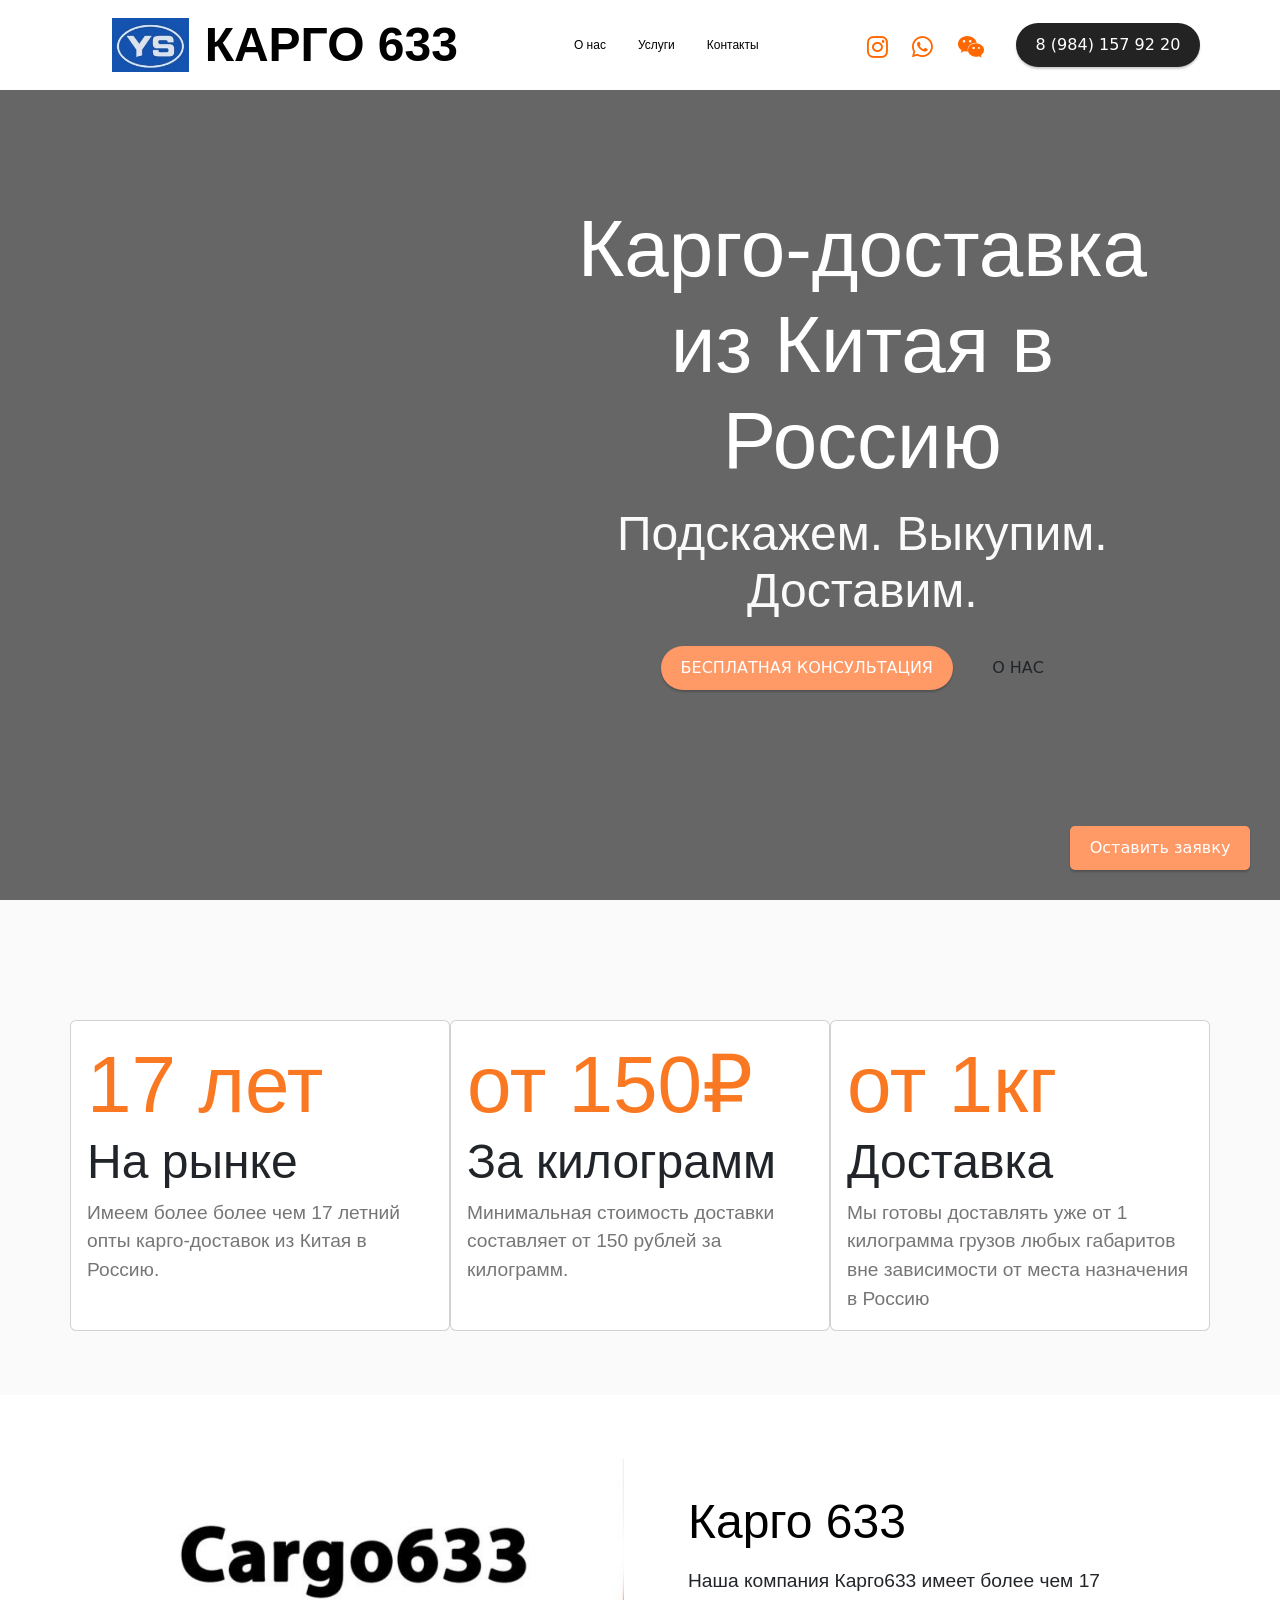
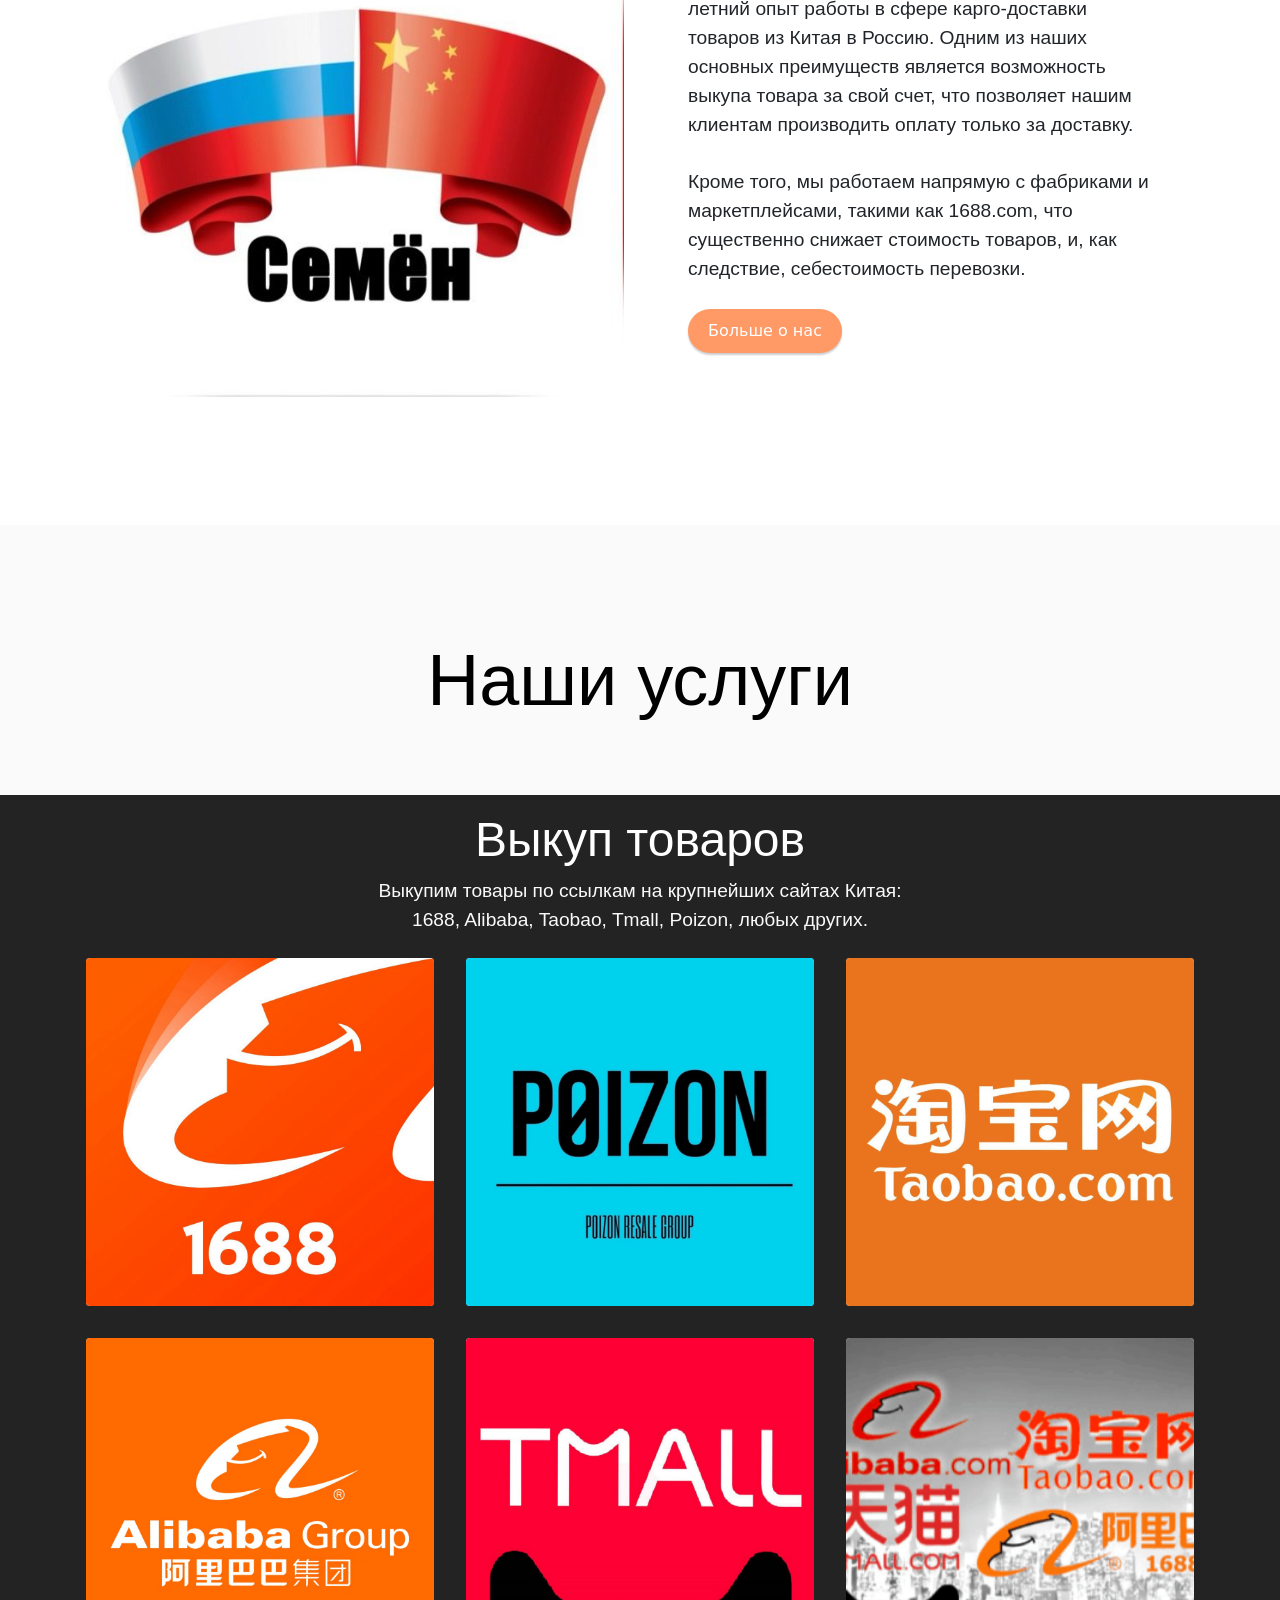
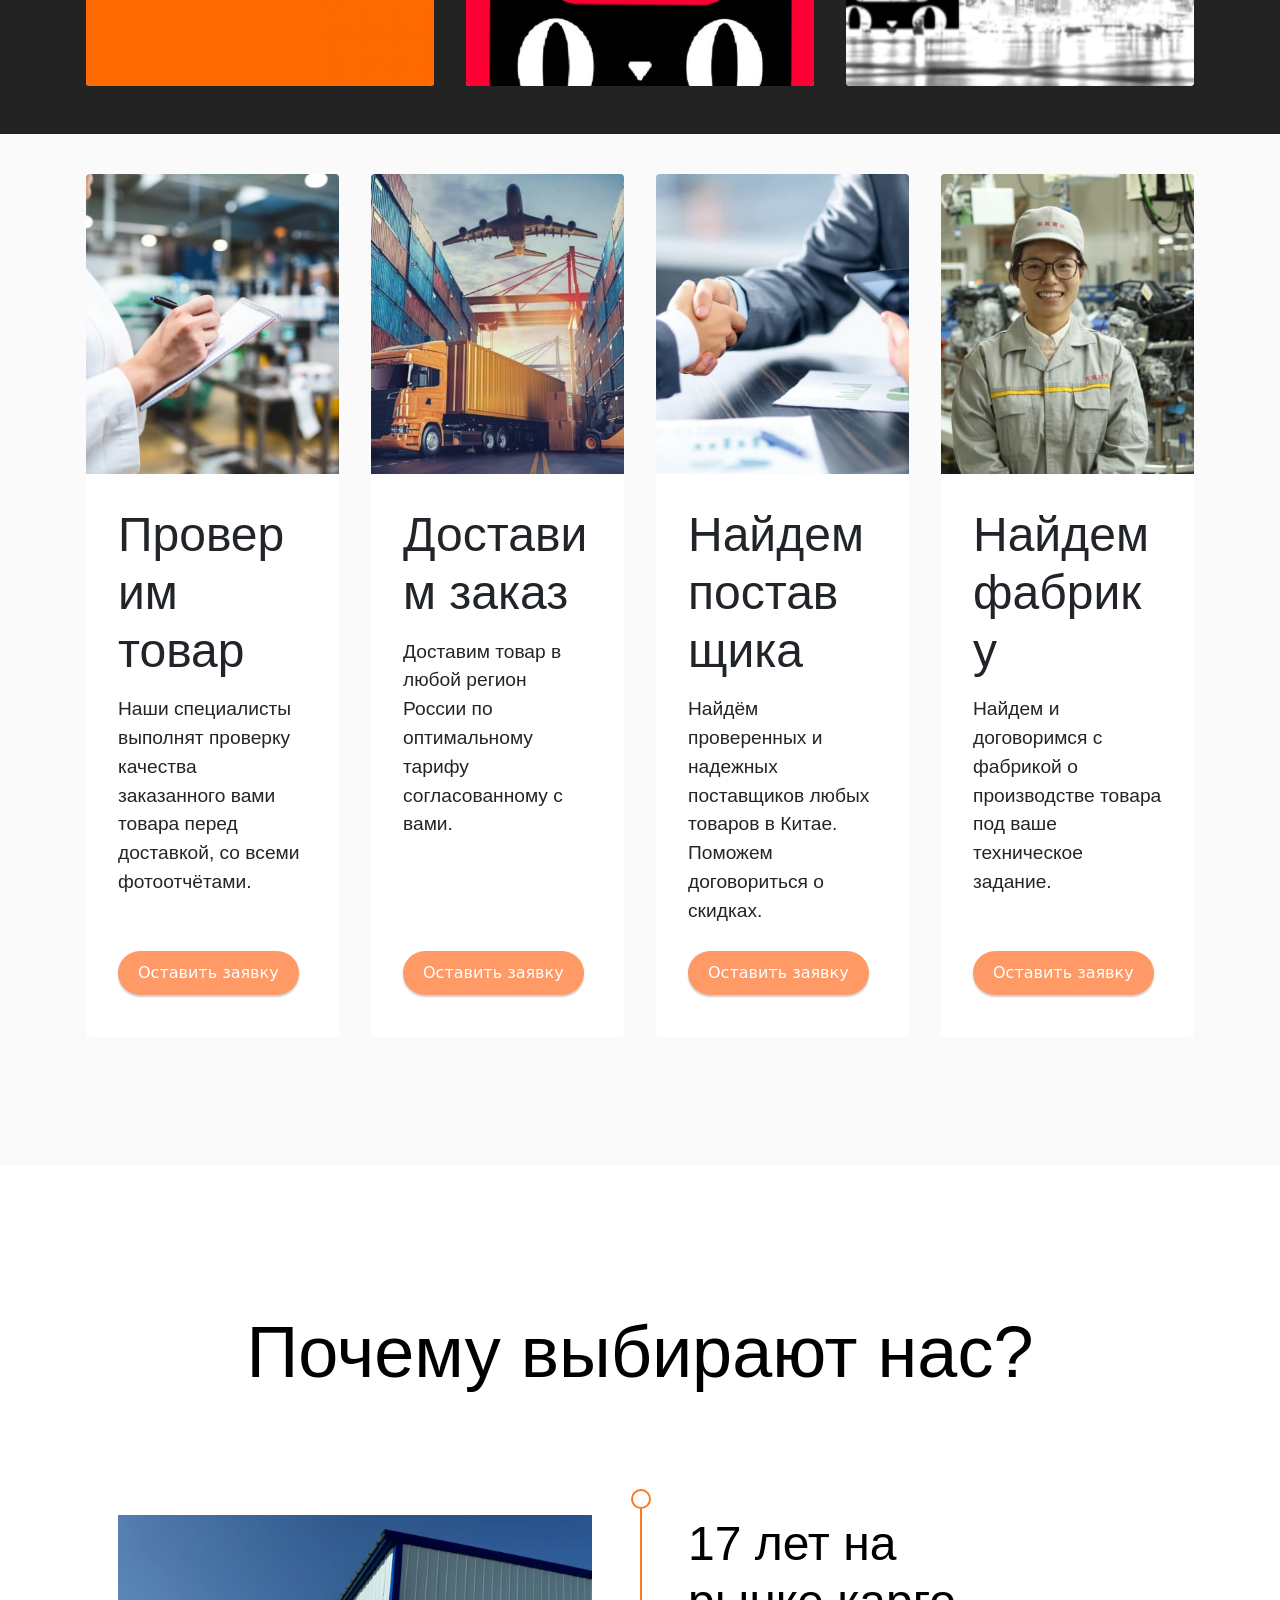
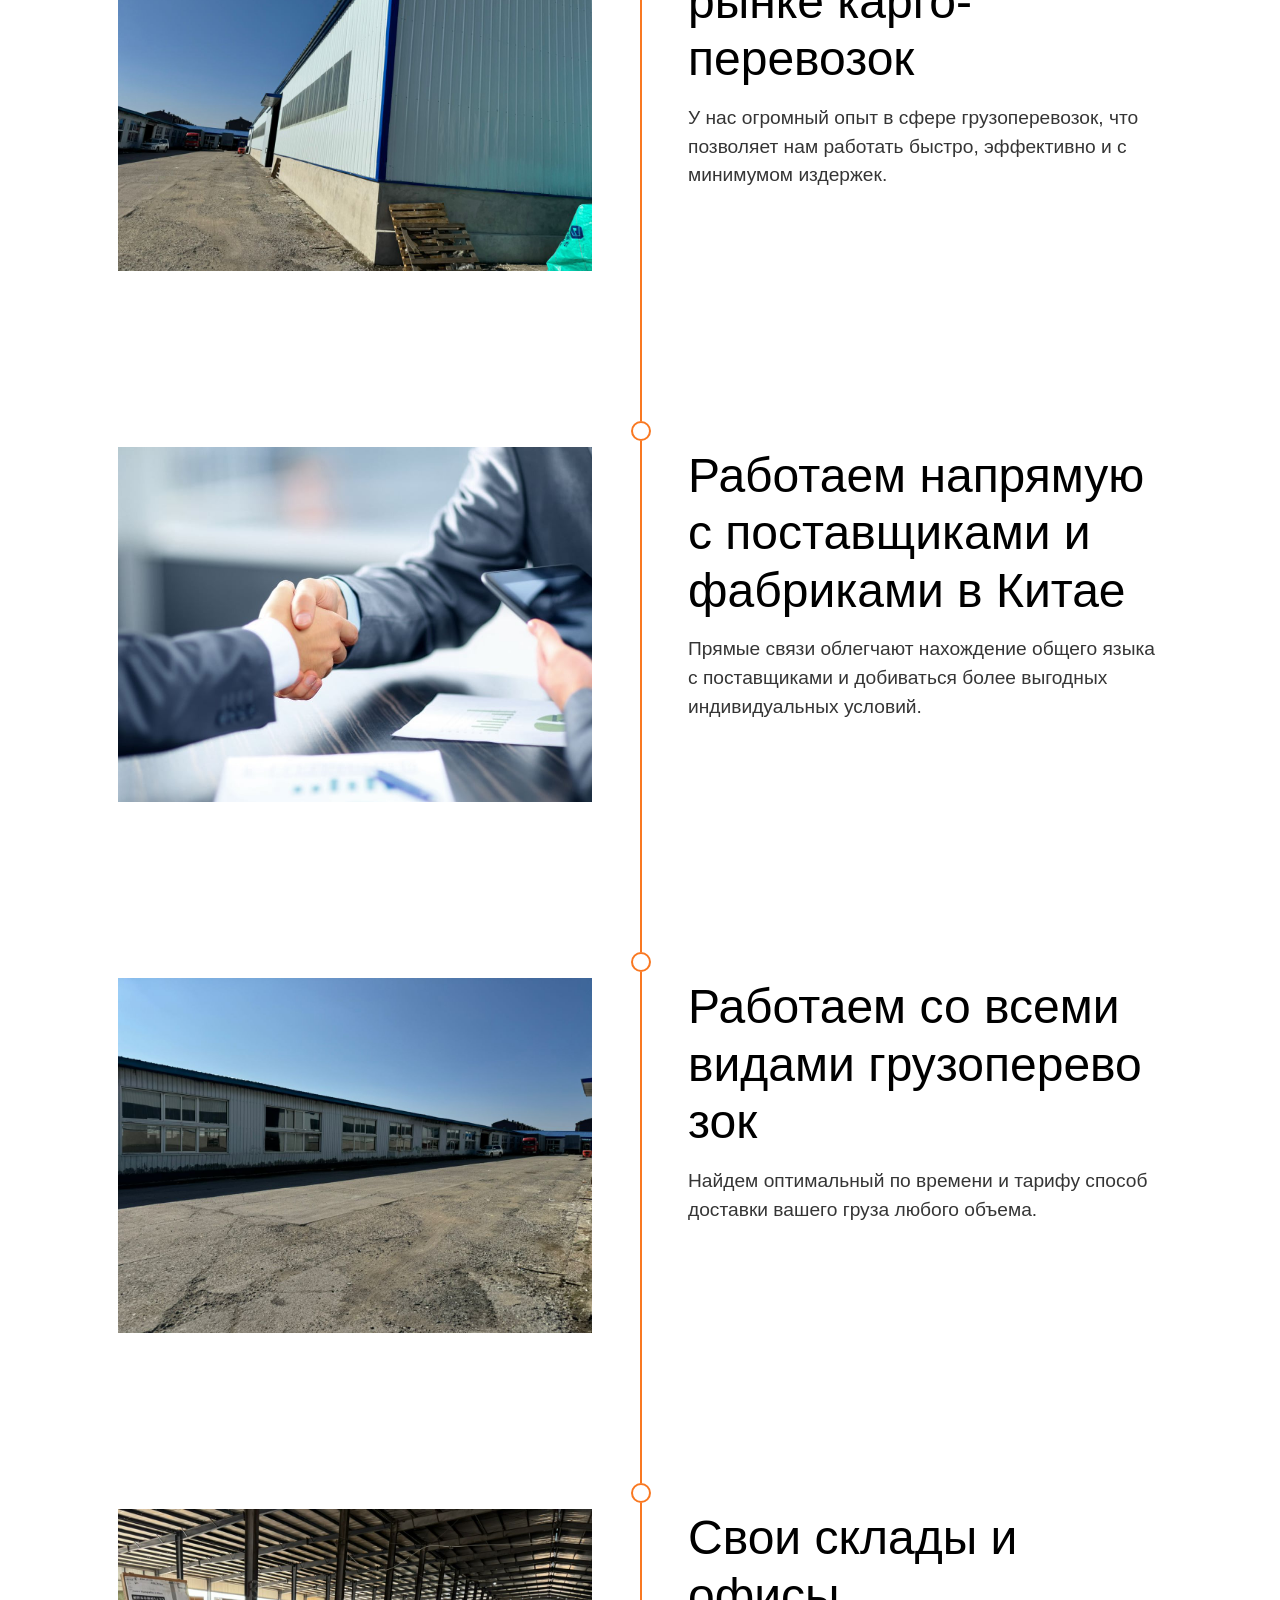
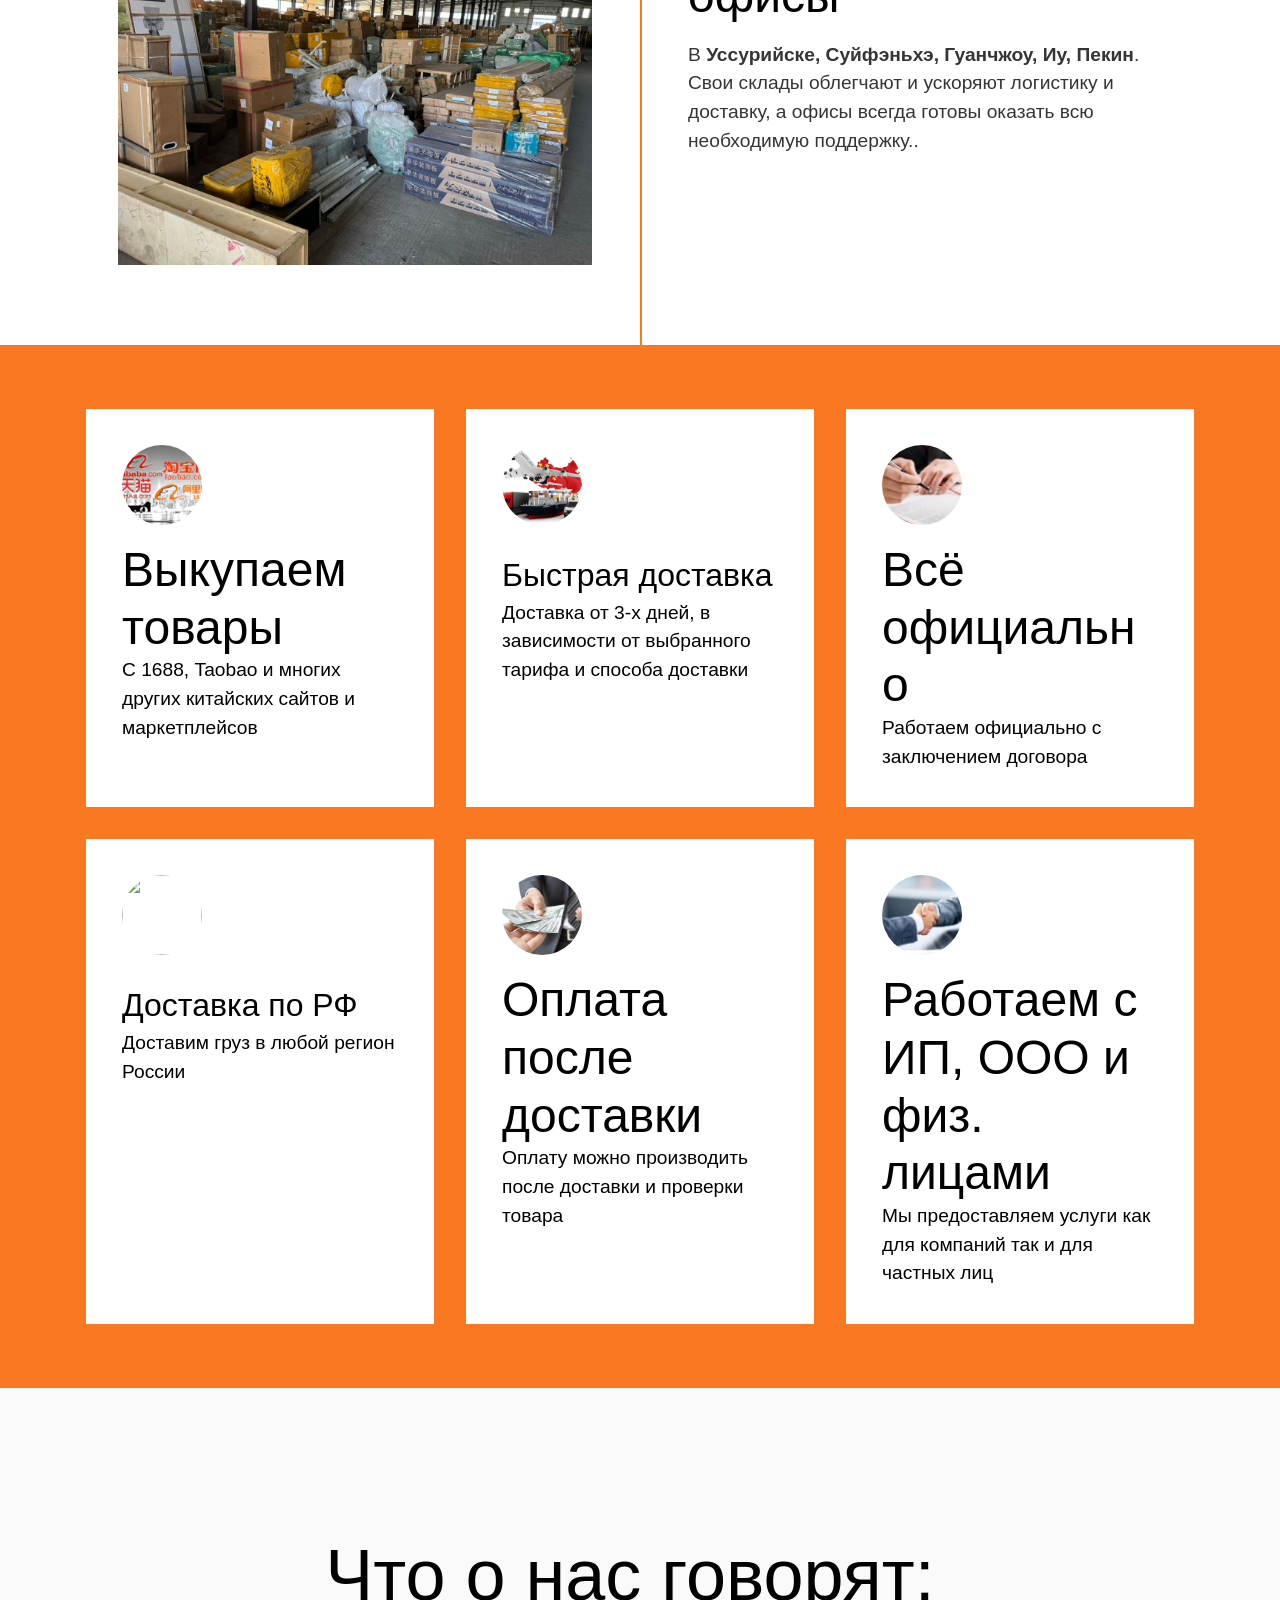
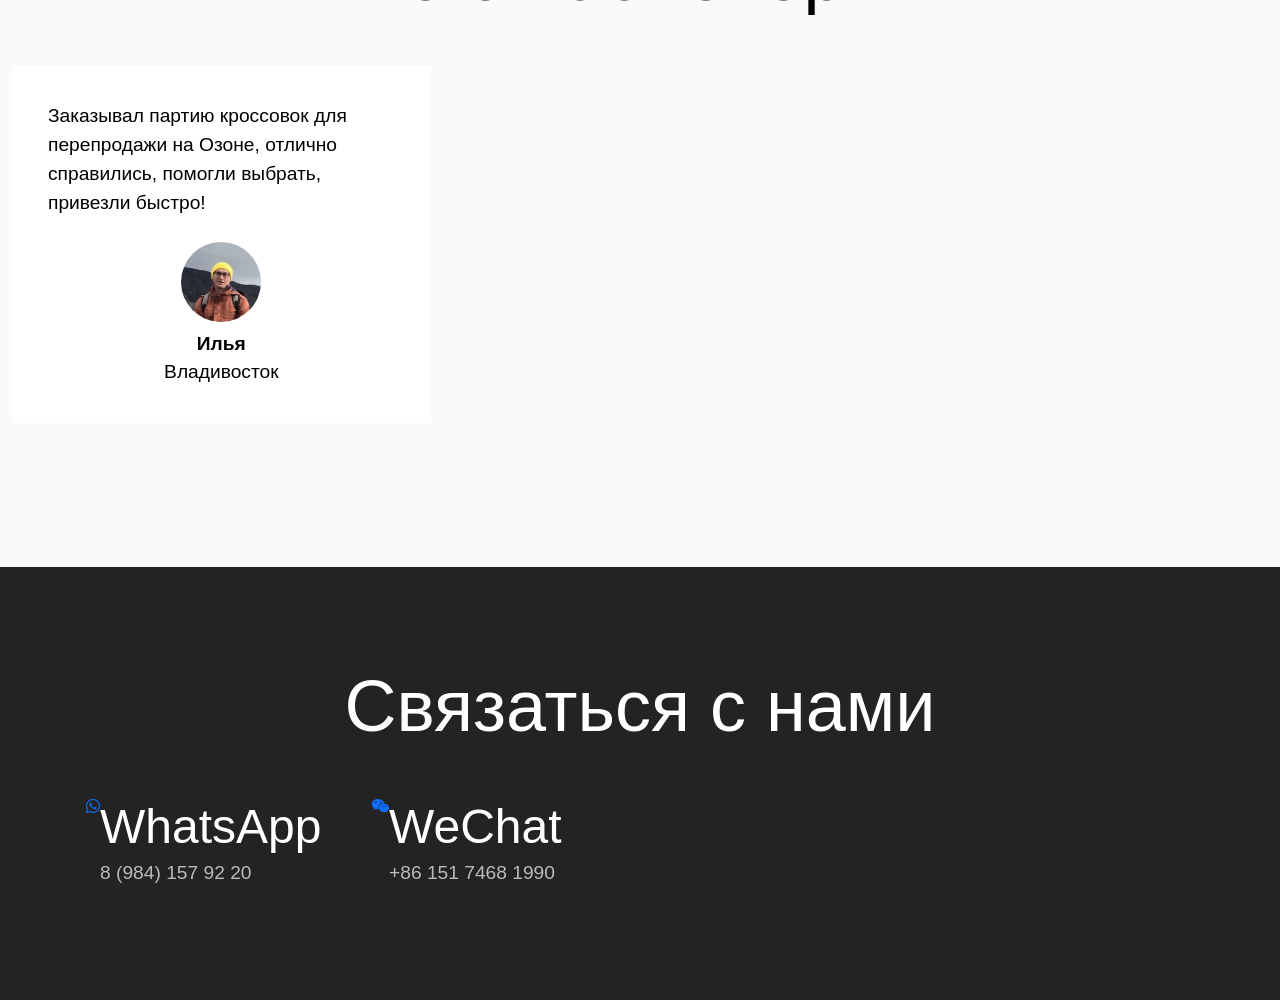
==== index.html @ 591be248 "Update index.html" ====
<!DOCTYPE html>
<html><head><meta http-equiv="Content-Type" content="text/html; charset=UTF-8">
  
  <meta http-equiv="X-UA-Compatible" content="IE=edge">
  <meta name="generator" content="Mobirise v5.9.18, mobirise.com">
  <meta name="twitter:card" content="summary_large_image">
  <meta name="twitter:image:src" content="assets/images/index-meta.png">
  <meta property="og:image" content="assets/images/index-meta.png">
  <meta name="twitter:title" content="Доставка товаров и грузов из Китая! Для юр. и физ. лиц">
  <meta name="viewport" content="width=device-width, initial-scale=1, minimum-scale=1">
  <link rel="shortcut icon" href="./Files/logo.jpg" type="image/x-icon">
  <meta name="description" content="Наша компания Карго633 имеет более чем 17 летний опыт работы в сфере карго-доставки товаров из Китая в Россию. Одним из наших основных преимуществ является возможность выкупа товара за свой счет, что позволяет нашим клиентам производить оплату только за доставку.">

  <link rel="stylesheet" href="https://d1azc1qln24ryf.cloudfront.net/114779/Socicon/style-cf.css?u8vidh">
  
  <link rel="stylesheet" href="https://cdnjs.cloudflare.com/ajax/libs/font-awesome/6.0.0/css/all.min.css">

  <link rel="icon" href="https://cargo633.ru/favicon.ico" type="image/x-icon">
  
  <title>Доставка товаров и грузов из Китая! Для юр. и физ. лиц</title>
  <link rel="stylesheet" href="./Files/bootstrap.min.css">
  <link rel="stylesheet" href="./Files/bootstrap-grid.min.css">
  <link rel="stylesheet" href="./Files/bootstrap-reboot.min.css">
  <link rel="stylesheet" href="./Files/jarallax.css">
  <link rel="stylesheet" href="./Files/style.css">
  <link rel="stylesheet" href="./Files/styles.css">
  <link rel="stylesheet" href="./Files/style(1).css">
  <link rel="stylesheet" href="./Files/css" as="style" onload="this.onload=null;this.rel=&#39;stylesheet&#39;">
  <noscript><link rel="stylesheet" href="https://fonts.googleapis.com/css?family=Jost:100,200,300,400,500,600,700,800,900,100i,200i,300i,400i,500i,600i,700i,800i,900i&display=swap"></noscript>
  <link rel="preload" as="style" href="./Files/mbr-additional.css"><link rel="stylesheet" href="./Files/mbr-additional.css" type="text/css">

  <!-- Подключение Bootstrap CSS -->
  <link href="https://cdn.jsdelivr.net/npm/bootstrap@5.3.0/dist/css/bootstrap.min.css" rel="stylesheet">

  <!-- Подключение Bootstrap JS -->
  <script src="https://cdn.jsdelivr.net/npm/bootstrap@5.3.0/dist/js/bootstrap.bundle.min.js"></script>
  
  
<style type="text/css" id="operaUserStyle"></style><style type="text/css">:root [href^="//mage98rquewz.com/"], :root img[style*="//counter.yadro.ru/"], :root img[src^="/stat/"][width="88"][height="31"], :root img[src*="top.mail.ru/counter?"], :root img[src*="cycounter"][width="88"][height="31"], :root img[src*="://r.i.ua/"], :root img[src*="://c.bigmir.net/"], :root a[href^="http://hitcounter.ru/top/stat.php"], :root a[href^="http://click.hotlog.ru/"], :root a[href*="/rating/"] > img[width="88"][height="31"], :root a#mobtop[title^="Рейтинг мобильных сайтов"], :root [title="uWeb Counter"], :root [title="uCoz Counter"], :root .min-width-normal > #popup_container ~ #fade, :root .min-width-normal > #popup_container, :root body > div[class^="_"][class*=" _"][class$="_stBig"], :root body > div[style="position: fixed; z-index: 999999; width: 400px; height: 308px; right: 5px; bottom: 5px;"], :root .flex-promo-series > .left-col > :not(#players):not(.serial-series-info), :root a[href*="://news.mirtesen.ru/newdata/"], :root .app.blog-post-page #blog-post-item-video-ad, :root #root > .app .sportrecs, :root #root > .app #very-right-column, :root body.has-brand .b-content__main > div[style^="height: 250px; overflow: hidden;"], :root body.has-brand .b-content__main > div[id]:not([class]):empty, :root body.has-brand .b-content__main .b-player a[href*="aHR0c"], :root div[style="width: 252px; height: 450px; position: fixed; right: 0px; top: 0px; overflow: hidden; z-index: 10000;"], :root thetruestory-widget-top, :root object[data^="blob"], :root img[width="728"][height="90"], :root img[width="160"][height="600"], :root iframe[src*="trafic-media.ru"], :root iframe[src*="hd.gg33.top/"], :root iframe[src*="fwdcdn.com/frame/partners/"], :root iframe[src*="ads.exosrv.com"], :root iframe[src*="://vidroll.ru/"], :root iframe[src*="://promo-bc.com/"], :root iframe[src*="://mark-media.com.ua"], :root iframe[src*="://ab.adpro.com.ua/"], :root iframe[src*="/mixadv_"], :root iframe[src*="/carta.ua/ajax/widget."], :root iframe[src*="/3647.tech"], :root iframe[id^="republer"], :root iframe[data-src*="fwdcdn.com/frame/partners/"], :root div[id^="yandex_rtb"], :root div[id^="trafmag_"], :root div[id^="tizerws_"], :root div[id^="rtn4p"], :root div[id^="republer_"], :root div[id^="news_nest_net_ru"], :root div[id^="news_nest_msk_ru"], :root div[id^="news_2xclick_ru_"], :root div[id^="join_informer_"], :root div[id^="itizergroup_"], :root div[id^="infox_"], :root div[id^="gnezdo_ru_"], :root div[id^="cpa_rotator_block"], :root div[id^="beroll_rotator"], :root div[id^="b_tz_"], :root div[id^="admixer_"], :root div[id^="admixer-"], :root div[id^="DIV_DA_"], :root img[onclick*="clustrmaps.com/counter/"], :root div[id*="Teaser_Block"], :root div[data-server-rendered="true"] > div[id^="la-"], :root div[data-adv-type="dfp"], :root iframe[src^="https://a.adtng.com/"], :root div[class^="da-ya-widget"], :root div[class^="da-widget-"], :root div[class^="cnt32_"][id^="cnt_rb_"], :root div[class^="block_fortress"], :root div[class^="bidvol-widget-"], :root div[class^="adfinity_block_"], :root div[class*="td-a-rec-id-"], :root #root > .app .partner-block-wrapper, :root div[class*="spklw"][data-type="ad"], :root a[onclick*="trtkp.ru"], :root a[onclick*="https://dzen.ru/news/?favid="], :root iframe[src*="litres.ru/static/widgets"], :root a[href^="https://www.juicer.io?referrer="], :root a[href^="https://wcm-ru.frontend.weborama.fr/fcgi-bin/dispatch.fcgi?"], :root a[href^="https://relap.io/"][href*="promo_ad_link"], :root a[href^="https://msetup.pro"], :root a[href^="https://bongacams"][href*="com/track?"], :root a[href^="http://trafmaster.com"], :root a[href^="http://traderstart.mirtesen.ru"], :root a[href^="http://tds-2.ru"], :root a[href^="http://glprt.ru/affiliate/"], :root a[href^="http://datxxx.com"], :root a[href^="http://browserload.info/"], :root a[href^="http://amigodistr.ru/"], :root img[data-src="https://catalog.orbita.co.il/orbita.gif"], :root a[href^="/images/obmen/"][href$=".php"][target="_blank"], :root a[href^="/go/ufiler?"], :root a[href^="/go/ubar?"], :root a[href="http://advert.mirtesen.ru/"], :root a[href*="xxxrevpushclcdu.com"], :root a[href*="ultrabit.ws"], :root a[href*="tvks.ru"], :root a[href*="trklp.ru"], :root a[href*="traflabs.xyz"], :root div[id^="CGCandy"], :root a[href*="tptrk.ru"], :root a[href*="top.24smi.info"], :root a[href*="shakespoint.com"], :root a[href*="shakesclick.com"], :root a[href*="shakescash.com"], :root a[href*="sapmedia.ru"], :root a[href*="sandratand.ru"], :root div[data-server-rendered="true"] > div[id^="block-"], :root a[href*="rexchange.begun.ru/rclick?"], :root a[href*="retagapp.com"], :root a[href*="refpazus.top"], :root a[href*="problogrus.ru"], :root a[href*="please-direct.com"], :root a[href*="sviruniversal.com/"], :root a[href*="octoclick.net"], :root a[href*="nhebd.xyz"], :root a[href*="news"][href*="favid"], :root a[href*="media-rotate.com"], :root a[href*="makegreat.website"], :root a[href*="m1cpl.ru"], :root a[href*="linkmyc.com"], :root a[href*="navaxudoru.com"], :root a[href*="lifebloggersz.ru"], :root a[href*="kshop2.biz"], :root #root > .app .adfox-top, :root a[href*="joycasino.com/?partner="], :root a[href*="idealmedia.io"], :root a[href*="//softboxik1.ru/"], :root a[href*="flylinks.pw"], :root [data-la-block-show-id], :root a[href*="films.ws"], :root .section-subheader > .section-hotel-prices-header, :root a[href*="feellights.ru"], :root a[href*="cmsmodnews.com"], :root a[href*="shakesin.com"], :root a[href*="bgrndi.com"], :root a[href*="ads2-adnow.com"], :root a[href*="://ya-cdn.ru/r/"], :root a[href*="://www.meendoru.net/?partner="], :root a[href*="://womens-journal.ru/"], :root a[href*="://vse-sdal.com/promo/"], :root [id^="ad-wrap-"], :root a[href^="https://go.tmrjmp.com"], :root a[href*="://ufiler-pro.ru/"], :root topadblock, :root a[href*="://tracker.partnersmelbet.ru/"], :root a[href*="://topclicks.club/"], :root a[href*="://tlmnt"][href*="/tracker/?partner="], :root a[title="TopTracker.Ru - Рейтинг трекеров."], :root a[href^="https://startgaming.net/tienda/" i], :root a[href*="://clickstats.fun/"], :root a[href*="://techdmn.com/"], :root a[href^="https://tracker.loropartners.com/"], :root [onclick*="traffic-media.co"], :root a[href*="://tatarkoresh.ru"], :root .flex-promo-series > .right-col a[href][target="_blank"], :root [href^="https://noqreport.com/"] > img, :root [class^="fpm_"][class*="_crss"], :root a[href*="://superiortds.ru/"], :root a[href*="://sugisatomi.com/"], :root div[data-dfp-id], :root a[href*="://shusnarmuk.com/"], :root a[href*="://segodnia.club/"], :root [href*="driverpack.io/"], :root a[href*="cpagetti1.com"], :root a[href*="://search-cdn.ru/r/"], :root a[href*="://ruprivate.club/"], :root a[href^="https://kshop"][href*=".com/"], :root a[href*="://ruonline.bar/"], :root a[href^="http://eaplay.ru/"], :root amp-connatix-player, :root a[href*="://riaccaw.com/"], :root [href^="https://join.playboyplus.com/track/"], :root a[href*="://hypmag.ru/search/pereh.php"], :root a[href*="://reidancis.com/"], :root a[href*=".cfm?domain="][href*="&fp="], :root a[href*="://ya-browser.ru/r/"], :root a[href*="://refpamjeql.top/"], :root [data-mobile-ad-id], :root a[href*="://ref.studwork.ru/"], :root a[href*="://r.advg.agency/"], :root a[href^="https://homyanus.com"], :root a[href*="please-direct.me"], :root a[href*="://profiledbase.com/"], :root div[id^="advertur_"], :root a[href*="://lapina.xyz/"], :root a[href*="://lapina.best/"], :root a[href*="/rlink/simptizer/"], :root a[href*="://gopremiumsoft.com/"], :root a[href*="://go.progfile.space/r/"], :root a[href*="://go.bundlebyte.net/r/"], :root a[href*="://go.btraffic.net/"], :root a[href*="://getbrauzer.ru/"], :root a[href*="://newbrowserme.ru/"], :root a[href*="://gertadv.ru/"], :root a[href*="torrentum.ru"], :root a[href*="://Filesmytop.ru/"], :root [href^="https://www.mypillow.com/"] > img, :root a[href*="://fast2click.ru/"], :root a[href*="tvkw.ru"], :root a[href*="://etcodes.com/"], :root a[href*="://et-cod.com/"], :root a[href^="https://go.xxxjmp.com"], :root a[href*="://elgrur.com/"], :root a[href*="://doxod24.online/"], :root a[href*="://downloadcontent2.ru/"], :root a[href*="://dmtech05.com/"], :root a[href*="://clickrpk.com/"], :root a[href*="://bubblevard.com/"], :root a[href*="://bs.serving-sys.ru/"], :root div[id^="adfox_"], :root a[href*="://bestnewsoft.ru/"], :root a[href*="://analyticsq.com"], :root iframe[src*="://rstbtmd.com/"], :root a[href*="://101partners-stat2.com/"], :root a[href*="://vpnbrowser.ru/"], :root .nya-slot[style], :root a[href*="/uni-lnk.com/"], :root a[href*="://getyoursoft.ru/"], :root a[href*="/sb/clk/"], :root a[href*="://extlinka.ru/"], :root a[href*="/rapidtor.ru"], :root a[href*="://premiumredir.ru/"], :root a[href^="https://play1ad.shop/"], :root a[href*="/onvix.tv/promo/"][target=_blank], :root a[href*="/onvix.me/promo/"][target=_blank], :root a[href^="https://streamate.com/landing/click/"], :root a[href*="/newbrowser.club/"], :root a[href^="https://www.adultempire.com/"][href*="?partner_id="], :root a[href*="/myuniversalnk.net/"], :root a[href*="/myuniversalnk.com/"], :root a[href*="/mosday.ru/ad/"], :root a[href*="/loaderu.ru/"], :root a[href^="https://prime.rambler.ru/promo/"], :root a[href^="//s.zlinkd.com/"], :root a[href*="/installpack.net"], :root a[href*="/go.1k3.net/"], :root object[data*="ads.com/clk.swf"], :root a[href*="/eversaree.bid"], :root a[href*="://r.advmusic.com/"], :root a[href*="/clubleads.ru"], :root a[href*="/afftraf.co/"], :root a[href^="https://www8.smartadserver.com/"], :root a[href*="/advjump.com"], :root a[href*="://yadistr.ru/"], :root a[href*="//yojlf.com"], :root a[href*="://installpack.ru"], :root a[href*="//viruniversal.com/"], :root a[href*="//universalut.info/"], :root a[href*="//universalini.info/"], :root a[href*="//ubar.pro"], :root a[href*="//ubar-pro"], :root a[href*="://matchnow.info"], :root a[href*="/u-loads.ru/"], :root [href^="http://www.mypillow.com/"] > img, :root a[href^="//go.eabids.com/"], :root a[href*="//tranqvilius.com/"], :root div[data-adzone], :root a[href*="://tele.gg/"], :root a[href*="//tiruniversal.com/"], :root div[data-id^="div-gpt-ad-"], :root a[href*="//tekaners.com/"], :root [href^="https://optimizedelite.com/"] > img, :root a[href^="https://www.dating-finder.com/signup/?ai_d="], :root a[href*="//tdsrotate.ru/"], :root a[href*="//restofarian.com"], :root a[href^="https://www.friendlyduck.com/AF_"], :root a[href^="https://quotationfirearmrevision.com/"], :root a[href*="//refpabjgth.top/"], :root a[href*="//newbrowser.me/"], :root [href^="https://www.restoro.com/"], :root a[href*="//loderls.ru"], :root a[href^="https://tour.mrskin.com/"], :root #BlWrapper > .b-temp_rbc, :root a[href*="//historategory.com/"], :root a[href*="//go.webredir.net/r/"], :root a[href^="https://fc.lc/ref/"], :root a[href^="http://troopsassistedstupidity.com/"], :root a[href*="//go.leadassets.net/r/"], :root a[href*="//getmybrowser.ru/"], :root a[href*="://ya-distrib.ru/r/"], :root [href^="https://www.hostg.xyz/"] > img, :root a[href*="//clickdome.online/"], :root a[href*="//gerocenius.com/"], :root a[href*="//givemysoft.ru/"], :root a[href*="//febrare.ru/"], :root [id^="ad_slider"], :root a[href*="advertwebgid.ru"], :root a[href*="//ext-load.net"], :root a[href*="//dzen.ru"][href*="favid"], :root a[href^="https://www.adskeeper.com"], :root a[href*="bestforexplmdb.com"], :root a[href*="/universalsrc.com/"], :root a[href*="//bestonewos.com/"], :root a[href*="//avertise.ru/"], :root a[href*="//advtise.ru/"], :root div[id^="traffim-widget"], :root a[href^="https://m.do.co/c/"] > img, :root a[href*="//24smi."][href*="/top/"], :root a[href^="https://s.zlinkd.com/"], :root a[href*=".ufiler.pro/"], :root a[href*="://ufiler-download.ru/"], :root [data-testid^="taboola-"], :root a[href^="https://trk.nfl-online-streams.club/"], :root a[href*=".pokupkins.ru"], :root a[href*="://topsofto.ru/"], :root a[href*=".orgsales.ru"], :root [src^="//am15.net/?"], :root [id^="unit_"] > a[href*="://vrf.ru"], :root #root > .app > .sticky-button, :root a[href^="//ejitsirdosha.net/"], :root [href^="https://download.cdn.yandex.net/yandex-tag/weboffer/"], :root [href*="postlnk.com"], :root [href*="pigiuqproxy.com"], :root a[href^="https://pb-imc.com/"], :root a[href*=".braun634.com/"], :root a[href^="https://t.hrtye.com/"], :root [href*="://morelnk.ru/"], :root [href*="://clickpzk.com/"], :root [href*="://click.1k3web.net/"], :root [href*="://click.1k3web.com/"], :root [href*="/vaigowoa.com"], :root a[href^="https://www.liquidfire.mobi/"], :root a[href*="intovarro.ru"], :root [href*="/uni-tds.com/"], :root [href*="//takenewsofts.ru/"], :root a[href*="go.ad2up.com"], :root a[href^="https://hot-growngames.life/"], :root [data-src^="https://news.te.ua/widget/"], :root [data-membrana-container], :root [data-link*="://ubar-pro"], :root .header-banner > #moneyback[target="_blank"], :root [data-link*="/sb/clk/"], :root a[href*="offhealth.ru"], :root a[href*="://landingtracker.com/"], :root [data-link*="//ufiler-pro2.ru"], :root a[href^="http://handgripvegetationhols.com/"], :root [data-la-show-id], :root [data-la-show-block-id], :root div[id^="zcbclk"], :root [data-la-custom-block], :root a[href*="herrabjec.pro"], :root [data-la-block], :root [data-href^="https://download.cdn.yandex.net/yandex-tag/weboffer/"], :root [class^="fpm_"][class*="_out"], :root a[href^="http://luckiestclick.com/goto."], :root [class^="fpm_"][class*="_cross"], :root a[href^="http://naggingirresponsible.com/"], :root [href*=".drp.su/"], :root div[id^="ad-div-"], :root [class^="flat_"][class*="_modal"], :root div[id^="adpartner-jsunit-"], :root a[href*="/yFiles1.ru"], :root a[href*="wow-partners.com/click.php"], :root [class^="flat_"][class*="_cross"], :root iframe[title="mixAd"], :root a[href^="https://syndication.optimizesrv.com/"], :root DIV[id^="DIV_NNN_"], :root [data-testid="adBanner-wrapper"], :root .fp-player > div[style*="position: absolute"][style*="inset: 0px"][style*="overflow: hidden"][style*="z-index:"][style*="background: transparent"][style*="display: block"], :root .content_rb[id^="content_rb_"], :root a[href*="//loderla.online"], :root .base-page_center > .banerTopOver, :root #adv_unisound ~ #main > #slidercontentContainer, :root a[href^="http://cam4com.go2cloud.org/aff_c?"], :root #adv_unisound ~ #ad_module_cont > [id^="ad_module"], :root a[href*="/get-torrent.ru"], :root #adv_kod_frame ~ #gotimer, :root a[href^="https://ad.zanox.com/ppc/"] > img, :root #MT_overroll ~ div[class][style="left:0px;top:0px;height:480px;width:650px;"], :root a[href*="//appt12mn.com/"], :root a[href*="://offergate-apps-phkr.com/"], :root span[id^="ezoic-pub-ad-placeholder-"], :root ins.adsbygoogle[data-ad-slot], :root a[href^="http://tc.tradetracker.net/"] > img, :root ins.adsbygoogle[data-ad-client], :root a[href^="https://go.xlviirdr.com"], :root img[src^="https://s-img.adskeeper.com/"], :root guj-ad, :root gpt-ad, :root a[href*="//refpaewsbc.top/"], :root img[src*="//i.i.ua/r/"], :root [href="https://www.masstortfinancing.com/"] > img, :root div[id^="zergnet-widget"], :root div[id^="smi_teaser_"], :root div[id^="vuukle-ad-"], :root a[href*="://dafeb.ru/"], :root div[id^="taboola-stream-"], :root [href^="https://go.xlrdr.com"], :root div[id^="sticky_ad_"], :root div[id^="st"][style^="z-index: 999999999;"], :root div[id^="gpt_ad_"], :root div[id^="ezoic-pub-ad-"], :root a[href*="fortedrow.pro"], :root div[id^="dfp-ad-"], :root a[href^="https://lone-pack.com/"], :root div[id^="crt-"][style], :root #root > .app .brand-widget__right-cl, :root div[id^="adspot-"], :root a[href*="trk-1.com"], :root div[id^="adrotate_widgets-"], :root ps-connatix-module, :root div[id^="ad_position_"], :root img[title="bigmir)net TOP 100"], :root div[id*="ScriptRoot"], :root div[id*="MarketGid"], :root a[href^="https://s.optzsrv.com/"], :root div[data-id-advertdfpconf], :root hl-adsense, :root div[data-contentexchange-widget], :root a[href^="https://promerycergerful.com/"], :root div[data-alias="300x250 Ad 2"], :root div[data-adunit], :root div[data-adunit-path], :root div[data-adname], :root a[href*="//partners.house/"], :root [id^="unit_"] > a[href*="://mirtesen.ru"], :root div[data-ad-targeting], :root [data-wpas-zoneid], :root div[data-ad-placeholder], :root div[aria-label="Ads"], :root a[href^="https://service.bv-aff-trx.com/"], :root display-ads, :root display-ad-component, :root a[href^="http://putanapartners.com/go."], :root atf-ad-slot, :root [id^="relap-custom-iframe-rec"], :root aside[id^="adrotate_widgets-"], :root a[href*="ftpglst.com"], :root [data-name="adaptiveConstructorAd"], :root [href^="https://wct.link/click?"], :root a[href^="//stighoazon.com/"], :root ark-top-ad, :root a[href*="kma1.biz"], :root noindex > .search_result[class*="search_result_"], :root a[href^="https://go.xlvirdr.com"], :root amp-fx-flying-carpet, :root #PopWin[onmousemove], :root a[href*="//1xbetlk.site/"], :root amp-embed[type="taboola"], :root a[class*="button"][href^="//"][href*="yandex"][onclick*="dnl"][onclick*="knopka"], :root a[href*="//myblogshop.top/r/"], :root a[href*="://gridsiali.com/"], :root a[href*=".twkv.ru"], :root a[href*="//dagamah.com/"], :root [href^="https://antiagingbed.com/discount/"] > img, :root amp-ad-custom, :root [data-url*="://installpack.net"], :root amp-ad, :root [href^="https://glersakr.com/"], :root a[href*="://tdsrotations.ru/"], :root div[id^="google_dfp_"], :root ad-slot, :root ad-shield-ads, :root a[href*="//universalie.info/"], :root [href*="://drp.su/"], :root a[style="width:100%;height:100%;z-index:10000000000000000;position:absolute;top:0;left:0;"], :root div[id^="div-ads-"], :root a[href*="://downloadbrowsernew.com/"], :root a[onmousedown^="this.href='https://paid.outbrain.com/network/redir?"][target="_blank"] + .ob_source, :root iframe[src*="tureckiy-serial.ru/"][src$=".php"], :root a[href^="https://syndication.dynsrvtbg.com/"], :root a[href^="https://xbet-4.com/"], :root div[id^="ad-position-"], :root a[href^="https://disobediencecalculatormaiden.com/"], :root a[href^="https://www.toprevenuegate.com/"], :root a[href*="news-sphere.com"], :root [name^="google_ads_iframe"], :root a[href*="goext.info"], :root a[href^="https://ab.advertiserurl.com/aff/"], :root a[href*="://sdertjnbv.xyz/"], :root a[href^="https://www.purevpn.com/"][href*="&utm_source=aff-"], :root a[href^="https://t.ajump1.com/"], :root a[href^="https://www.privateinternetaccess.com/"] > img, :root iframe[src*="laim.tv/rotator/"], :root a[href*="/advertisesimple.info"], :root a[href*="/ber-ter.com"], :root a[href^="https://www.onlineusershielder.com/"], :root a[href^="https://syndication.exoclick.com/"], :root a[href^="https://financeads.net/tc.php?"], :root a[href^="https://www.mrskin.com/tour"], :root a[href^="https://www.infowarsstore.com/"] > img, :root a[href^="https://www.highperformancecpmgate.com/"], :root a[href*="ex.24smi.info"], :root a[href^="https://www.highcpmrevenuenetwork.com/"], :root a[href*="://filetaker.ru/"], :root a[href^="https://lnkxt.bannerator.com/"], :root a[href^="https://www.geekbuying.com/dynamic-ads/"], :root a[href^="http://www.friendlyduck.com/AF_"], :root a[href^="https://www.financeads.net/tc.php?"], :root [href^="https://www.herbanomic.com/"] > img, :root div[id^="bidvol-widget-"], :root a[href*="://kinobud.site/"], :root a[href^="https://maymooth-stopic.com/"], :root a[href^="https://www.dql2clk.com/"], :root a[href*="browser-ru.site"], :root a[href^="https://123-stream.org/"], :root a[href^="https://www.nutaku.net/signup/landing/"], :root .mywidget__col > .mywidget__link_advert, :root a[href^="https://explore-site.com/"], :root a[href^="https://www.brazzersnetwork.com/landing/"], :root a[href*="://clickstats.online/"], :root [href^="https://www.targetingpartner.com/"], :root a[href^="https://www.adxsrve.com/"], :root [href^="https://track.fiverr.com/visit/"] > img, :root [data-template-type="nativead"], :root a[href^="https://www.endorico.com/Smartlink/"], :root a[href^="https://voluum.prom-xcams.com/"], :root a[href^="https://twinrdsrv.com/"], :root [href*="://simpalsid.com/ad/click?id"], :root [href^="https://turtlebids.irauctions.com/"] img, :root a[href^="https://tracking.avapartner.com/"], :root a[href^="http://reals-story.ru/"], :root a[href^="https://track.wg-aff.com"], :root a[href^="https://track.ultravpn.com/"], :root a[href^="https://track.afcpatrk.com/"], :root a[href*="goodtrack.ru"], :root a[href^="https://torguard.net/aff.php"] > img, :root a[href*="//universalies.info/"], :root a[href*="://clickbytes.ru/"], :root [data-identity="adhesive-ad"], :root a[href^="https://tc.tradetracker.net/"] > img, :root a[href^="https://tatrck.com/"], :root a[href^="https://click.candyoffers.com/"], :root [href^="https://zstacklife.com/"] img, :root a[href^="https://t.aslnk.link/"], :root a[href^="https://t.adating.link/"], :root AD-SLOT, :root [data-block-type="ad"], :root a[href^="https://t.acam.link/"], :root a[href*="/rapidtor.site"], :root a[href*="//daichoho.com/"], :root a[href^="https://go.trackitalltheway.com/"], :root div[data-alias="300x250 Ad 1"], :root a[href^="https://syndicate.contentsserved.com/"], :root a[href^="https://a.bestcontentoperation.top/"], :root a[href^="https://svb-analytics.trackerrr.com/"], :root app-advertisement, :root a[href^="https://ad.doubleclick.net/"], :root div[class*="relap"][class*="-rec-item"], :root a[href^="https://static.fleshlight.com/images/banners/"], :root a[href^="https://slkmis.com/"], :root a[href^="https://go.xlivrdr.com"], :root bottomadblock, :root a[href*="trtkp.ru"], :root a[href*="//fofuvipibo.com/"], :root a[href^="https://s.zlink3.com/"], :root div[id^="criteo-"][style], :root a[href*="://edugrampromo.com/"], :root a[href*="://cozibaneco.com/"], :root a[href^="https://www.mrskin.com/account/"], :root [class^="div-gpt-ad"], :root a[href^="https://s.ma3ion.com/"], :root .base-page_center > .banerBottom, :root #kt_player > div[style$="display: block;"][style*="inset: 0px;"], :root a[href^="https://pubads.g.doubleclick.net/"], :root a[href^="https://ak.oalsauwy.net/"], :root a[href^="https://softwa.cfd/"], :root div[id^="ads_games_"], :root a[href^="https://prf.hn/click/"][href*="/camref:"] > img, :root a[href^="https://www.dating-finder.com/?ai_d="], :root a[href^="https://serve.awmdelivery.com/"], :root a[href^="https://prf.hn/click/"][href*="/adref:"] > img, :root a[href*="://folltiz.site/"], :root body > div[style="position: fixed; z-index: 999999; width: 400px; height: 308px; left: 5px; bottom: 5px;"], :root app-ad, :root div[id^="Crt-"][style], :root [href^="https://ap.octopuspop.com/click/"] > img, :root a[href*="//utimg.ru/"], :root a[href^="https://postback1win.com/"], :root div[id^="M"][id*="Composite"], :root a[href^="https://mmwebhandler.aff-online.com/"], :root a[href^="https://combodef.com/"], :root a[href^="https://www.bet365.com/"][href*="affiliate="], :root iframe[id^="marketgid_"], :root a[onclick*="n284adserv.com"], :root a[href^="https://pb-track.com/"], :root a[href^="https://go.hpyrdr.com/"], :root a[href^="https://pb-front.com/"], :root a[href^="https://paid.outbrain.com/network/redir?"], :root a[href^="https://adultfriendfinder.com/go/"], :root div[class^="Adstyled__AdWrapper-"], :root a[href^="https://osfultrbriolenai.info/"], :root a[href^="https://upsups.click/"], :root a[href*="homework.ru/?partnerId="], :root a[href^="https://s.deltraff.com/"], :root a[href^="https://ndt5.net/"], :root a[href^="http://eighteenderived.com/"], :root a[href^="https://natour.naughtyamerica.com/track/"], :root a[href*="//adoffer.pro/"], :root a[href^="https://mediaserver.entainpartners.com/renderBanner.do?"], :root span[data-ez-ph-id], :root a[href*="gpclick.ru"], :root a[href^="https://a.bestcontentweb.top/"], :root [data-type="ad-vertical"], :root a[href^="https://lobimax.com/"], :root a[href^="https://go.xxxijmp.com"], :root a[href^="https://lead1.pl/"], :root a[href*="katuhus.com"], :root a[data-href*="recreativ.ru"], :root a[href^="https://landing.brazzersnetwork.com/"], :root a[href^="https://join.virtuallust3d.com/"], :root a[href^="https://kiksajex.com/"], :root a[href^="https://juicyads.in/"], :root a[href^="https://snowdayonline.xyz/"], :root a[href*="://parandaya.com"], :root a[href*="cosmolot.me/"][href*="banner"], :root [data-ad-name], :root a[href^="https://mediaserver.gvcaffiliates.com/renderBanner.do?"], :root [href*="://click.1k3pub.com/"], :root a[href^="https://join.dreamsexworld.com/"], :root .player-wrap > #kt_player ~ .spot-box, :root a[href*="amgfile.ru"], :root a[href*="amigo-biz.ru/ads/click"], :root a[href^="https://jaxofuna.com/"], :root a[href^="https://italarizege.xyz/"], :root a[href^="https://iqbroker.com/"][href*="?aff="], :root a[href*="//adretarget.net/"], :root a[href^="https://helmethomicidal.com/"], :root a[href^="https://golinks.work/"], :root a[href^="https://go.xxxvjmp.com/"], :root a[href*="re-directme.com"], :root [class^="tile-picker__CitrusBannerContainer-sc-"], :root div[style*="am15.net/img/player_skins"], :root a[href^="https://go.xxxiijmp.com"], :root a[href*="://softclicks.ru/"], :root a[href^="https://go.xtbaffiliates.com/"], :root [data-role="tile-ads-module"], :root [data-css-class="dfp-inarticle"], :root a[href^="https://go.xlviiirdr.com"], :root a[href*="://viewFilesup.ru/"], :root [alt="Rambler's Top100"], :root a[href^="https://ismlks.com/"], :root a[href^="https://go.xlirdr.com"], :root a[href^="https://l.hyenadata.com/"], :root [id^="newPortal_informer_"], :root a[href*="awesomeredirector"], :root a[href^="https://zirdough.net/"], :root a[href^="https://go.markets.com/visit/?bta="], :root a[href^="https://billing.purevpn.com/aff.php"] > img, :root a[href^="https://go.nordvpn.net/aff"] > img, :root a[href*="//offergate.pro/"], :root a[href^="https://lijavaxa.com/"], :root a[href^="https://go.goaserv.com/"], :root a[href^="https://go.etoro.com/"] > img, :root a[href^="https://go.dmzjmp.com"], :root a[href^="https://www.bang.com/?aff="], :root a[href*="://takenewsoft.ru/"], :root a[href*="//spishi.vip/"], :root [href*="://edgrmtracking.com/"], :root [data-link*="://topclicks.club/"], :root #mgb-container > #mgb, :root a[href^="https://go.admjmp.com"], :root a[href^="https://ak.stikroltiltoowi.net/"], :root a[href^="https://get.surfshark.net/aff_c?"][href*="&aff_id="] > img, :root a[href*="/onvix.co/promo/"][target=_blank], :root a[href*="//12traffic.ru/"], :root a[data-redirect^="https://paid.outbrain.com/network/redir?"], :root [href^="https://clicks.affstrack.com/"] > img, :root a[href^="https://a.candyai.love/"], :root a[href^="https://ak.hauchiwu.com/"], :root a[href*="tdstrk.ru"], :root a[href^="https://engine.phn.doublepimp.com/"], :root a[href^="https://engine.blueistheneworanges.com/"], :root a[href^="https://a.adtng.com/"], :root a[href^="https://drumskilxoa.click/"], :root a[href^="https://dl-protect.net/"], :root a[href^="https://rixofa.com/"], :root #ads[style^="position: absolute; z-index: 30; width: 100%; height"], :root a[href*=".foxqck.com/"], :root a[href^="https://ctosrd.com/"], :root [onclick*="content.ad/"], :root a[href^="https://clixtrac.com/"], :root a[href^="https://clicks.pipaffiliates.com/"], :root a[href^="https://6-partner.com/"], :root a[href^="https://www.sheetmusicplus.com/"][href*="?aff_id="], :root a[href^="https://getmatchedlocally.com/"], :root [src*="://dynspt.com/"], :root a[href^="https://clickins.slixa.com/"], :root a[onclick*="/link-fes.ru"], :root a[href^="https://www.googleadservices.com/pagead/aclk?"] > img, :root a[href^="https://datewhisper.life/"], :root a[href^="https://get-link.xyz/"], :root a[href^="https://click.linksynergy.com/fs-bin/"] > img, :root body > div[id^="dV"][style^="width"][style*="height"][style*="position"][style*="fixed"][style*="overflow"][style*="z-index"][style*="background"], :root [data-link*="//sub"][data-link*="bubblesmedia."], :root a[href^="https://click.hoolig.app/"], :root a[href^="https://track.totalav.com/"], :root a[href^="https://ctrdwm.com/"], :root img[src^="https://images.purevpnaffiliates.com"], :root a[href^="https://gml-grp.com/"], :root a[href^="https://porntubemate.com/"], :root body > iframe[style^="position"][style*="fixed"][id^="iFb"][src^="/?"], :root .ob_container .item-container-obpd, :root a[href^="https://clickadilla.com/"], :root div[class^="yandex_rtb"], :root a[href*="://searchlnk.ru/r/"], :root a[href^="https://click.dtiserv2.com/"], :root a[href*="://yasearchcdn.ru/r/"], :root a[href*="/vkout.ru"], :root a[href^="http://www.iyalc.com/"], :root a[href^="https://claring-loccelkin.com/"], :root a[href^="https://bongacams2.com/track?"], :root a[href^="https://t.ajrkm1.com/"], :root [href="https://masstortfinancing.com"] img, :root a[href*="//loderna.ru"], :root a[href^="https://bongacams10.com/track?"], :root a[href^="https://bngpt.com/"], :root a[href^="https://black77854.com/"], :root [data-dynamic-ads], :root a[href^="https://banners.livepartners.com/"], :root a[href^="https://myclick-2.com/"], :root a[href^="https://sexynearme.com/"], :root a[href*="mixadvert.com"], :root a[href*="/ogclick.com/api/redirect"], :root a[href^="https://baipahanoop.net/"], :root a[href^="http://roadcontagion.com/"], :root [onclick*=".twkv.ru"], :root a[href^="http://revolvemockerycopper.com/"], :root a[href^="https://awptjmp.com/"], :root a[href*="/universalsrc.net/"], :root [href="https://ourgoldguy.com/contact/"] img, :root a[href^="https://join.sexworld3d.com/track/"], :root a[href^="https://aweptjmp.com/"], :root .app.blog-post-page .secondary-header-ad-block, :root a[href^="https://ausoafab.net/"], :root iframe[src*="://partner-widget.vse-sdal.com/"], :root [href^="https://mylead.global/stl/"] > img, :root a[href^="https://ak.psaltauw.net/"], :root a[href^="https://adclick.g.doubleclick.net/"], :root a[href*="litewebbusiness.com"], :root [href*="://shopblogger.top/"], :root a[href*="://manysoftlink.ru/"], :root a[href^="https://bc.game/"], :root body > div[style="background-color: #FFF;height: 100px;position: fixed;bottom: 0px;width: 100%;max-width: 1200px;left: 50%;transform: translateX(-50%);z-index:2147483647"], :root a[href^="https://ads.planetwin365affiliate.com/"], :root a[href*="://go.click2bit.net/"], :root iframe[scrolling="no"][sandbox*="allow-popups allow-modals"][style^="width: 100%; height: 100%; border: none;"], :root a[href^="https://ads.leovegas.com/"], :root a[href^="https://auesk.cfd/"], :root a[href^="https://a2.adform.net/"], :root a[href*="/fastvk.com"], :root a[href^="https://playnano.online/offerwalls/?ref="], :root [onclick*="//msetup.pro/"], :root .banner-img > .pbl, :root a[onclick*="offergate-amigo"], :root a[href*="://tracker.rioaffi.com/"], :root div[id^="smi2adblock_"], :root [data-m-ad-id], :root a[href^="https://a-ads.com/"], :root a[href*="muz-loader.site"], :root a[href*="clickscloud.net"], :root div[id^="rc-widget-"], :root a[href^="http://eslp34af.click/"], :root a[href^="https://turnstileunavailablesite.com/"], :root a[href*="://click2soft.ru/"], :root a[href*="//do-rod.com/"], :root a[href^="https://kshop"][href*=".pro/"], :root a[href^="https://chaturbate.com/in/?"], :root a[href^="https://prf.hn/click/"][href*="/creativeref:"] > img, :root a[href*="&maxads="], :root div[id^="optidigital-adslot"], :root a[href^="http://www.adultempire.com/unlimited/promo?"][href*="&partner_id="], :root a[href^="https://1betandgonow.com/"], :root a[href*="netcrys.com"], :root [class^="flat_"][class*="_crss"], :root a[href^="https://eergortu.net/"], :root a[href*="/sarimsolus.com/"], :root a[href^="https://allhost.shop/aff.php?"], :root a[href^="http://vnte9urn.click/"], :root iframe[src*="://partner-widget.vsesdal.com/"], :root a[href^="https://getvideoz.click/"], :root [data-desktop-ad-id], :root a[href*="/kshop3.biz"], :root a[href^="http://trk.globwo.online/"], :root a[href^="https://random-affiliate.atimaze.com/"], :root [href^="https://affiliate.fastcomet.com/"] > img, :root a[href*="//universalice.info/"], :root a-ad, :root a[class*="button"][href^="/go/"][href*="visitid"][onclick*="dnl"], :root a[href^="https://offhandpump.com/"], :root a[href^="http://adultfriendfinder.com/go/"], :root a[href^="http://stickingrepute.com/"], :root #slashboxes > .deals-rail, :root a[href*="adpool.bet/"], :root a[href^="http://premonitioninventdisagree.com/"], :root a[href^="https://track.adform.net/"], :root a[href^="https://in.rabbtrk.com/"], :root a[href*="://yourlnk.ru/r/"], :root [id^="n4p_"], :root a[href^="http://www.h4trck.com/"], :root a[href^="https://81ac.xyz/"], :root a[href^="http://guestblackmail.com/"], :root [data-adblockkey], :root a[href*="filebase.me"], :root a[href^="https://ads.betfair.com/redirect.aspx?"], :root [href^="https://www.mypatriotsupply.com/"] > img, :root a[href^="https://trk.softonixs.xyz/"], :root a[href^="http://dragnag.com/"], :root a[href*="gocdn.ru"], :root a[href*="/jump/next.php?r="], :root a[href^="http://dragfault.com/"], :root [data-advadstrackid], :root a[href^="http://muzzlematrix.com/"], :root a[href*="https://relap.io/r?"], :root a[href^="http://avthelkp.net/"], :root a[href^="https://a.medfoodhome.com/"], :root .ob_dual_right > .ob_ads_header ~ .odb_div, :root a[href^="https://engine.flixtrial.com/"], :root a[href*="//reruniversal.com/"], :root a[href*="tvroff.net"], :root [data-taboola-options], :root a[href*="thor-media.ru/click/"], :root a[href^="http://annulmentequitycereals.com/"], :root a[href^="//startgaming.net/tienda/" i], :root a[href^="https://www.get-express-vpn.com/offer/"], :root a[href*="://loderkkis.ru"], :root a[href^="https://s.cant3am.com/"], :root a[href*="turbotraf.com"], :root a[href^="//s.st1net.com/splash.php"], :root iframe[src*="utraff.com"], :root a[href^="https://join.virtualtaboo.com/track/"], :root a[href*="cpl1.ru"], :root [id^="ad_sky"], :root a[href^="http://coefficienttolerategravel.com/"], :root a[href*="://clickfrm.com/"], :root a[href^="https://a.medfoodsafety.com/"], :root [onclick*="//sub"][onclick*="bubblesmedia."], :root a[href^=" https://www.friendlyduck.com/AF_"], :root [href^="https://ilovemyfreedoms.com/landing-"], :root .\[\&_\.gdprAdTransparencyCogWheelButton\]\:\!pjra-z-\[5\], :root a[href*="://clickstats.pw/"], :root [href^="http://clicks.totemcash.com/"], :root a[href*="://gonewFiles.ru/"], :root a[href*="twtn.ru/"], :root [data-d-ad-id], :root a[href*=".engine.adglare.net/"], :root a[href*="://telamon"][href*="/tracker/?partner="], :root a[href^="https://t.ajrkm3.com/"], :root a[href*="//portakamus.com/"], :root [href^="https://aads.com/campaigns/"], :root [href^="https://www.profitablegatecpm.com/"], :root a[href*="land-gooods.ru"], :root div[id^="lazyad-"], :root a[href*="://betahit.click/"], :root a[href^="http://com-1.pro/"], :root a[href*="slovosil.com"], :root [class^="adDisplay-module"], :root a[href*="ads-provider.com"], :root a[href^="https://loboclick.com/"], :root a[data-url^="https://vulpix.bet/?ref="], :root a[data-oburl^="https://paid.outbrain.com/network/redir?"], :root [onclick^="location.href='https://1337x.vpnonly.site/"], :root [id^="section-ad-banner"], :root .base-page_center > .banerTop, :root a[href^="https://fastestvpn.com/lifetime-special-deal?a_aid="], :root a[href^="https://www.goldenfrog.com/vyprvpn?offer_id="][href*="&aff_id="], :root a[href*="//jjgirls.com/sex/Chaturbate"], :root a[href*="://z.cdn.traffic"][href*="/load"], :root [href^="https://zone.gotrackier.com/"], :root a[href*="//top.mail.ru/jump?"], :root a[href^="http://sarcasmadvisor.com/"], :root a[href*=".adsbid.ru"], :root a[href*="kodielinktrust.ru"], :root a[href*="//universalin.info/"], :root a[href*="trafgid.xyz"], :root a[href*="://getyousoft.ru/"], :root [onclick*="/sb/clk/"], :root [href^="https://www.brighteonstore.com/products/"] img, :root a[href*="beauty-list.ru"], :root iframe[src*="://goodgame.ru/html/embed-player/dist/index.html?partner="], :root citrus-ad-wrapper, :root img[src*="//counter.yadro.ru/"], :root [href^="https://awbbjmp.com/"], :root a[onmousedown^="this.href='https://paid.outbrain.com/network/redir?"][target="_blank"], :root a[href^="https://go.grinsbest.com/"], :root [href^="//x4pollyxxpush.com/"], :root .base-page_left-side > #left_ban, :root a[href^="https://vo2.qrlsx.com/"], :root [href^="https://www.avantlink.com/click.php"] img, :root a[href*="lifenews24x7.ru"], :root .base-page_container > .banerRight, :root app-large-ad, :root [onclick*="trklp.ru"], :root [href^="https://rapidgator.net/article/premium/ref/"], :root [class^="flat_"][class*="_out"], :root a[href^="http://apytrc.com/click/"], :root [href^="https://join.girlsoutwest.com/"], :root a[href^="https://activate-game.com/"], :root .scroll-fixable.rail-right > .deals-rail, :root a[href^="https://track.aftrk3.com/"], :root [href^="https://join3.bannedsextapes.com"], :root a[href^="https://bodelen.com/"], :root a[href*="//ufiler-pro2.ru"], :root a[href*=".g2afse.com/"], :root div[id^="adngin-"], :root [data-ad-width], :root [data-rc-widget], :root [href^="https://track.aftrk1.com/"], :root a[href*="://adv-views.com"], :root a[href*="//sub"][href*="bubblesmedia."], :root [href^="https://istlnkcl.com/"], :root a[href^="https://go.cmtaffiliates.com/"], :root a[href^="https://tm-offers.gamingadult.com/"], :root a[href^="http://kshop.biz/"], :root [href^="https://charmingdatings.life/"], :root a[href^="https://a.bestcontentfood.top/"], :root [href^="https://cpa.10kfreesilver.com/"], :root [data-id^="div-gpt-ad"], :root div[ow-ad-unit-wrapper], :root a[data-href^="http://ads.trafficjunky.net/"], :root a[href^="http://partners.etoro.com/"], :root [href^="https://ad1.adfarm1.adition.com/"], :root a[href*="://ourbrowser.net"], :root a[href^="https://bngprm.com/"], :root .article-aside-promo a[href][target="_blank"], :root [href^="https://shiftnetwork.infusionsoft.com/go/"] > img, :root [src*="mixadvert.com"], :root [onclick*="msetup"][onclick*="partner"][onclick*="utm_"], :root a[href^="https://go.strpjmp.com/"], :root a[href^="https://go.bushheel.com/"], :root img[width="120"][height="600"], :root a[href^="https://ctjdwm.com/"], :root a[href^="http://bongacams.com/track?"], :root #kt_player > a[target="_blank"], :root a[href^="https://camfapr.com/landing/click/"], :root div[data-ad-wrapper], :root iframe[src*="zhitomir.info/price"], :root .gnt_em_vp_c[data-g-s="vp_dk"], :root [href="//sexcams.plus/"], :root [href^="http://mypillow.com/"] > img, :root a[href^="https://wittered-mainging.com/"], :root #teaser3[style="width: 100%;text-align: center;display: scroll;position:fixed;bottom: 0;margin: 0 auto;z-index: 103;"], :root a[href*="//loderlx.ru"], :root [id^="div-gpt-ad"], :root a[href*="cpl11.ru"], :root a[href^="https://go.rmhfrtnd.com/"], :root [href="https://jdrucker.com/gold"] > img, :root [href*="driftawayforfun.com"], :root a[href^="https://track.1234sd123.com/"], :root a[href*="kinqon.ru"], :root img[src*="://cp.beget.com/promo_data/"], :root zeus-ad, :root [data-testid="prism-ad-wrapper"], :root [href^="https://ad.admitad.com/"], :root [href^="https://mypillow.com/"] > img, :root [data-testid="ad_testID"], :root a[href*="//universalse.info/"], :root a[href*=".adsrv.eacdn.com/"], :root [href^="https://mypatriotsupply.com/"] > img, :root [href*="://browseit.ru/"], :root a[href^="https://go.hpyjmp.com"], :root [href^="https://mystore.com/"] > img, :root a[href^="http://fly-shops.ru"], :root a[href*="/universal-lnk.net/"], :root a[href^="https://believessway.com/"], :root a[href^="https://witnessjacket.com/"], :root a[href*="://mysoftrotate.ru/"], :root [id^="unit_"] > a[href*="smi2."], :root [class^="amp-ad-"], :root a[href*="://lobar.site/r/"], :root a[href^="https://go.bbrdbr.com"], :root [data-adshim], :root a[href*="webdiana.ru/click"], :root #teaser1[style^="width:autopx;"], :root [href^="https://www.cloudways.com/en/?id"], :root div[class^="mixadvert"], :root [data-asg-ins], :root a[href^="https://gamingadlt.com/?offer="], :root [class^="fpm_"][class*="_modal"], :root [onclick*="mixadvert.com"], :root .novelty-banner ~ .dle_b_help > a[target="_blank"], :root .grid > .container > #aside-promotion, :root [href^="https://pxl.leads.su/click/"], :root DFP-AD, :root a[href*="zdravo-med.ru"], :root [data-adbridg-ad-class], :root #teaser3[style^="width:autopx;"], :root a[href*="://new.torrent-pack.ru/"], :root [href*="//loadbrowser.ru/"], :root [data-ad-manager-id], :root AMP-AD, :root iframe[src*="//refpakglscpj."], :root a[href^="http://olivka.biz/"], :root [data-ad-cls], :root [data-ez-name], :root a[href^="https://go.mnaspm.com/"], :root a[href*="://chikidiki.ru"], :root a[href*="/uloads.ru/"], :root #root > .app .adfox, :root [class^="s2nPlayer"], :root a[href^="https://traffdaq.com/"], :root [data-testid="commercial-label-taboola"], :root [data-la-refresh-timeout], :root a[href*="/api/redirect?offerid="], :root a[href*="/universallnk.net/"], :root a[href*="shakes.pro"], :root [data-freestar-ad][id], :root [data-ad-module] { display: none !important; }
:root a[href*="://getfiletds.ru/"], :root a[href^="https://go.skinstrip.net"][href*="?campaignId="], :root #teaser2[style^="width:autopx;"], :root a[href^="https://ngineet.cfd/"], :root [data-revive-zoneid], :root a[href*="//webbrowser.club/"], :root .pip-video-wrapper > .pip-video-label, :root iframe[src*="traffic-media.co"], :root a[href^="https://losingoldfry.com/"], :root div[id^="div-gpt-"], :root a[href*="//parandeya.com/"], :root a[href^="https://cam4com.go2cloud.org/"], :root a[href^="http://li.blogtrottr.com/click?"], :root #leader-companion > a[href], :root #target.pk-page-ready #pk-status-message { display: none !important; }</style></head>
<body>
  
  <section data-bs-version="5.1" class="menu menu6 cid-unIfshOD9G" once="menu" id="menu06-2x">
	

	<nav class="navbar navbar-dropdown opacityScrollOff navbar-fixed-top navbar-expand-lg">
		<div class="container">
			<div class="navbar-brand">
				<span class="navbar-logo">
					<a href="https://cargo633.ru/index.html">
						<img src="./Files/logo.jpg" alt="Mobirise Website Builder" style="height: 3.4rem;">
					</a>
				</span>
				<span class="navbar-caption-wrap"><a class="navbar-caption text-black display-5" href="https://cargo633.ru/index.html">КАРГО 633</a></span>
			</div>
			<button class="navbar-toggler" type="button" data-toggle="collapse" data-bs-toggle="collapse" data-target="#navbarSupportedContent" data-bs-target="#navbarSupportedContent" aria-controls="navbarNavAltMarkup" aria-expanded="false" aria-label="Toggle navigation">
				<div class="hamburger">
					<span></span>
					<span></span>
					<span></span>
					<span></span>
				</div>
			</button>
			<div class="collapse navbar-collapse opacityScrollOff" id="navbarSupportedContent">
				<ul class="navbar-nav nav-dropdown" data-app-modern-menu="true"><li class="nav-item">
						<a class="nav-link link text-black text-primary display-4" href="https://cargo633.ru/index.html#header14-1j">О нас</a>
					</li>
					<li class="nav-item">
						<a class="nav-link link text-black text-primary display-4" href="https://cargo633.ru/index.html#gallery1-27" aria-expanded="false">Услуги</a>
					</li>
					<li class="nav-item">
						<a class="nav-link link text-black text-primary display-4" href="https://cargo633.ru/index.html#social06-3i">Контакты</a>
					</li></ul>
                <div class="icons-menu">
                    <!-- Instagram -->
                    <a class="iconfont-wrapper" href="https://instagram.com/taobao_semen?igshid=j8adewcu2nug" target="_blank">
                        <span class="p-2 fab fa-instagram"></span>
                    </a>                        <!-- WhatsApp -->
                    <a class="iconfont-wrapper" href="https://wa.me/8615174681990" target="_blank">
                        <span class="p-2 fab fa-whatsapp"></span>
                    </a>
                    <!-- WeChat -->
                    <a class="iconfont-wrapper" href="https://www.wechat.com/" target="_blank">
                        <span class="p-2 fab fa-weixin"></span>
                                            </a>
                    </div>
				<div class="navbar-buttons mbr-section-btn"><a class="btn btn-black display-4" href="https://cargo633.ru/index.html#social06-3i"> 8 (984) 157 92 20</a></div>
			</div>
		</div>
	</nav>
</section>

<section data-bs-version="5.1" class="header4 cid-ugxeDNu4ED mbr-fullscreen mbr-parallax-background" id="header4-x">
    <style>
        .header4 {
            background-image: url('assets/images/map.jpg');
            background-size: cover;
            background-position: center;
            background-repeat: no-repeat;
            height: 100vh;
            display: flex;
            align-items: center;
            justify-content: center;
            color: white;
            text-align: center;
        }
        </style>

    
    <div class="mbr-overlay"></div>
    <div class="container">
        <div class="row">
            <div class="content-wrap">
                <h1 class="mbr-section-title mbr-fonts-style mbr-white mb-3 display-1"><strong>Карго-доставка из Китая </strong>в Россию</h1>
                
                <p class="mbr-fonts-style mbr-text mbr-white mb-3 display-5">Подскажем. Выкупим. Доставим.</p>

                <div class="mbr-section-btn"><a class="btn btn-danger display-4" href="https://cargo633.ru/index.html#social06-3i">БЕСПЛАТНАЯ КОНСУЛЬТАЦИЯ</a> <a class="btn btn-danger-outline display-4" href="https://cargo633.ru/index.html#header14-1j">О НАС</a></div>
            </div>
        </div>
    </div>
</section>

<section data-bs-version="5.1" class="features23 cid-ufLAmENN2T" id="features23-h">

    

    
    
    <div class="container">
        <div class="card-wrapper">
            <div class="card-box align-left">
                
                
                
            </div>
        </div>
        <!-- col-12 col-md-6 col-lg-4 -->
        <div class="row justify-content-center content-row mt-4">
            <div class="card p-4 p-md-3 col-md-6 col-lg-4">
                <div class="card-box">
                    <div class="title">
                        <span class="num mbr-fonts-style display-1"><strong>17 лет</strong></span>
                    </div>
                    <h4 class="card-title mbr-fonts-style display-5"><strong>На рынке</strong></h4>
                    <p class="mbr-text card-text mbr-fonts-style display-7">Имеем более более чем 17 летний опты карго-доставок из Китая в Россию.</p>
                </div>
            </div>
            <div class="card p-4 p-md-3 col-md-6 col-lg-4">
                <div class="card-box">
                    <div class="title">
                        <span class="num mbr-fonts-style display-1"><strong>от 150₽</strong></span>
                    </div>
                    <h4 class="card-title mbr-fonts-style display-5"><strong>За килограмм</strong></h4>
                    <p class="mbr-text card-text mbr-fonts-style display-7">
                        Минимальная стоимость доставки составляет от 150 рублей за килограмм.</p>
                </div>
            </div>
            <div class="card p-4 p-md-3 col-md-6 col-lg-4">
                <div class="card-box">
                    <div class="title">
                        <span class="num mbr-fonts-style display-1"><strong>от 1кг</strong></span>
                    </div>
                    <h4 class="card-title mbr-fonts-style display-5"><strong>Доставка</strong></h4>
                    <p class="mbr-text card-text mbr-fonts-style display-7">Мы готовы доставлять уже от 1 килограмма грузов любых габаритов вне зависимости от места назначения в Россию</p>
                </div>
            </div>
            
            
            
            
            
        </div>
    </div>
</section>

<section data-bs-version="5.1" class="header14 cid-sFzz5E692j" id="header14-1j">

    

    

    <div class="container">
        <div class="row justify-content-center align-items-center">
            <div class="col-12 col-md-6 image-wrapper">
                <img src="./Files/logoSem.jpg" alt="Mobirise Website Builder">
            </div>
            <div class="col-12 col-md">
                <div class="text-wrapper">
                    <h1 class="mbr-section-title mbr-fonts-style mb-3 display-5"><strong>Карго 633</strong></h1>
                    <p class="mbr-text mbr-fonts-style display-7">Наша компания Карго633 имеет более чем 17 летний опыт работы в сфере карго-доставки товаров из Китая в Россию. Одним из наших основных преимуществ является возможность выкупа товара за свой счет, что позволяет нашим клиентам производить оплату только за доставку.
<br>
<br>Кроме того, мы работаем напрямую с фабриками и маркетплейсами, такими как 1688.com, что существенно снижает стоимость товаров, и, как следствие, себестоимость перевозки.<br></p>
                    <div class="mbr-section-btn mt-3"><a class="btn btn-danger display-4" href="https://cargo633.ru/index.html#timeline3-j">Больше о нас</a></div>
                </div>
            </div>
        </div>
    </div>
</section>

<section data-bs-version="5.1" class="content4 cid-uid2TprY9t" id="content4-16">
    

    
    
    <div class="container">
        <div class="row justify-content-center">
            <div class="title col-md-12 col-lg-12">
                <h3 class="mbr-section-title mbr-fonts-style align-center mb-4 display-2"><strong>Наши услуги</strong></h3>
                
                
            </div>
        </div>
    </div>
</section>

<section data-bs-version="5.1" class="gallery1 cid-ukt7asI3Em" id="gallery1-27">
    
    
    <div class="container">
        <div class="mbr-section-head">
            <h4 class="mbr-section-title mbr-fonts-style align-center mb-0 display-5"><strong>Выкуп товаров</strong></h4>
            <h5 class="mbr-section-subtitle mbr-fonts-style align-center mb-0 mt-2 display-7">Выкупим товары по ссылкам на крупнейших сайтах Китая:
<div>1688, Alibaba, Taobao, Tmall, Poizon, любых других.</div></h5>
        </div>
        <div class="row mt-4">
            <div class="item features-image сol-12 col-md-6 col-lg-4 active">
                <div class="item-wrapper">
                    <div class="item-img">
                        <a href="https://alibaba.cn/" target="_blank"><img src="./Files/h4c77006d25314e0f91f-1000x1000.jpg" alt="" data-slide-to="0" data-bs-slide-to="0"></a>
                    </div>
                    
                    
                </div>
            </div><div class="item features-image сol-12 col-md-6 col-lg-4">
                <div class="item-wrapper">
                    <div class="item-img">
                        <a href="https://www.poizon.com/" target="_blank"><img src="./Files/lzopib-0nlzctukjhcotwpbpaikwzce-vuifilloyqvardwxval5ot-cbhxyl3af35ealztvykwer7f4cw2scq8w-1000x1000.jpg" alt="" data-slide-to="1" data-bs-slide-to="1"></a>
                    </div>
                    
                    
                </div>
            </div><div class="item features-image сol-12 col-md-6 col-lg-4">
                <div class="item-wrapper">
                    <div class="item-img">
                        <a href="https://world.taobao.com/" target="_blank"><img src="./Files/dyoghuzpzomon-klxzxnavhtrbqlsnltx-ph3a5agdui6pp0bqzmcjuhfiidqb5m5gnhyra6fy27omaz4zmo6m3-1000x1000.jpg" alt="" data-slide-to="2" data-bs-slide-to="2"></a>
                    </div>
                    
                    
                </div>
            </div><div class="item features-image сol-12 col-md-6 col-lg-4">
                <div class="item-wrapper">
                    <div class="item-img">
                        <a href="https://www.alibaba.com/" target="_blank"><img src="./Files/ffa1823fc08bc3fee51c887d0a36f268-1000x1000.png" alt="" data-slide-to="3" data-bs-slide-to="3"></a>
                    </div>
                    
                    
                </div>
            </div><div class="item features-image сol-12 col-md-6 col-lg-4">
                <div class="item-wrapper">
                    <div class="item-img">
                        <a href="https://www.tmall.com/" target="_blank"><img src="./Files/tmall-1000x1000.jpg" alt="" data-slide-to="4" data-bs-slide-to="4"></a>
                    </div>
                    
                    
                </div>
            </div><div class="item features-image сol-12 col-md-6 col-lg-4">
                <div class="item-wrapper">
                    <div class="item-img">
                        <a href="https://cargo633.ru/index.html#contacts4-u"><img src="./Files/2024-05-21-16-48-22-460x290.png" alt="" data-slide-to="5" data-bs-slide-to="5"></a>
                    </div>
                    
                    
                </div>
            </div>
            
            
            
        </div>
    </div>
</section>

<section data-bs-version="5.1" class="features4 cid-unLUChciVA" id="features4-3a">
    
    
    <div class="container">
        
        <div class="row mt-4">
            <div class="item features-image сol-12 col-md-6 col-lg-3">
                <div class="item-wrapper">
                    <div class="item-img">
                        <img src="./Files/leistungen-recycling-labor-596x397.jpg" alt="Mobirise Website Builder" title="" data-slide-to="0" data-bs-slide-to="0">
                    </div>
                    <div class="item-content">
                        <h5 class="item-title mbr-fonts-style display-5"><strong>Проверим товар</strong></h5>
                        
                        <p class="mbr-text mbr-fonts-style mt-3 display-7">Наши специалисты выполнят проверку качества заказанного вами товара перед доставкой, со всеми фотоотчётами.</p>
                    </div>
                    <div class="mbr-section-btn item-footer mt-2">
                        <a href="#orderModal" data-bs-toggle="modal" class="btn item-btn btn-danger display-7">Оставить заявку</a>
                    </div>
                </div>
            </div>
            <div class="item features-image сol-12 col-md-6 col-lg-3">
                <div class="item-wrapper">
                    <div class="item-img">
                        <img src="./Files/gruzoperevozki-1-596x447.jpg" alt="Mobirise Website Builder" title="" data-slide-to="1" data-bs-slide-to="1">
                    </div>
                    <div class="item-content">
                        <h5 class="item-title mbr-fonts-style display-5"><strong>Доставим заказ</strong></h5>
                        
                        <p class="mbr-text mbr-fonts-style mt-3 display-7">Доставим товар в любой регион России по оптимальному тарифу согласованному с вами.</p>
                    </div>
                    <div class="mbr-section-btn item-footer mt-2">
                        <a href="#orderModal" data-bs-toggle="modal" class="btn item-btn btn-danger display-7">Оставить заявку</a>
                    </div>
                </div>
            </div>
            <div class="item features-image сol-12 col-md-6 col-lg-3">
                <div class="item-wrapper">
                    <div class="item-img">
                        <img src="./Files/26e9471a-596x393.jpg" alt="Mobirise Website Builder" title="" data-slide-to="2" data-bs-slide-to="2">
                    </div>
                    <div class="item-content">
                        <h5 class="item-title mbr-fonts-style display-5"><strong>Найдем поставщика</strong></h5>
                        
                        <p class="mbr-text mbr-fonts-style mt-3 display-7">Найдём проверенных и надежных поставщиков любых товаров в Китае. Поможем договориться о скидках.<br></p>
                    </div>
                    <div class="mbr-section-btn item-footer mt-2">
                        <a href="#orderModal" data-bs-toggle="modal" class="btn item-btn btn-danger display-7">Оставить заявку</a>
                    </div>
                </div>
            </div><div class="item features-image сol-12 col-md-6 col-lg-3">
                <div class="item-wrapper">
                    <div class="item-img">
                        <img src="./Files/458208-o-596x397.jpg" alt="Mobirise Website Builder" title="" data-slide-to="3" data-bs-slide-to="3">
                    </div>
                    <div class="item-content">
                        <h5 class="item-title mbr-fonts-style display-5"><strong>Найдем фабрику</strong></h5>
                        
                        <p class="mbr-text mbr-fonts-style mt-3 display-7">Найдем и договоримся с фабрикой о производстве товара под ваше техническое задание.<br></p>
                    </div>
                    <div class="mbr-section-btn item-footer mt-2">
                        <a href="#orderModal" data-bs-toggle="modal" class="btn item-btn btn-danger display-7">Оставить заявку</a>
                    </div>
                </div>
            </div>

        </div>
    </div>
</section>

<section data-bs-version="5.1" class="timeline3 cid-ufLD67nMZp" id="timeline3-j">
    

    
    
    <div class="container">
        <div class="mbr-section-head">
            <h3 class="mbr-section-title mbr-fonts-style align-center mb-0 display-2"><strong>Почему выбирают нас?</strong></h3>
            
        </div>
        <div class="timelines-container mt-4">
            <div class="row timeline-element first-separline mb-5">
                <div class="timeline-date col-12">
                    <div class="timeline-date-wrapper">
                        
                    </div>
                </div>
                <span class="iconBackground"></span>
                <div class="col-12 col-md-6">
                    <div class="image-wrapper">
                        <img src="./Files/pic1.jpg" alt="Mobirise Website Builder" title="">
                    </div>
                </div>
                <div class="col-12 col-md-6">
                    <div class="timeline-text-wrapper">
                        <h4 class="mbr-timeline-title mbr-fonts-style mb-0 display-5">
                            <strong>17 лет на рынке&nbsp;</strong><strong>карго-перевозок</strong></h4>
                        <p class="mbr-text mbr-fonts-style mt-3 mb-0 display-7">У нас огромный опыт в сфере грузоперевозок, что позволяет нам работать быстро, эффективно и с минимумом издержек.</p>
                    </div>
                </div>
            </div>
            <div class="row timeline-element first-separline mb-5">
                <div class="timeline-date col-12">
                    <div class="timeline-date-wrapper">
                        
                    </div>
                </div>
                <span class="iconBackground"></span>
                <div class="col-12 col-md-6">
                    <div class="image-wrapper">
                        <img src="./Files/26e9471a-2-1128x744.jpeg" alt="Mobirise Website Builder" title="">
                    </div>
                </div>
                <div class="col-12 col-md-6">
                    <div class="timeline-text-wrapper">
                        <h4 class="mbr-timeline-title mbr-fonts-style mb-0 display-5"><strong>Работаем напрямую с поставщиками и фабриками в Китае</strong></h4>
                        <p class="mbr-text mbr-fonts-style mt-3 mb-0 display-7">Прямые связи облегчают нахождение общего языка с поставщиками и добиваться более выгодных индивидуальных условий.</p>
                    </div>
                </div>
            </div>
            <div class="row timeline-element first-separline mb-5">
                <div class="timeline-date col-12">
                    <div class="timeline-date-wrapper">
                        
                    </div>
                </div>
                <span class="iconBackground"></span>
                <div class="col-12 col-md-6">
                    <div class="image-wrapper">
                        <img src="./Files/pic2.jpg" alt="Mobirise Website Builder" title="">
                    </div>
                </div>
                <div class="col-12 col-md-6">
                    <div class="timeline-text-wrapper">
                        <h4 class="mbr-timeline-title mbr-fonts-style mb-0 display-5"><strong>Работаем со всеми видами&nbsp;грузоперевозок</strong></h4>
                        <p class="mbr-text mbr-fonts-style mt-3 mb-0 display-7">Найдем оптимальный по времени и тарифу способ доставки вашего груза любого объема.</p>
                    </div>
                </div>
            </div>
            <div class="row timeline-element first-separline mb-5">
                <div class="timeline-date col-12">
                    <div class="timeline-date-wrapper">
                        
                    </div>
                </div>
                <span class="iconBackground"></span>
                <div class="col-12 col-md-6">
                    <div class="image-wrapper">
                        <img src="./Files/pic4.jpg" alt="Mobirise Website Builder" title="">
                    </div>
                </div>
                <div class="col-12 col-md-6">
                    <div class="timeline-text-wrapper">
                        <h4 class="mbr-timeline-title mbr-fonts-style mb-0 display-5"><strong>Свои склады и офисы</strong></h4>
                        <p class="mbr-text mbr-fonts-style mt-3 mb-0 display-7">В <strong>Уссурийске, Суйфэньхэ, Гуанчжоу, Иу, Пекин</strong>. Свои склады облегчают и ускоряют логистику и доставку, а офисы всегда готовы оказать всю необходимую поддержку..</p>
                    </div>
                </div>
            </div>
            
            
            
            
            
            
            
            
        </div>
    </div>
</section>

<section data-bs-version="5.1" class="features032 cid-unIHhGSS3G" id="features032-37">
  

  
  
  <div class="container">
    <div class="row justify-content-center">
      
    </div>
    <div class="row">
      <div class="item features-without-image col-12 col-lg-4 item-mb active">
        <div class="item-wrapper">
          <div class="card-box align-left">
            <div class="img-wrapper mb-3">
              <img class="" src="./Files/2024-05-21-16-48-21-160x101.png" data-slide-to="0" data-bs-slide-to="0" alt="">
            </div>
            <h5 class="card-title mbr-fonts-style display-5"><strong>Выкупаем товары&nbsp;</strong></h5>
            <p class="card-text mbr-fonts-style display-7">С 1688, Taobao и многих других китайских сайтов и маркетплейсов</p>
          </div>
        </div>
      </div>
      <div class="item features-without-image col-12 col-lg-4 item-mb">
        <div class="item-wrapper">
          <div class="card-box align-left">
            <div class="img-wrapper mb-3">
              <img class="" src="./Files/2024-05-28-12-16-46-160x120.png" data-slide-to="1" data-bs-slide-to="1" alt="">
            </div>
            <h5 class="card-title mbr-fonts-style display-5"><strong style="font-size: 2rem;">Быстрая доставка</strong></h5>
            <p class="card-text mbr-fonts-style display-7">Доставка от 3-х дней, в зависимости от выбранного тарифа и способа доставки</p>
          </div>
        </div>
      </div>
      <div class="item features-without-image col-12 col-lg-4 item-mb">
        <div class="item-wrapper">
          <div class="card-box align-left">
            <div class="img-wrapper mb-3">
              <img class="" src="./Files/img1958785-podpisanie-dogovora-160x106.jpeg" data-slide-to="2" data-bs-slide-to="2" alt="">
            </div>
            <h5 class="card-title mbr-fonts-style display-5"><strong>Всё официально</strong></h5>
            <p class="card-text mbr-fonts-style display-7">Работаем официально с заключением договора</p>
          </div>
        </div>
      </div>
      <div class="item features-without-image col-12 col-lg-4 item-mb">
        <div class="item-wrapper">
          <div class="card-box align-left">
            <div class="img-wrapper mb-3">
              <img class="" src="./Files/02564630016224028432289-160x86.jpg" data-slide-to="3" data-bs-slide-to="3" alt="">
              </div>
            <h5 class="card-title mbr-fonts-style display-5"><strong style="font-size: 2rem;">Доставка по РФ</strong></h5>
            <p class="card-text mbr-fonts-style display-7">Доставим груз в любой регион России</p>
          </div>
        </div>
      </div><div class="item features-without-image col-12 col-lg-4 item-mb">
        <div class="item-wrapper">
          <div class="card-box align-left">
            <div class="img-wrapper mb-3">
              <img class="" src="./Files/f487066a47c350e4913507c291e6c2cd-160x106.jpg" data-slide-to="4" data-bs-slide-to="4" alt="">
            </div>
            <h5 class="card-title mbr-fonts-style display-5"><strong>Оплата после доставки</strong></h5>
            <p class="card-text mbr-fonts-style display-7">Оплату можно производить после доставки и проверки товара</p>
          </div>
        </div>
      </div>
      <div class="item features-without-image col-12 col-lg-4 item-mb">
        <div class="item-wrapper">
          <div class="card-box align-left">
            <div class="img-wrapper mb-3">
              <img class="" src="./Files/26e9471a-1-160x106.jpeg" data-slide-to="5" data-bs-slide-to="5" alt="">
            </div>
            <h5 class="card-title mbr-fonts-style display-5"><strong>Работаем с ИП, ООО и физ. лицами</strong></h5>
            <p class="card-text mbr-fonts-style display-7">Мы предоставляем услуги как для компаний так и для частных лиц</p>
          </div>
        </div>
      </div>
      
    </div>
  </div>
</section>


<section data-bs-version="5.1" class="people04 cid-unIk6xtBDZ" id="people04-32">
	
	
	<div class="container-fluid">
		<div class="row mb-5 justify-content-center">
			<div class="col-12 mb-0 content-head">
				<h3 class="mbr-section-title mbr-fonts-style align-center mb-0 display-2"><strong>Что о нас говорят:&nbsp;</strong></h3>
				
			</div>
		</div>
		<div class="row mbr-masonry" data-masonry="{&quot;percentPosition&quot;: true }">
			<!-- 
			<div class="item features-without-image col-12 col-md-6 col-lg-4 active">
				<div class="item-wrapper">
					<div class="card-box align-left">
						<p class="card-text mbr-fonts-style display-7">
							Иногда я заказываю себе и сыну одежду и обувь с сайта 1688. Сотрудники "Карго 633" очень помогают с выбором. Они знают, где можно купить качественное, не дорого. Я очень довольна сотрудничеством с "Карго 633". Ребята молодцы.
						</p>
						<div class="img-wrapper mt-4 mb-2">
							<img src="./Files/phr-a0kjwuk-160x241.jpeg" data-slide-to="0" data-bs-slide-to="0" alt="">
						</div>
						<h5 class="card-title mbr-fonts-style display-7">
							<strong>Елена
</strong>
						<div>Ростов-на-Дону</div></h5>
					</div>
				</div> -->
			</div><div class="item features-without-image col-12 col-md-6 col-lg-4">
				<div class="item-wrapper">
					<div class="card-box align-left">
						<p class="card-text mbr-fonts-style display-7">
							Заказывал партию кроссовок для перепродажи на Озоне, отлично справились, помогли выбрать, привезли быстро!
						</p>
						<div class="img-wrapper mt-4 mb-2">
							<img src="./Files/otziv.jpg" alt="" data-slide-to="1" data-bs-slide-to="1">
						</div>
						<h5 class="card-title mbr-fonts-style display-7">
							<strong>Илья
</strong>
						<div>Владивосток</div></h5>
					</div>
				</div>
			</div>
		<!--	<div class="item features-without-image col-12 col-md-6 col-lg-4">
				<div class="item-wrapper">
					<div class="card-box align-left">
						<p class="card-text mbr-fonts-style display-7">
							Привет "Карго 633". Заказали с сестрой криперсы их доставили не быстро, но мы и заказывали самую дешёвую доставку.
						</p>
						<div class="img-wrapper mt-4 mb-2">
							<img src="./Files/ayoo4ricmcnvpv6sti31ijqr6rns1nu-1fautg80e5hlpdzyrkqr0od48mo9gcqv0gg8ilux0j82o23w38phcspp-1-160x213.jpeg" data-slide-to="2" data-bs-slide-to="2" alt="">
						</div>
						<h5 class="card-title mbr-fonts-style display-7">
							<strong>Александра
</strong><strong><br></strong>
						<div>Нижний Новгород</div></h5>
					</div>
				</div>
			</div>
        -->
			
			
		</div>
	</div>
</section>

<section data-bs-version="5.1" class="social06 cid-uoqUMQp70y" id="social06-3i">
	

	
	
	<div class="container">
		<div class="row justify-content-center">
			<div class="col-12 content-head">
				<div class="mb-5">
					<h5 class="mbr-section-title mbr-fonts-style align-center mb-0 display-2"><strong>Связаться с нами</strong></h5>
					
				</div>
			</div>
		</div>
		<div class="row">
			

			<div class="item features-without-image col-12 col-md-6 col-lg-3 active">
                <div class="item-wrapper">
                    <a href="https://wa.me/8615174681990">
                        <span class="fab fa-whatsapp"></span>
                    </a>
                    <div class="card-box">
                        <h4 class="card-title mbr-fonts-style mb-1 display-5"><strong>WhatsApp</strong></h4>
                        <h5 class="card-text mbr-fonts-style display-7">8 (984) 157 92 20</h5>
                    </div>
                </div>
            </div>
            <div class="item features-without-image col-12 col-md-6 col-lg-3">
                <div class="item-wrapper">
                    <a href="https://www.wechat.com/" target="_blank">
                        <span class="fab fa-weixin"></span>
                    </a>
                    <div class="card-box">
                        <h4 class="card-title mbr-fonts-style mb-1 display-5"><strong>WeChat</strong></h4>
                        <h5 class="card-text mbr-fonts-style display-7">+86 151 7468 1990</h5>
                    </div>
                </div>
            </div>
		</div>
	</div>
</section>


<!--<section data-bs-version="5.1" class="contacts4 map1 cid-unHyWNwm9O" id="contacts04-2s">

	

	<div class="main_wrapper">
		<div class="b_wrapper">
			<div class="container-fluid">
				<div class="row justify-content-start">
					<div class="col-md-5 col-lg-4 item-wrapper">
                        <h5 class="cardTitle mbr-fonts-style mb-2 display-5"><strong>Наши контакты</strong></h5>
                        <ul class="list mbr-fonts-style display-7">
                            <li class="mbr-text item-wrap">Телефон: +7 (984) 157 92 20</li>
                            <li class="mbr-text item-wrap">WhatsApp: <a href="https://wa.me/8615174681990" class="text-danger text-primary">8&nbsp;(918) 519 22&nbsp;21</a></li>
                            <li class="mbr-text item-wrap">Email: gaodayong666666@163.com</li>
                        </ul>
					</div>
				</div>
			</div>
		</div>
        <div class="google-map"><iframe frameborder="0" style="border:0" src="./Files/embed.html" allowfullscreen=""></iframe></div>
	</div>
-->

<!-- Кнопка "Оставить заявку" (уже есть на вашем сайте) -->
<a class="btn btn-danger display-4" href="#orderModal" data-bs-toggle="modal" style="position: fixed; bottom: 20px; right: 20px; z-index: 1000;">Оставить заявку</a>

<!-- Модальное окно с формой заказа -->
<div class="modal fade" id="orderModal" tabindex="-1" aria-labelledby="orderModalLabel" aria-hidden="true">
    <div class="modal-dialog modal-lg">
        <div class="modal-content">
            <div class="modal-header">
                <h5 class="modal-title" id="orderModalLabel">Форма заказа</h5>
                <button type="button" class="btn-close" data-bs-dismiss="modal" aria-label="Закрыть"></button>
            </div>
            <div class="modal-body">
                <form id="orderForm" class="order-form" action="send_email.php" method="POST" enctype="multipart/form-data">
                    <div class="table-responsive">
                        <table class="order-table">
                            <thead>
                                <tr>
                                    <th>Ссылка</th>
                                    <th>Картинка</th>
                                    <th>Цвет</th>
                                    <th>Размер</th>
                                    <th>Количество</th>
                                    <th>Цена</th>
                                </tr>
                            </thead>
                            <tbody>
                                <tr>
                                    <td><input type="text" name="link[]" placeholder="Вставьте ссылку" required></td>
                                    <td><input type="file" name="image[]" accept="image/*"></td>
                                    <td><input type="text" name="color[]" placeholder="Цвет" required></td>
                                    <td><input type="text" name="size[]" placeholder="Размер" required></td>
                                    <td><input type="number" name="quantity[]" placeholder="Количество" required></td>
                                    <td><input type="number" name="price[]" placeholder="Цена" required></td>
                                </tr>
                            </tbody>
                        </table>
                    </div>
                    <div class="form-group mt-3">
                        <label for="phone">Телефон для связи:</label>
                        <input type="tel" id="phone" name="phone" placeholder="Введите ваш телефон" required>
                    </div>
                    <div class="form-group mt-3">
                        <button type="button" class="btn btn-add" onclick="addRow()">Добавить строку</button>
                        <button type="submit" class="btn btn-submit">Отправить заказ</button>
                    </div>
                </form>
            </div>
        </div>
    </div>
</div>

<!-- Стили для модального окна и таблицы -->
<style>
    /* Стили для модального окна */
    .modal-content {
        border-radius: 10px;
        box-shadow: 0 4px 8px rgba(0, 0, 0, 0.1);
    }

    .modal-header {
        background-color: #f2f2f2;
        border-bottom: 1px solid #ddd;
    }

    .modal-title {
        font-weight: bold;
    }

    .modal-body {
        padding: 20px;
    }

    /* Стили для таблицы */
    .order-table {
        width: 100%;
        border-collapse: collapse;
        margin-bottom: 20px;
    }

    .order-table th, .order-table td {
        padding: 12px;
        border: 1px solid #ddd;
        text-align: center;
    }

    .order-table th {
        background-color: #f2f2f2;
        font-weight: bold;
    }

    .order-table input[type="text"],
    .order-table input[type="number"],
    .order-table input[type="tel"],
    .order-table input[type="file"] {
        width: 100%;
        padding: 8px;
        margin: 5px 0;
        box-sizing: border-box;
        border: 1px solid #ccc;
        border-radius: 4px;
    }

    .order-table input[type="file"] {
        padding: 5px;
    }

    /* Стили для кнопок */
    .btn {
        padding: 10px 20px;
        border: none;
        border-radius: 5px;
        cursor: pointer;
        font-size: 16px;
    }

    .btn-add {
        background-color: #007bff;
        color: white;
    }

    .btn-add:hover {
        background-color: #0056b3;
    }

    .btn-submit {
        background-color: #28a745;
        color: white;
    }

    .btn-submit:hover {
        background-color: #218838;
    }

    /* Стили для формы ввода телефона */
    .form-group label {
        font-weight: bold;
        margin-bottom: 5px;
        display: block;
    }

    .form-group input[type="tel"] {
        width: 100%;
        padding: 10px;
        border: 1px solid #ccc;
        border-radius: 5px;
        font-size: 16px;
    }
</style>

<!-- Скрипт для добавления строк -->
<script>
    function addRow() {
        const table = document.querySelector("#orderForm table tbody");
        const newRow = document.createElement("tr");
        newRow.innerHTML = `
            <td><input type="text" name="link[]" placeholder="Вставьте ссылку" required></td>
            <td><input type="file" name="image[]" accept="image/*"></td>
            <td><input type="text" name="color[]" placeholder="Цвет" required></td>
            <td><input type="text" name="size[]" placeholder="Размер" required></td>
            <td><input type="number" name="quantity[]" placeholder="Количество" required></td>
            <td><input type="number" name="price[]" placeholder="Цена" required></td>
        `;
        table.appendChild(newRow);
    }
</script>



</section></body></html>
---- Files/jarallax.css ----
.jarallax {
    position: relative;
    z-index: 0;
}
.jarallax > .jarallax-img {
    position: absolute;
    object-fit: cover;
    /* support for plugin https://github.com/bfred-it/object-fit-images */
    font-family: 'object-fit: cover;';
    top: 0;
    left: 0;
    width: 100%;
    height: 100%;
    z-index: -1;
}
---- Files/style.css ----
.navbar-dropdown {
  left: 0;
  padding: 0;
  position: absolute;
  right: 0;
  top: 0;
  transition: all 0.45s ease;
  z-index: 1030;
  background: #282828; }
  .navbar-dropdown .navbar-logo {
    margin-right: 0.8rem;
    transition: margin 0.3s ease-in-out;
    vertical-align: middle; }
    .navbar-dropdown .navbar-logo img {
      height: 3.125rem;
      transition: all 0.3s ease-in-out; }
    .navbar-dropdown .navbar-logo.mbr-iconfont {
      font-size: 3.125rem;
      line-height: 3.125rem; }
  .navbar-dropdown .navbar-caption {
    font-weight: 700;
    white-space: normal;
    vertical-align: -4px;
    line-height: 3.125rem !important; }
    .navbar-dropdown .navbar-caption, .navbar-dropdown .navbar-caption:hover {
      color: inherit;
      text-decoration: none; }
  .navbar-dropdown .mbr-iconfont + .navbar-caption {
    vertical-align: -1px; }
  .navbar-dropdown.navbar-fixed-top {
    position: fixed; }
  .navbar-dropdown .navbar-brand span {
    vertical-align: -4px; }
  .navbar-dropdown.bg-color.transparent {
    background: none; }
  .navbar-dropdown.navbar-short .navbar-brand {
    padding: 0.625rem 0; }
    .navbar-dropdown.navbar-short .navbar-brand span {
      vertical-align: -1px; }
  .navbar-dropdown.navbar-short .navbar-caption {
    line-height: 2.375rem !important;
    vertical-align: -2px; }
  .navbar-dropdown.navbar-short .navbar-logo {
    margin-right: 0.5rem; }
    .navbar-dropdown.navbar-short .navbar-logo img {
      height: 2.375rem; }
    .navbar-dropdown.navbar-short .navbar-logo.mbr-iconfont {
      font-size: 2.375rem;
      line-height: 2.375rem; }
  .navbar-dropdown.navbar-short .mbr-table-cell {
    height: 3.625rem; }
  .navbar-dropdown .navbar-close {
    left: 0.6875rem;
    position: fixed;
    top: 0.75rem;
    z-index: 1000; }
  .navbar-dropdown .hamburger-icon {
    content: "";
    display: inline-block;
    vertical-align: middle;
    width: 16px;
    -webkit-box-shadow: 0 -6px 0 1px #282828,0 0 0 1px #282828,0 6px 0 1px #282828;
    -moz-box-shadow: 0 -6px 0 1px #282828,0 0 0 1px #282828,0 6px 0 1px #282828;
    box-shadow: 0 -6px 0 1px #282828,0 0 0 1px #282828,0 6px 0 1px #282828; }

.dropdown-menu .dropdown-toggle[data-toggle="dropdown-submenu"]::after {
  border-bottom: 0.35em solid transparent;
  border-left: 0.35em solid;
  border-right: 0;
  border-top: 0.35em solid transparent;
  margin-left: 0.3rem; }

.dropdown-menu .dropdown-item:focus {
  outline: 0; }

.nav-dropdown {
  font-size: 0.75rem;
  font-weight: 500;
  height: auto !important; }
  .nav-dropdown .nav-btn {
    padding-left: 1rem; }
  .nav-dropdown .link {
    margin: .667em 1.667em;
    font-weight: 500;
    padding: 0;
    transition: color .2s ease-in-out; }
    .nav-dropdown .link.dropdown-toggle {
      margin-right: 2.583em; }
      .nav-dropdown .link.dropdown-toggle::after {
        margin-left: .25rem;
        border-top: 0.35em solid;
        border-right: 0.35em solid transparent;
        border-left: 0.35em solid transparent;
        border-bottom: 0; }
      .nav-dropdown .link.dropdown-toggle[aria-expanded="true"] {
        margin: 0;
        padding: 0.667em 3.263em  0.667em 1.667em; }
  .nav-dropdown .link::after,
  .nav-dropdown .dropdown-item::after {
    color: inherit; }
  .nav-dropdown .btn {
    font-size: 0.75rem;
    font-weight: 700;
    letter-spacing: 0;
    margin-bottom: 0;
    padding-left: 1.25rem;
    padding-right: 1.25rem; }
  .nav-dropdown .dropdown-menu {
    border-radius: 0;
    border: 0;
    left: 0;
    margin: 0;
    padding-bottom: 1.25rem;
    padding-top: 1.25rem;
    position: relative; }
  .nav-dropdown .dropdown-submenu {
    margin-left: 0.125rem;
    top: 0; }
  .nav-dropdown .dropdown-item {
    font-weight: 500;
    line-height: 2;
    padding: 0.3846em 4.615em 0.3846em 1.5385em;
    position: relative;
    transition: color .2s ease-in-out, background-color .2s ease-in-out; }
    .nav-dropdown .dropdown-item::after {
      margin-top: -0.3077em;
      position: absolute;
      right: 1.1538em;
      top: 50%; }
    .nav-dropdown .dropdown-item:focus, .nav-dropdown .dropdown-item:hover {
      background: none; }

@media (max-width: 767px) {
  .nav-dropdown.navbar-toggleable-sm {
    bottom: 0;
    display: none;
    left: 0;
    overflow-x: hidden;
    position: fixed;
    top: 0;
    transform: translateX(-100%);
    -ms-transform: translateX(-100%);
    -webkit-transform: translateX(-100%);
    width: 18.75rem;
    z-index: 999; } }
.nav-dropdown.navbar-toggleable-xl {
  bottom: 0;
  display: none;
  left: 0;
  overflow-x: hidden;
  position: fixed;
  top: 0;
  transform: translateX(-100%);
  -ms-transform: translateX(-100%);
  -webkit-transform: translateX(-100%);
  width: 18.75rem;
  z-index: 999; }

.nav-dropdown-sm {
  display: block !important;
  overflow-x: hidden;
  overflow: auto;
  padding-top: 3.875rem; }
  .nav-dropdown-sm::after {
    content: "";
    display: block;
    height: 3rem;
    width: 100%; }
  .nav-dropdown-sm.collapse.in ~ .navbar-close {
    display: block !important; }
  .nav-dropdown-sm.collapsing, .nav-dropdown-sm.collapse.in {
    transform: translateX(0);
    -ms-transform: translateX(0);
    -webkit-transform: translateX(0);
    transition: all 0.25s ease-out;
    -webkit-transition: all 0.25s ease-out;
    background: #282828; }
  .nav-dropdown-sm.collapsing[aria-expanded="false"] {
    transform: translateX(-100%);
    -ms-transform: translateX(-100%);
    -webkit-transform: translateX(-100%); }
  .nav-dropdown-sm .nav-item {
    display: block;
    margin-left: 0 !important;
    padding-left: 0; }
  .nav-dropdown-sm .link,
  .nav-dropdown-sm .dropdown-item {
    border-top: 1px dotted rgba(255, 255, 255, 0.1);
    font-size: 0.8125rem;
    line-height: 1.6;
    margin: 0 !important;
    padding: 0.875rem 2.4rem 0.875rem 1.5625rem !important;
    position: relative;
    white-space: normal; }
    .nav-dropdown-sm .link:focus, .nav-dropdown-sm .link:hover,
    .nav-dropdown-sm .dropdown-item:focus,
    .nav-dropdown-sm .dropdown-item:hover {
      background: rgba(0, 0, 0, 0.2) !important;
      color: #c0a375; }
  .nav-dropdown-sm .nav-btn {
    position: relative;
    padding: 1.5625rem 1.5625rem 0 1.5625rem; }
    .nav-dropdown-sm .nav-btn::before {
      border-top: 1px dotted rgba(255, 255, 255, 0.1);
      content: "";
      left: 0;
      position: absolute;
      top: 0;
      width: 100%; }
    .nav-dropdown-sm .nav-btn + .nav-btn {
      padding-top: 0.625rem; }
      .nav-dropdown-sm .nav-btn + .nav-btn::before {
        display: none; }
  .nav-dropdown-sm .btn {
    padding: 0.625rem 0; }
  .nav-dropdown-sm .dropdown-toggle[data-toggle="dropdown-submenu"]::after {
    margin-left: .25rem;
    border-top: 0.35em solid;
    border-right: 0.35em solid transparent;
    border-left: 0.35em solid transparent;
    border-bottom: 0; }
  .nav-dropdown-sm .dropdown-toggle[data-toggle="dropdown-submenu"][aria-expanded="true"]::after {
    border-top: 0;
    border-right: 0.35em solid transparent;
    border-left: 0.35em solid transparent;
    border-bottom: 0.35em solid; }
  .nav-dropdown-sm .dropdown-menu {
    margin: 0;
    padding: 0;
    position: relative;
    top: 0;
    left: 0;
    width: 100%;
    border: 0;
    float: none;
    border-radius: 0;
    background: none; }
  .nav-dropdown-sm .dropdown-submenu {
    left: 100%;
    margin-left: 0.125rem;
    margin-top: -1.25rem;
    top: 0; }

.navbar-toggleable-sm .nav-dropdown .dropdown-menu {
  position: absolute; }

.navbar-toggleable-sm .nav-dropdown .dropdown-submenu {
  left: 100%;
  margin-left: 0.125rem;
  margin-top: -1.25rem;
  top: 0; }

.navbar-toggleable-sm.opened .nav-dropdown .dropdown-menu {
  position: relative; }

.navbar-toggleable-sm.opened .nav-dropdown .dropdown-submenu {
  left: 0;
  margin-left: 00rem;
  margin-top: 0rem;
  top: 0; }

.is-builder .nav-dropdown.collapsing {
  transition: none !important; }
---- Files/styles.css ----
@charset "UTF-8";

@font-face {
  font-family: 'Socicon';
  src:  url('../fonts/socicon.eot');
  src:  url('../fonts/socicon.eot?#iefix') format('embedded-opentype'),
    url('../fonts/socicon.woff2') format('woff2'),
    url('../fonts/socicon.ttf') format('truetype'),
    url('../fonts/socicon.woff') format('woff'),
    url('../fonts/socicon.svg#socicon') format('svg');
  font-weight: normal;
  font-style: normal;
  font-display: swap;
}

[data-icon]:before {
  font-family: "socicon" !important;
  content: attr(data-icon);
  font-style: normal !important;
  font-weight: normal !important;
  font-variant: normal !important;
  text-transform: none !important;
  speak: none;
  line-height: 1;
  -webkit-font-smoothing: antialiased;
  -moz-osx-font-smoothing: grayscale;
}

[class^="socicon-"], [class*=" socicon-"] {
  /* use !important to prevent issues with browser extensions that change fonts */
  font-family: 'Socicon' !important;
  speak: none;
  font-style: normal;
  font-weight: normal;
  font-variant: normal;
  text-transform: none;
  line-height: 1;

  /* Better Font Rendering =========== */
  -webkit-font-smoothing: antialiased;
  -moz-osx-font-smoothing: grayscale;
}

.socicon-500px:before {
  content: "\e000";
}
.socicon-8tracks:before {
  content: "\e001";
}
.socicon-airbnb:before {
  content: "\e002";
}
.socicon-alliance:before {
  content: "\e003";
}
.socicon-amazon:before {
  content: "\e004";
}
.socicon-amplement:before {
  content: "\e005";
}
.socicon-android:before {
  content: "\e006";
}
.socicon-angellist:before {
  content: "\e007";
}
.socicon-apple:before {
  content: "\e008";
}
.socicon-appnet:before {
  content: "\e009";
}
.socicon-baidu:before {
  content: "\e00a";
}
.socicon-bandcamp:before {
  content: "\e00b";
}
.socicon-battlenet:before {
  content: "\e00c";
}
.socicon-mixer:before {
  content: "\e00d";
}
.socicon-bebee:before {
  content: "\e00e";
}
.socicon-bebo:before {
  content: "\e00f";
}
.socicon-behance:before {
  content: "\e010";
}
.socicon-blizzard:before {
  content: "\e011";
}
.socicon-blogger:before {
  content: "\e012";
}
.socicon-buffer:before {
  content: "\e013";
}
.socicon-chrome:before {
  content: "\e014";
}
.socicon-coderwall:before {
  content: "\e015";
}
.socicon-curse:before {
  content: "\e016";
}
.socicon-dailymotion:before {
  content: "\e017";
}
.socicon-deezer:before {
  content: "\e018";
}
.socicon-delicious:before {
  content: "\e019";
}
.socicon-deviantart:before {
  content: "\e01a";
}
.socicon-diablo:before {
  content: "\e01b";
}
.socicon-digg:before {
  content: "\e01c";
}
.socicon-discord:before {
  content: "\e01d";
}
.socicon-disqus:before {
  content: "\e01e";
}
.socicon-douban:before {
  content: "\e01f";
}
.socicon-draugiem:before {
  content: "\e020";
}
.socicon-dribbble:before {
  content: "\e021";
}
.socicon-drupal:before {
  content: "\e022";
}
.socicon-ebay:before {
  content: "\e023";
}
.socicon-ello:before {
  content: "\e024";
}
.socicon-endomodo:before {
  content: "\e025";
}
.socicon-envato:before {
  content: "\e026";
}
.socicon-etsy:before {
  content: "\e027";
}
.socicon-facebook:before {
  content: "\e028";
}
.socicon-feedburner:before {
  content: "\e029";
}
.socicon-filmweb:before {
  content: "\e02a";
}
.socicon-firefox:before {
  content: "\e02b";
}
.socicon-flattr:before {
  content: "\e02c";
}
.socicon-flickr:before {
  content: "\e02d";
}
.socicon-formulr:before {
  content: "\e02e";
}
.socicon-forrst:before {
  content: "\e02f";
}
.socicon-foursquare:before {
  content: "\e030";
}
.socicon-friendfeed:before {
  content: "\e031";
}
.socicon-github:before {
  content: "\e032";
}
.socicon-goodreads:before {
  content: "\e033";
}
.socicon-google:before {
  content: "\e034";
}
.socicon-googlescholar:before {
  content: "\e035";
}
.socicon-googlegroups:before {
  content: "\e036";
}
.socicon-googlephotos:before {
  content: "\e037";
}
.socicon-googleplus:before {
  content: "\e038";
}
.socicon-grooveshark:before {
  content: "\e039";
}
.socicon-hackerrank:before {
  content: "\e03a";
}
.socicon-hearthstone:before {
  content: "\e03b";
}
.socicon-hellocoton:before {
  content: "\e03c";
}
.socicon-heroes:before {
  content: "\e03d";
}
.socicon-smashcast:before {
  content: "\e03e";
}
.socicon-horde:before {
  content: "\e03f";
}
.socicon-houzz:before {
  content: "\e040";
}
.socicon-icq:before {
  content: "\e041";
}
.socicon-identica:before {
  content: "\e042";
}
.socicon-imdb:before {
  content: "\e043";
}
.socicon-instagram:before {
  content: "\e044";
}
.socicon-issuu:before {
  content: "\e045";
}
.socicon-istock:before {
  content: "\e046";
}
.socicon-itunes:before {
  content: "\e047";
}
.socicon-keybase:before {
  content: "\e048";
}
.socicon-lanyrd:before {
  content: "\e049";
}
.socicon-lastfm:before {
  content: "\e04a";
}
.socicon-line:before {
  content: "\e04b";
}
.socicon-linkedin:before {
  content: "\e04c";
}
.socicon-livejournal:before {
  content: "\e04d";
}
.socicon-lyft:before {
  content: "\e04e";
}
.socicon-macos:before {
  content: "\e04f";
}
.socicon-mail:before {
  content: "\e050";
}
.socicon-medium:before {
  content: "\e051";
}
.socicon-meetup:before {
  content: "\e052";
}
.socicon-mixcloud:before {
  content: "\e053";
}
.socicon-modelmayhem:before {
  content: "\e054";
}
.socicon-mumble:before {
  content: "\e055";
}
.socicon-myspace:before {
  content: "\e056";
}
.socicon-newsvine:before {
  content: "\e057";
}
.socicon-nintendo:before {
  content: "\e058";
}
.socicon-npm:before {
  content: "\e059";
}
.socicon-odnoklassniki:before {
  content: "\e05a";
}
.socicon-openid:before {
  content: "\e05b";
}
.socicon-opera:before {
  content: "\e05c";
}
.socicon-outlook:before {
  content: "\e05d";
}
.socicon-overwatch:before {
  content: "\e05e";
}
.socicon-patreon:before {
  content: "\e05f";
}
.socicon-paypal:before {
  content: "\e060";
}
.socicon-periscope:before {
  content: "\e061";
}
.socicon-persona:before {
  content: "\e062";
}
.socicon-pinterest:before {
  content: "\e063";
}
.socicon-play:before {
  content: "\e064";
}
.socicon-player:before {
  content: "\e065";
}
.socicon-playstation:before {
  content: "\e066";
}
.socicon-pocket:before {
  content: "\e067";
}
.socicon-qq:before {
  content: "\e068";
}
.socicon-quora:before {
  content: "\e069";
}
.socicon-raidcall:before {
  content: "\e06a";
}
.socicon-ravelry:before {
  content: "\e06b";
}
.socicon-reddit:before {
  content: "\e06c";
}
.socicon-renren:before {
  content: "\e06d";
}
.socicon-researchgate:before {
  content: "\e06e";
}
.socicon-residentadvisor:before {
  content: "\e06f";
}
.socicon-reverbnation:before {
  content: "\e070";
}
.socicon-rss:before {
  content: "\e071";
}
.socicon-sharethis:before {
  content: "\e072";
}
.socicon-skype:before {
  content: "\e073";
}
.socicon-slideshare:before {
  content: "\e074";
}
.socicon-smugmug:before {
  content: "\e075";
}
.socicon-snapchat:before {
  content: "\e076";
}
.socicon-songkick:before {
  content: "\e077";
}
.socicon-soundcloud:before {
  content: "\e078";
}
.socicon-spotify:before {
  content: "\e079";
}
.socicon-stackexchange:before {
  content: "\e07a";
}
.socicon-stackoverflow:before {
  content: "\e07b";
}
.socicon-starcraft:before {
  content: "\e07c";
}
.socicon-stayfriends:before {
  content: "\e07d";
}
.socicon-steam:before {
  content: "\e07e";
}
.socicon-storehouse:before {
  content: "\e07f";
}
.socicon-strava:before {
  content: "\e080";
}
.socicon-streamjar:before {
  content: "\e081";
}
.socicon-stumbleupon:before {
  content: "\e082";
}
.socicon-swarm:before {
  content: "\e083";
}
.socicon-teamspeak:before {
  content: "\e084";
}
.socicon-teamviewer:before {
  content: "\e085";
}
.socicon-technorati:before {
  content: "\e086";
}
.socicon-telegram:before {
  content: "\e087";
}
.socicon-tripadvisor:before {
  content: "\e088";
}
.socicon-tripit:before {
  content: "\e089";
}
.socicon-triplej:before {
  content: "\e08a";
}
.socicon-tumblr:before {
  content: "\e08b";
}
.socicon-twitch:before {
  content: "\e08c";
}
.socicon-twitter:before {
  content: "\e08d";
}
.socicon-uber:before {
  content: "\e08e";
}
.socicon-ventrilo:before {
  content: "\e08f";
}
.socicon-viadeo:before {
  content: "\e090";
}
.socicon-viber:before {
  content: "\e091";
}
.socicon-viewbug:before {
  content: "\e092";
}
.socicon-vimeo:before {
  content: "\e093";
}
.socicon-vine:before {
  content: "\e094";
}
.socicon-vkontakte:before {
  content: "\e095";
}
.socicon-warcraft:before {
  content: "\e096";
}
.socicon-wechat:before {
  content: "\e097";
}
.socicon-weibo:before {
  content: "\e098";
}
.socicon-whatsapp:before {
  content: "\e099";
}
.socicon-wikipedia:before {
  content: "\e09a";
}
.socicon-windows:before {
  content: "\e09b";
}
.socicon-wordpress:before {
  content: "\e09c";
}
.socicon-wykop:before {
  content: "\e09d";
}
.socicon-xbox:before {
  content: "\e09e";
}
.socicon-xing:before {
  content: "\e09f";
}
.socicon-yahoo:before {
  content: "\e0a0";
}
.socicon-yammer:before {
  content: "\e0a1";
}
.socicon-yandex:before {
  content: "\e0a2";
}
.socicon-yelp:before {
  content: "\e0a3";
}
.socicon-younow:before {
  content: "\e0a4";
}
.socicon-youtube:before {
  content: "\e0a5";
}
.socicon-zapier:before {
  content: "\e0a6";
}
.socicon-zerply:before {
  content: "\e0a7";
}
.socicon-zomato:before {
  content: "\e0a8";
}
.socicon-zynga:before {
  content: "\e0a9";
}
.socicon-spreadshirt:before {
  content: "\e901";
}
.socicon-gamejolt:before {
  content: "\e902";
}
.socicon-trello:before {
  content: "\e903";
}
.socicon-tunein:before {
  content: "\e904";
}
.socicon-bloglovin:before {
  content: "\e905";
}
.socicon-gamewisp:before {
  content: "\e906";
}
.socicon-messenger:before {
  content: "\e907";
}
.socicon-pandora:before {
  content: "\e908";
}
.socicon-augment:before {
  content: "\e909";
}
.socicon-bitbucket:before {
  content: "\e90a";
}
.socicon-fyuse:before {
  content: "\e90b";
}
.socicon-yt-gaming:before {
  content: "\e90c";
}
.socicon-sketchfab:before {
  content: "\e90d";
}
.socicon-mobcrush:before {
  content: "\e90e";
}
.socicon-microsoft:before {
  content: "\e90f";
}
.socicon-realtor:before {
  content: "\e910";
}
.socicon-tidal:before {
  content: "\e911";
}
.socicon-qobuz:before {
  content: "\e912";
}
.socicon-natgeo:before {
  content: "\e913";
}
.socicon-mastodon:before {
  content: "\e914";
}
.socicon-unsplash:before {
  content: "\e915";
}
.socicon-homeadvisor:before {
  content: "\e916";
}
.socicon-angieslist:before {
  content: "\e917";
}
.socicon-codepen:before {
  content: "\e918";
}
.socicon-slack:before {
  content: "\e919";
}
.socicon-openaigym:before {
  content: "\e91a";
}
.socicon-logmein:before {
  content: "\e91b";
}
.socicon-fiverr:before {
  content: "\e91c";
}
.socicon-gotomeeting:before {
  content: "\e91d";
}
.socicon-aliexpress:before {
  content: "\e91e";
}
.socicon-guru:before {
  content: "\e91f";
}
.socicon-appstore:before {
  content: "\e920";
}
.socicon-homes:before {
  content: "\e921";
}
.socicon-zoom:before {
  content: "\e922";
}
.socicon-alibaba:before {
  content: "\e923";
}
.socicon-craigslist:before {
  content: "\e924";
}
.socicon-wix:before {
  content: "\e925";
}
.socicon-redfin:before {
  content: "\e926";
}
.socicon-googlecalendar:before {
  content: "\e927";
}
.socicon-shopify:before {
  content: "\e928";
}
.socicon-freelancer:before {
  content: "\e929";
}
.socicon-seedrs:before {
  content: "\e92a";
}
.socicon-bing:before {
  content: "\e92b";
}
.socicon-doodle:before {
  content: "\e92c";
}
.socicon-bonanza:before {
  content: "\e92d";
}
.socicon-squarespace:before {
  content: "\e92e";
}
.socicon-toptal:before {
  content: "\e92f";
}
.socicon-gust:before {
  content: "\e930";
}
.socicon-ask:before {
  content: "\e931";
}
.socicon-trulia:before {
  content: "\e932";
}
.socicon-loomly:before {
  content: "\e933";
}
.socicon-ghost:before {
  content: "\e934";
}
.socicon-upwork:before {
  content: "\e935";
}
.socicon-fundable:before {
  content: "\e936";
}
.socicon-booking:before {
  content: "\e937";
}
.socicon-googlemaps:before {
  content: "\e938";
}
.socicon-zillow:before {
  content: "\e939";
}
.socicon-niconico:before {
  content: "\e93a";
}
.socicon-toneden:before {
  content: "\e93b";
}
.socicon-crunchbase:before {
  content: "\e93c";
}
.socicon-homefy:before {
  content: "\e93d";
}
.socicon-calendly:before {
  content: "\e93e";
}
.socicon-livemaster:before {
  content: "\e93f";
}
.socicon-udemy:before {
  content: "\e940";
}
.socicon-codered:before {
  content: "\e941";
}
.socicon-origin:before {
  content: "\e942";
}
.socicon-nextdoor:before {
  content: "\e943";
}
.socicon-portfolio:before {
  content: "\e944";
}
.socicon-instructables:before {
  content: "\e945";
}
.socicon-gitlab:before {
  content: "\e946";
}
.socicon-hackernews:before {
  content: "\e947";
}
.socicon-smashwords:before {
  content: "\e948";
}
.socicon-kobo:before {
  content: "\e949";
}
.socicon-bookbub:before {
  content: "\e94a";
}
.socicon-mailru:before {
  content: "\e94b";
}
.socicon-moddb:before {
  content: "\e94c";
}
.socicon-indiedb:before {
  content: "\e94d";
}
.socicon-traxsource:before {
  content: "\e94e";
}
.socicon-gamefor:before {
  content: "\e94f";
}
.socicon-pixiv:before {
  content: "\e950";
}
.socicon-myanimelist:before {
  content: "\e951";
}
.socicon-blackberry:before {
  content: "\e952";
}
.socicon-wickr:before {
  content: "\e953";
}
.socicon-spip:before {
  content: "\e954";
}
.socicon-napster:before {
  content: "\e955";
}
.socicon-beatport:before {
  content: "\e956";
}
.socicon-hackerone:before {
  content: "\e957";
}
.socicon-internet:before {
  content: "\e958";
}
.socicon-ubuntu:before {
  content: "\e959";
}
.socicon-artstation:before {
  content: "\e95a";
}
.socicon-invision:before {
  content: "\e95b";
}
.socicon-torial:before {
  content: "\e95c";
}
.socicon-collectorz:before {
  content: "\e95d";
}
.socicon-seenthis:before {
  content: "\e95e";
}
.socicon-googleplaymusic:before {
  content: "\e95f";
}
.socicon-debian:before {
  content: "\e960";
}
.socicon-filmfreeway:before {
  content: "\e961";
}
.socicon-gnome:before {
  content: "\e962";
}
.socicon-itchio:before {
  content: "\e963";
}
.socicon-jamendo:before {
  content: "\e964";
}
.socicon-mix:before {
  content: "\e965";
}
.socicon-sharepoint:before {
  content: "\e966";
}
.socicon-tinder:before {
  content: "\e967";
}
.socicon-windguru:before {
  content: "\e968";
}
.socicon-cdbaby:before {
  content: "\e969";
}
.socicon-elementaryos:before {
  content: "\e96a";
}
.socicon-stage32:before {
  content: "\e96b";
}
.socicon-tiktok:before {
  content: "\e96c";
}
.socicon-gitter:before {
  content: "\e96d";
}
.socicon-letterboxd:before {
  content: "\e96e";
}
.socicon-threema:before {
  content: "\e96f";
}
.socicon-splice:before {
  content: "\e970";
}
.socicon-metapop:before {
  content: "\e971";
}
.socicon-naver:before {
  content: "\e972";
}
.socicon-remote:before {
  content: "\e973";
}
.socicon-flipboard:before {
  content: "\e974";
}
.socicon-googlehangouts:before {
  content: "\e975";
}
.socicon-dlive:before {
  content: "\e976";
}
.socicon-vsco:before {
  content: "\e977";
}
.socicon-stitcher:before {
  content: "\e978";
}
.socicon-avvo:before {
  content: "\e979";
}
.socicon-redbubble:before {
  content: "\e97a";
}
.socicon-society6:before {
  content: "\e97b";
}
.socicon-zazzle:before {
  content: "\e97c";
}
.socicon-eitaa:before {
  content: "\e97d";
}
.socicon-soroush:before {
  content: "\e97e";
}
.socicon-bale:before {
  content: "\e97f";
}
---- Files/style(1).css ----
@charset "UTF-8";
section {
  background-color: #ffffff;
}

body {
  font-style: normal;
  line-height: 1.5;
  font-weight: 400;
  color: #232323;
  position: relative;
}

button {
  background-color: transparent;
  border-color: transparent;
}

section,
.container,
.container-fluid {
  position: relative;
  word-wrap: break-word;
}

a.mbr-iconfont:hover {
  text-decoration: none;
}

.article .lead p,
.article .lead ul,
.article .lead ol,
.article .lead pre,
.article .lead blockquote {
  margin-bottom: 0;
}

a {
  font-style: normal;
  font-weight: 400;
  cursor: pointer;
}
a, a:hover {
  text-decoration: none;
}

.mbr-section-title {
  font-style: normal;
  line-height: 1.3;
}

.mbr-section-subtitle {
  line-height: 1.3;
}

.mbr-text {
  font-style: normal;
  line-height: 1.7;
}

h1,
h2,
h3,
h4,
h5,
h6,
.display-1,
.display-2,
.display-4,
.display-5,
.display-7,
span,
p,
a {
  line-height: 1;
  word-break: break-word;
  word-wrap: break-word;
  font-weight: 400;
}

b,
strong {
  font-weight: bold;
}

input:-webkit-autofill, input:-webkit-autofill:hover, input:-webkit-autofill:focus, input:-webkit-autofill:active {
  transition-delay: 9999s;
  -webkit-transition-property: background-color, color;
  transition-property: background-color, color;
}

textarea[type=hidden] {
  display: none;
}

section {
  background-position: 50% 50%;
  background-repeat: no-repeat;
  background-size: cover;
}
section .mbr-background-video,
section .mbr-background-video-preview {
  position: absolute;
  bottom: 0;
  left: 0;
  right: 0;
  top: 0;
}

.hidden {
  visibility: hidden;
}

.mbr-z-index20 {
  z-index: 20;
}

/*! Base colors */
.mbr-white {
  color: #ffffff;
}

.mbr-black {
  color: #111111;
}

.mbr-bg-white {
  background-color: #ffffff;
}

.mbr-bg-black {
  background-color: #000000;
}

/*! Text-aligns */
.align-left {
  text-align: left;
}

.align-center {
  text-align: center;
}

.align-right {
  text-align: right;
}

/*! Font-weight  */
.mbr-light {
  font-weight: 300;
}

.mbr-regular {
  font-weight: 400;
}

.mbr-semibold {
  font-weight: 500;
}

.mbr-bold {
  font-weight: 700;
}

/*! Media  */
.media-content {
  flex-basis: 100%;
}

.media-container-row {
  display: flex;
  flex-direction: row;
  flex-wrap: wrap;
  justify-content: center;
  align-content: center;
  align-items: start;
}
.media-container-row .media-size-item {
  width: 400px;
}

.media-container-column {
  display: flex;
  flex-direction: column;
  flex-wrap: wrap;
  justify-content: center;
  align-content: center;
  align-items: stretch;
}
.media-container-column > * {
  width: 100%;
}

@media (min-width: 992px) {
  .media-container-row {
    flex-wrap: nowrap;
  }
}
figure {
  margin-bottom: 0;
  overflow: hidden;
}

figure[mbr-media-size] {
  transition: width 0.1s;
}

img,
iframe {
  display: block;
  width: 100%;
}

.card {
  background-color: transparent;
  border: none;
}

.card-box {
  width: 100%;
}

.card-img {
  text-align: center;
  flex-shrink: 0;
  -webkit-flex-shrink: 0;
}

.media {
  max-width: 100%;
  margin: 0 auto;
}

.mbr-figure {
  align-self: center;
}

.media-container > div {
  max-width: 100%;
}

.mbr-figure img,
.card-img img {
  width: 100%;
}

@media (max-width: 991px) {
  .media-size-item {
    width: auto !important;
  }

  .media {
    width: auto;
  }

  .mbr-figure {
    width: 100% !important;
  }
}
/*! Buttons */
.mbr-section-btn {
  margin-left: -0.6rem;
  margin-right: -0.6rem;
  font-size: 0;
}

.btn {
  font-weight: 600;
  border-width: 1px;
  font-style: normal;
  margin: 0.6rem 0.6rem;
  white-space: normal;
  transition: all 0.2s ease-in-out;
  display: inline-flex;
  align-items: center;
  justify-content: center;
  word-break: break-word;
}

.btn-sm {
  font-weight: 600;
  letter-spacing: 0px;
  transition: all 0.3s ease-in-out;
}

.btn-md {
  font-weight: 600;
  letter-spacing: 0px;
  transition: all 0.3s ease-in-out;
}

.btn-lg {
  font-weight: 600;
  letter-spacing: 0px;
  transition: all 0.3s ease-in-out;
}

.btn-form {
  margin: 0;
}
.btn-form:hover {
  cursor: pointer;
}

nav .mbr-section-btn {
  margin-left: 0rem;
  margin-right: 0rem;
}

/*! Btn icon margin */
.btn .mbr-iconfont,
.btn.btn-sm .mbr-iconfont {
  order: 1;
  cursor: pointer;
  margin-left: 0.5rem;
  vertical-align: sub;
}

.btn.btn-md .mbr-iconfont,
.btn.btn-md .mbr-iconfont {
  margin-left: 0.8rem;
}

.mbr-regular {
  font-weight: 400;
}

.mbr-semibold {
  font-weight: 500;
}

.mbr-bold {
  font-weight: 700;
}

[type=submit] {
  -webkit-appearance: none;
}

/*! Full-screen */
.mbr-fullscreen .mbr-overlay {
  min-height: 100vh;
}

.mbr-fullscreen {
  display: flex;
  display: -moz-flex;
  display: -ms-flex;
  display: -o-flex;
  align-items: center;
  min-height: 100vh;
  padding-top: 3rem;
  padding-bottom: 3rem;
}

/*! Map */
.map {
  height: 25rem;
  position: relative;
}
.map iframe {
  width: 100%;
  height: 100%;
}

/*! Scroll to top arrow */
.mbr-arrow-up {
  bottom: 25px;
  right: 90px;
  position: fixed;
  text-align: right;
  z-index: 5000;
  color: #ffffff;
  font-size: 22px;
}

.mbr-arrow-up a {
  background: rgba(0, 0, 0, 0.2);
  border-radius: 50%;
  color: #fff;
  display: inline-block;
  height: 60px;
  width: 60px;
  border: 2px solid #fff;
  outline-style: none !important;
  position: relative;
  text-decoration: none;
  transition: all 0.3s ease-in-out;
  cursor: pointer;
  text-align: center;
}
.mbr-arrow-up a:hover {
  background-color: rgba(0, 0, 0, 0.4);
}
.mbr-arrow-up a i {
  line-height: 60px;
}

.mbr-arrow-up-icon {
  display: block;
  color: #fff;
}

.mbr-arrow-up-icon::before {
  content: "›";
  display: inline-block;
  font-family: serif;
  font-size: 22px;
  line-height: 1;
  font-style: normal;
  position: relative;
  top: 6px;
  left: -4px;
  transform: rotate(-90deg);
}

/*! Arrow Down */
.mbr-arrow {
  position: absolute;
  bottom: 45px;
  left: 50%;
  width: 60px;
  height: 60px;
  cursor: pointer;
  background-color: rgba(80, 80, 80, 0.5);
  border-radius: 50%;
  transform: translateX(-50%);
}
@media (max-width: 767px) {
  .mbr-arrow {
    display: none;
  }
}
.mbr-arrow > a {
  display: inline-block;
  text-decoration: none;
  outline-style: none;
  -webkit-animation: arrowdown 1.7s ease-in-out infinite;
          animation: arrowdown 1.7s ease-in-out infinite;
  color: #ffffff;
}
.mbr-arrow > a > i {
  position: absolute;
  top: -2px;
  left: 15px;
  font-size: 2rem;
}

#scrollToTop a i::before {
  content: "";
  position: absolute;
  display: block;
  border-bottom: 2.5px solid #fff;
  border-left: 2.5px solid #fff;
  width: 27.8%;
  height: 27.8%;
  left: 50%;
  top: 51%;
  transform: translateY(-30%) translateX(-50%) rotate(135deg);
}

@keyframes arrowdown {
  0% {
    transform: translateY(0px);
  }
  50% {
    transform: translateY(-5px);
  }
  100% {
    transform: translateY(0px);
  }
}
@-webkit-keyframes arrowdown {
  0% {
    transform: translateY(0px);
  }
  50% {
    transform: translateY(-5px);
  }
  100% {
    transform: translateY(0px);
  }
}
@media (max-width: 500px) {
  .mbr-arrow-up {
    left: 0;
    right: 0;
    text-align: center;
  }
}
/*Gradients animation*/
@keyframes gradient-animation {
  from {
    background-position: 0% 100%;
    -webkit-animation-timing-function: ease-in-out;
            animation-timing-function: ease-in-out;
  }
  to {
    background-position: 100% 0%;
    -webkit-animation-timing-function: ease-in-out;
            animation-timing-function: ease-in-out;
  }
}
@-webkit-keyframes gradient-animation {
  from {
    background-position: 0% 100%;
    -webkit-animation-timing-function: ease-in-out;
            animation-timing-function: ease-in-out;
  }
  to {
    background-position: 100% 0%;
    -webkit-animation-timing-function: ease-in-out;
            animation-timing-function: ease-in-out;
  }
}
.bg-gradient {
  background-size: 200% 200%;
  animation: gradient-animation 5s infinite alternate;
  -webkit-animation: gradient-animation 5s infinite alternate;
}

.menu .navbar-brand {
  display: -webkit-flex;
}
.menu .navbar-brand span {
  display: flex;
  display: -webkit-flex;
}
.menu .navbar-brand .navbar-caption-wrap {
  display: -webkit-flex;
}
.menu .navbar-brand .navbar-logo img {
  display: -webkit-flex;
  width: auto;
}
@media (min-width: 768px) and (max-width: 991px) {
  .menu .navbar-toggleable-sm .navbar-nav {
    display: -ms-flexbox;
  }
}
@media (max-width: 991px) {
  .menu .navbar-collapse {
    max-height: 93.5vh;
  }
  .menu .navbar-collapse.show {
    overflow: auto;
  }
}
@media (min-width: 992px) {
  .menu .navbar-nav.nav-dropdown {
    display: -webkit-flex;
  }
  .menu .navbar-toggleable-sm .navbar-collapse {
    display: -webkit-flex !important;
  }
  .menu .collapsed .navbar-collapse {
    max-height: 93.5vh;
  }
  .menu .collapsed .navbar-collapse.show {
    overflow: auto;
  }
}
@media (max-width: 767px) {
  .menu .navbar-collapse {
    max-height: 80vh;
  }
}

.nav-link .mbr-iconfont {
  margin-right: 0.5rem;
}

.navbar {
  display: -webkit-flex;
  -webkit-flex-wrap: wrap;
  -webkit-align-items: center;
  -webkit-justify-content: space-between;
}

.navbar-collapse {
  -webkit-flex-basis: 100%;
  -webkit-flex-grow: 1;
  -webkit-align-items: center;
}

.nav-dropdown .link {
  padding: 0.667em 1.667em !important;
  margin: 0 !important;
}

.nav {
  display: -webkit-flex;
  -webkit-flex-wrap: wrap;
}

.row {
  display: -webkit-flex;
  -webkit-flex-wrap: wrap;
}

.justify-content-center {
  -webkit-justify-content: center;
}

.form-inline {
  display: -webkit-flex;
}

.card-wrapper {
  -webkit-flex: 1;
}

.carousel-control {
  z-index: 10;
  display: -webkit-flex;
}

.carousel-controls {
  display: -webkit-flex;
}

.media {
  display: -webkit-flex;
}

.form-group:focus {
  outline: none;
}

.jq-selectbox__select {
  padding: 7px 0;
  position: relative;
}

.jq-selectbox__dropdown {
  overflow: hidden;
  border-radius: 10px;
  position: absolute;
  top: 100%;
  left: 0 !important;
  width: 100% !important;
}

.jq-selectbox__trigger-arrow {
  right: 0;
  transform: translateY(-50%);
}

.jq-selectbox li {
  padding: 1.07em 0.5em;
}

input[type=range] {
  padding-left: 0 !important;
  padding-right: 0 !important;
}

.modal-dialog,
.modal-content {
  height: 100%;
}

.modal-dialog .carousel-inner {
  height: calc(100vh - 1.75rem);
}
@media (max-width: 575px) {
  .modal-dialog .carousel-inner {
    height: calc(100vh - 1rem);
  }
}

.carousel-item {
  text-align: center;
}

.carousel-item img {
  margin: auto;
}

.navbar-toggler {
  align-self: flex-start;
  padding: 0.25rem 0.75rem;
  font-size: 1.25rem;
  line-height: 1;
  background: transparent;
  border: 1px solid transparent;
  border-radius: 0.25rem;
}

.navbar-toggler:focus,
.navbar-toggler:hover {
  text-decoration: none;
  box-shadow: none;
}

.navbar-toggler-icon {
  display: inline-block;
  width: 1.5em;
  height: 1.5em;
  vertical-align: middle;
  content: "";
  background: no-repeat center center;
  background-size: 100% 100%;
}

.navbar-toggler-left {
  position: absolute;
  left: 1rem;
}

.navbar-toggler-right {
  position: absolute;
  right: 1rem;
}

.card-img {
  width: auto;
}

.menu .navbar.collapsed:not(.beta-menu) {
  flex-direction: column;
}

.carousel-item.active,
.carousel-item-next,
.carousel-item-prev {
  display: flex;
}

.note-air-layout .dropup .dropdown-menu,
.note-air-layout .navbar-fixed-bottom .dropdown .dropdown-menu {
  bottom: initial !important;
}

html,
body {
  height: auto;
  min-height: 100vh;
}

.dropup .dropdown-toggle::after {
  display: none;
}

.form-asterisk {
  font-family: initial;
  position: absolute;
  top: -2px;
  font-weight: normal;
}

.form-control-label {
  position: relative;
  cursor: pointer;
  margin-bottom: 0.357em;
  padding: 0;
}

.alert {
  color: #ffffff;
  border-radius: 0;
  border: 0;
  font-size: 1.1rem;
  line-height: 1.5;
  margin-bottom: 1.875rem;
  padding: 1.25rem;
  position: relative;
  text-align: center;
}
.alert.alert-form::after {
  background-color: inherit;
  bottom: -7px;
  content: "";
  display: block;
  height: 14px;
  left: 50%;
  margin-left: -7px;
  position: absolute;
  transform: rotate(45deg);
  width: 14px;
}

.form-control {
  background-color: #ffffff;
  background-clip: border-box;
  color: #232323;
  line-height: 1rem !important;
  height: auto;
  padding: 0.6rem 1.2rem;
  transition: border-color 0.25s ease 0s;
  border: 1px solid transparent !important;
  border-radius: 4px;
  box-shadow: rgba(0, 0, 0, 0.07) 0px 1px 1px 0px, rgba(0, 0, 0, 0.07) 0px 1px 3px 0px, rgba(0, 0, 0, 0.03) 0px 0px 0px 1px;
}
.form-active .form-control:invalid {
  border-color: red;
}

form .row {
  margin-left: -0.6rem;
  margin-right: -0.6rem;
}
form .row [class*=col] {
  padding-left: 0.6rem;
  padding-right: 0.6rem;
}

form .mbr-section-btn {
  margin: 0;
  padding-left: 0.6rem;
  padding-right: 0.6rem;
}

form .btn {
  display: flex;
  padding: 0.6rem 1.2rem;
  margin: 0;
}

form .form-check-input {
  margin-top: 0.5;
}

textarea.form-control {
  line-height: 1.5rem !important;
}

.form-group {
  margin-bottom: 1.2rem;
}

.form-control,
form .btn {
  min-height: 48px;
}

.gdpr-block label span.textGDPR input[name=gdpr] {
  top: 7px;
}

.form-control:focus {
  box-shadow: none;
}

:focus {
  outline: none;
}

.mbr-overlay {
  background-color: #000;
  bottom: 0;
  left: 0;
  opacity: 0.5;
  position: absolute;
  right: 0;
  top: 0;
  z-index: 0;
  pointer-events: none;
}

blockquote {
  font-style: italic;
  padding: 3rem;
  font-size: 1.09rem;
  position: relative;
  border-left: 3px solid;
}

ul,
ol,
pre,
blockquote {
  margin-bottom: 2.3125rem;
}

.mt-4 {
  margin-top: 2rem !important;
}

.mb-4 {
  margin-bottom: 2rem !important;
}

@media (min-width: 992px) {
  .container {
    padding-left: 16px;
    padding-right: 16px;
  }

  .row {
    margin-left: -16px;
    margin-right: -16px;
  }
  .row > [class*=col] {
    padding-left: 16px;
    padding-right: 16px;
  }
}
@media (min-width: 768px) {
  .container-fluid {
    padding-left: 32px;
    padding-right: 32px;
  }
}
@media (min-width: 768px) and (max-width: 991px) {
  .mbr-container {
    padding-left: 32px;
    padding-right: 32px;
  }
}
@media (max-width: 767px) {
  .mbr-container {
    padding-left: 16px;
    padding-right: 16px;
  }
}
.card-wrapper,
.item-wrapper {
  overflow: hidden;
}

.app-video-wrapper > img {
  opacity: 1;
}

.item {
  position: relative;
}

.dropdown-menu .dropdown-menu {
  left: 100%;
}

.dropdown-item + .dropdown-menu {
  display: none;
}

.dropdown-item:hover + .dropdown-menu,
.dropdown-menu:hover {
  display: block;
}

@media (min-aspect-ratio: 16/9) {
  .mbr-video-foreground {
    height: 300% !important;
    top: -100% !important;
  }
}
@media (max-aspect-ratio: 16/9) {
  .mbr-video-foreground {
    width: 300% !important;
    left: -100% !important;
  }
}.engine {
	position: absolute;
	text-indent: -2400px;
	text-align: center;
	padding: 0;
	top: 0;
	left: -2400px;
}
---- Files/mbr-additional.css ----
.btn {
  border-width: 2px;
}
body {
  font-family: Jost;
}
.display-1 {
  font-family: 'Jost', sans-serif;
  font-size: 4rem;
  line-height: 1.1;
}
.display-1 > .mbr-iconfont {
  font-size: 5rem;
}
.display-2 {
  font-family: 'Jost', sans-serif;
  font-size: 3rem;
  line-height: 1.1;
}
.display-2 > .mbr-iconfont {
  font-size: 3.75rem;
}
.display-4 {
  font-family: 'Jost', sans-serif;
  font-size: 1.1rem;
  line-height: 1.5;
}
.display-4 > .mbr-iconfont {
  font-size: 1.375rem;
}
.display-5 {
  font-family: 'Jost', sans-serif;
  font-size: 2rem;
  line-height: 1.5;
}
.display-5 > .mbr-iconfont {
  font-size: 2.5rem;
}
.display-7 {
  font-family: 'Jost', sans-serif;
  font-size: 1.2rem;
  line-height: 1.5;
}
.display-7 > .mbr-iconfont {
  font-size: 1.5rem;
}
/* ---- Fluid typography for mobile devices ---- */
/* 1.4 - font scale ratio ( bootstrap == 1.42857 ) */
/* 100vw - current viewport width */
/* (48 - 20)  48 == 48rem == 768px, 20 == 20rem == 320px(minimal supported viewport) */
/* 0.65 - min scale variable, may vary */
@media (max-width: 992px) {
  .display-1 {
    font-size: 3.2rem;
  }
}
@media (max-width: 768px) {
  .display-1 {
    font-size: 2.8rem;
    font-size: calc( 2.05rem + (4 - 2.05) * ((100vw - 20rem) / (48 - 20)));
    line-height: calc( 1.1 * (2.05rem + (4 - 2.05) * ((100vw - 20rem) / (48 - 20))));
  }
  .display-2 {
    font-size: 2.4rem;
    font-size: calc( 1.7rem + (3 - 1.7) * ((100vw - 20rem) / (48 - 20)));
    line-height: calc( 1.3 * (1.7rem + (3 - 1.7) * ((100vw - 20rem) / (48 - 20))));
  }
  .display-4 {
    font-size: 0.88rem;
    font-size: calc( 1.0350000000000001rem + (1.1 - 1.0350000000000001) * ((100vw - 20rem) / (48 - 20)));
    line-height: calc( 1.4 * (1.0350000000000001rem + (1.1 - 1.0350000000000001) * ((100vw - 20rem) / (48 - 20))));
  }
  .display-5 {
    font-size: 1.6rem;
    font-size: calc( 1.35rem + (2 - 1.35) * ((100vw - 20rem) / (48 - 20)));
    line-height: calc( 1.4 * (1.35rem + (2 - 1.35) * ((100vw - 20rem) / (48 - 20))));
  }
  .display-7 {
    font-size: 0.96rem;
    font-size: calc( 1.07rem + (1.2 - 1.07) * ((100vw - 20rem) / (48 - 20)));
    line-height: calc( 1.4 * (1.07rem + (1.2 - 1.07) * ((100vw - 20rem) / (48 - 20))));
  }
}
/* Buttons */
.btn {
  padding: 0.6rem 1.2rem;
  border-radius: 4px;
}
.btn-sm {
  padding: 0.6rem 1.2rem;
  border-radius: 4px;
}
.btn-md {
  padding: 0.6rem 1.2rem;
  border-radius: 4px;
}
.btn-lg {
  padding: 1rem 2.6rem;
  border-radius: 4px;
}
.bg-primary {
  background-color: #1446a0 !important;
}
.bg-success {
  background-color: #40b0bf !important;
}
.bg-info {
  background-color: #47b5ed !important;
}
.bg-warning {
  background-color: #ffe161 !important;
}
.bg-danger {
  background-color: #ff9966 !important;
}
.btn-primary,
.btn-primary:active {
  background-color: #1446a0 !important;
  border-color: #1446a0 !important;
  color: #ffffff !important;
  box-shadow: 0 2px 2px 0 rgba(0, 0, 0, 0.2);
}
.btn-primary:hover,
.btn-primary:focus,
.btn-primary.focus,
.btn-primary.active {
  color: #ffffff !important;
  background-color: #0a2453 !important;
  border-color: #0a2453 !important;
  box-shadow: 0 2px 5px 0 rgba(0, 0, 0, 0.2);
}
.btn-primary.disabled,
.btn-primary:disabled {
  color: #ffffff !important;
  background-color: #0a2453 !important;
  border-color: #0a2453 !important;
}
.btn-secondary,
.btn-secondary:active {
  background-color: #ff6666 !important;
  border-color: #ff6666 !important;
  color: #ffffff !important;
  box-shadow: 0 2px 2px 0 rgba(0, 0, 0, 0.2);
}
.btn-secondary:hover,
.btn-secondary:focus,
.btn-secondary.focus,
.btn-secondary.active {
  color: #ffffff !important;
  background-color: #ff0f0f !important;
  border-color: #ff0f0f !important;
  box-shadow: 0 2px 5px 0 rgba(0, 0, 0, 0.2);
}
.btn-secondary.disabled,
.btn-secondary:disabled {
  color: #ffffff !important;
  background-color: #ff0f0f !important;
  border-color: #ff0f0f !important;
}
.btn-info,
.btn-info:active {
  background-color: #47b5ed !important;
  border-color: #47b5ed !important;
  color: #ffffff !important;
  box-shadow: 0 2px 2px 0 rgba(0, 0, 0, 0.2);
}
.btn-info:hover,
.btn-info:focus,
.btn-info.focus,
.btn-info.active {
  color: #ffffff !important;
  background-color: #148cca !important;
  border-color: #148cca !important;
  box-shadow: 0 2px 5px 0 rgba(0, 0, 0, 0.2);
}
.btn-info.disabled,
.btn-info:disabled {
  color: #ffffff !important;
  background-color: #148cca !important;
  border-color: #148cca !important;
}
.btn-success,
.btn-success:active {
  background-color: #40b0bf !important;
  border-color: #40b0bf !important;
  color: #ffffff !important;
  box-shadow: 0 2px 2px 0 rgba(0, 0, 0, 0.2);
}
.btn-success:hover,
.btn-success:focus,
.btn-success.focus,
.btn-success.active {
  color: #ffffff !important;
  background-color: #2a747e !important;
  border-color: #2a747e !important;
  box-shadow: 0 2px 5px 0 rgba(0, 0, 0, 0.2);
}
.btn-success.disabled,
.btn-success:disabled {
  color: #ffffff !important;
  background-color: #2a747e !important;
  border-color: #2a747e !important;
}
.btn-warning,
.btn-warning:active {
  background-color: #ffe161 !important;
  border-color: #ffe161 !important;
  color: #614f00 !important;
  box-shadow: 0 2px 2px 0 rgba(0, 0, 0, 0.2);
}
.btn-warning:hover,
.btn-warning:focus,
.btn-warning.focus,
.btn-warning.active {
  color: #0a0800 !important;
  background-color: #ffd10a !important;
  border-color: #ffd10a !important;
  box-shadow: 0 2px 5px 0 rgba(0, 0, 0, 0.2);
}
.btn-warning.disabled,
.btn-warning:disabled {
  color: #614f00 !important;
  background-color: #ffd10a !important;
  border-color: #ffd10a !important;
}
.btn-danger,
.btn-danger:active {
  background-color: #ff9966 !important;
  border-color: #ff9966 !important;
  color: #ffffff !important;
  box-shadow: 0 2px 2px 0 rgba(0, 0, 0, 0.2);
}
.btn-danger:hover,
.btn-danger:focus,
.btn-danger.focus,
.btn-danger.active {
  color: #ffffff !important;
  background-color: #ff5f0f !important;
  border-color: #ff5f0f !important;
  box-shadow: 0 2px 5px 0 rgba(0, 0, 0, 0.2);
}
.btn-danger.disabled,
.btn-danger:disabled {
  color: #ffffff !important;
  background-color: #ff5f0f !important;
  border-color: #ff5f0f !important;
}
.btn-white,
.btn-white:active {
  background-color: #fafafa !important;
  border-color: #fafafa !important;
  color: #7a7a7a !important;
  box-shadow: 0 2px 2px 0 rgba(0, 0, 0, 0.2);
}
.btn-white:hover,
.btn-white:focus,
.btn-white.focus,
.btn-white.active {
  color: #4f4f4f !important;
  background-color: #cfcfcf !important;
  border-color: #cfcfcf !important;
  box-shadow: 0 2px 5px 0 rgba(0, 0, 0, 0.2);
}
.btn-white.disabled,
.btn-white:disabled {
  color: #7a7a7a !important;
  background-color: #cfcfcf !important;
  border-color: #cfcfcf !important;
}
.btn-black,
.btn-black:active {
  background-color: #232323 !important;
  border-color: #232323 !important;
  color: #ffffff !important;
  box-shadow: 0 2px 2px 0 rgba(0, 0, 0, 0.2);
}
.btn-black:hover,
.btn-black:focus,
.btn-black.focus,
.btn-black.active {
  color: #ffffff !important;
  background-color: #000000 !important;
  border-color: #000000 !important;
  box-shadow: 0 2px 5px 0 rgba(0, 0, 0, 0.2);
}
.btn-black.disabled,
.btn-black:disabled {
  color: #ffffff !important;
  background-color: #000000 !important;
  border-color: #000000 !important;
}
.btn-primary-outline,
.btn-primary-outline:active {
  background-color: transparent !important;
  border-color: #1446a0;
  color: #1446a0;
}
.btn-primary-outline:hover,
.btn-primary-outline:focus,
.btn-primary-outline.focus,
.btn-primary-outline.active {
  color: #0a2453 !important;
  background-color: transparent!important;
  border-color: #0a2453 !important;
  box-shadow: none!important;
}
.btn-primary-outline.disabled,
.btn-primary-outline:disabled {
  color: #ffffff !important;
  background-color: #1446a0 !important;
  border-color: #1446a0 !important;
}
.btn-secondary-outline,
.btn-secondary-outline:active {
  background-color: transparent !important;
  border-color: #ff6666;
  color: #ff6666;
}
.btn-secondary-outline:hover,
.btn-secondary-outline:focus,
.btn-secondary-outline.focus,
.btn-secondary-outline.active {
  color: #ff0f0f !important;
  background-color: transparent!important;
  border-color: #ff0f0f !important;
  box-shadow: none!important;
}
.btn-secondary-outline.disabled,
.btn-secondary-outline:disabled {
  color: #ffffff !important;
  background-color: #ff6666 !important;
  border-color: #ff6666 !important;
}
.btn-info-outline,
.btn-info-outline:active {
  background-color: transparent !important;
  border-color: #47b5ed;
  color: #47b5ed;
}
.btn-info-outline:hover,
.btn-info-outline:focus,
.btn-info-outline.focus,
.btn-info-outline.active {
  color: #148cca !important;
  background-color: transparent!important;
  border-color: #148cca !important;
  box-shadow: none!important;
}
.btn-info-outline.disabled,
.btn-info-outline:disabled {
  color: #ffffff !important;
  background-color: #47b5ed !important;
  border-color: #47b5ed !important;
}
.btn-success-outline,
.btn-success-outline:active {
  background-color: transparent !important;
  border-color: #40b0bf;
  color: #40b0bf;
}
.btn-success-outline:hover,
.btn-success-outline:focus,
.btn-success-outline.focus,
.btn-success-outline.active {
  color: #2a747e !important;
  background-color: transparent!important;
  border-color: #2a747e !important;
  box-shadow: none!important;
}
.btn-success-outline.disabled,
.btn-success-outline:disabled {
  color: #ffffff !important;
  background-color: #40b0bf !important;
  border-color: #40b0bf !important;
}
.btn-warning-outline,
.btn-warning-outline:active {
  background-color: transparent !important;
  border-color: #ffe161;
  color: #ffe161;
}
.btn-warning-outline:hover,
.btn-warning-outline:focus,
.btn-warning-outline.focus,
.btn-warning-outline.active {
  color: #ffd10a !important;
  background-color: transparent!important;
  border-color: #ffd10a !important;
  box-shadow: none!important;
}
.btn-warning-outline.disabled,
.btn-warning-outline:disabled {
  color: #614f00 !important;
  background-color: #ffe161 !important;
  border-color: #ffe161 !important;
}
.btn-danger-outline,
.btn-danger-outline:active {
  background-color: transparent !important;
  border-color: #ff9966;
  color: #ff9966;
}
.btn-danger-outline:hover,
.btn-danger-outline:focus,
.btn-danger-outline.focus,
.btn-danger-outline.active {
  color: #ff5f0f !important;
  background-color: transparent!important;
  border-color: #ff5f0f !important;
  box-shadow: none!important;
}
.btn-danger-outline.disabled,
.btn-danger-outline:disabled {
  color: #ffffff !important;
  background-color: #ff9966 !important;
  border-color: #ff9966 !important;
}
.btn-black-outline,
.btn-black-outline:active {
  background-color: transparent !important;
  border-color: #232323;
  color: #232323;
}
.btn-black-outline:hover,
.btn-black-outline:focus,
.btn-black-outline.focus,
.btn-black-outline.active {
  color: #000000 !important;
  background-color: transparent!important;
  border-color: #000000 !important;
  box-shadow: none!important;
}
.btn-black-outline.disabled,
.btn-black-outline:disabled {
  color: #ffffff !important;
  background-color: #232323 !important;
  border-color: #232323 !important;
}
.btn-white-outline,
.btn-white-outline:active {
  background-color: transparent !important;
  border-color: #fafafa;
  color: #fafafa;
}
.btn-white-outline:hover,
.btn-white-outline:focus,
.btn-white-outline.focus,
.btn-white-outline.active {
  color: #cfcfcf !important;
  background-color: transparent!important;
  border-color: #cfcfcf !important;
  box-shadow: none!important;
}
.btn-white-outline.disabled,
.btn-white-outline:disabled {
  color: #7a7a7a !important;
  background-color: #fafafa !important;
  border-color: #fafafa !important;
}
.text-primary {
  color: #1446a0 !important;
}
.text-secondary {
  color: #ff6666 !important;
}
.text-success {
  color: #40b0bf !important;
}
.text-info {
  color: #47b5ed !important;
}
.text-warning {
  color: #ffe161 !important;
}
.text-danger {
  color: #ff9966 !important;
}
.text-white {
  color: #fafafa !important;
}
.text-black {
  color: #232323 !important;
}
a.text-primary:hover,
a.text-primary:focus,
a.text-primary.active {
  color: #091e45 !important;
}
a.text-secondary:hover,
a.text-secondary:focus,
a.text-secondary.active {
  color: #ff0000 !important;
}
a.text-success:hover,
a.text-success:focus,
a.text-success.active {
  color: #266a73 !important;
}
a.text-info:hover,
a.text-info:focus,
a.text-info.active {
  color: #1283bc !important;
}
a.text-warning:hover,
a.text-warning:focus,
a.text-warning.active {
  color: #facb00 !important;
}
a.text-danger:hover,
a.text-danger:focus,
a.text-danger.active {
  color: #ff5500 !important;
}
a.text-white:hover,
a.text-white:focus,
a.text-white.active {
  color: #c7c7c7 !important;
}
a.text-black:hover,
a.text-black:focus,
a.text-black.active {
  color: #000000 !important;
}
a[class*="text-"]:not(.nav-link):not(.dropdown-item):not([role]):not(.navbar-caption) {
  position: relative;
  background-image: transparent;
  background-size: 10000px 2px;
  background-repeat: no-repeat;
  background-position: 0px 1.2em;
  background-position: -10000px 1.2em;
}
a[class*="text-"]:not(.nav-link):not(.dropdown-item):not([role]):not(.navbar-caption):hover {
  transition: background-position 2s ease-in-out;
  background-image: linear-gradient(currentColor 50%, currentColor 50%);
  background-position: 0px 1.2em;
}
.nav-tabs .nav-link.active {
  color: #1446a0;
}
.nav-tabs .nav-link:not(.active) {
  color: #232323;
}
.alert-success {
  background-color: #70c770;
}
.alert-info {
  background-color: #47b5ed;
}
.alert-warning {
  background-color: #ffe161;
}
.alert-danger {
  background-color: #ff9966;
}
.mbr-section-btn a.btn:not(.btn-form) {
  border-radius: 100px;
}
.mbr-gallery-filter li a {
  border-radius: 100px !important;
}
.mbr-gallery-filter li.active .btn {
  background-color: #1446a0;
  border-color: #1446a0;
  color: #ffffff;
}
.mbr-gallery-filter li.active .btn:focus {
  box-shadow: none;
}
.nav-tabs .nav-link {
  border-radius: 100px !important;
}
a,
a:hover {
  color: #1446a0;
}
.mbr-plan-header.bg-primary .mbr-plan-subtitle,
.mbr-plan-header.bg-primary .mbr-plan-price-desc {
  color: #4b83e8;
}
.mbr-plan-header.bg-success .mbr-plan-subtitle,
.mbr-plan-header.bg-success .mbr-plan-price-desc {
  color: #a0d8df;
}
.mbr-plan-header.bg-info .mbr-plan-subtitle,
.mbr-plan-header.bg-info .mbr-plan-price-desc {
  color: #ffffff;
}
.mbr-plan-header.bg-warning .mbr-plan-subtitle,
.mbr-plan-header.bg-warning .mbr-plan-price-desc {
  color: #ffffff;
}
.mbr-plan-header.bg-danger .mbr-plan-subtitle,
.mbr-plan-header.bg-danger .mbr-plan-price-desc {
  color: #ffffff;
}
/* Scroll to top button*/
.scrollToTop_wraper {
  display: none;
}
.form-control {
  font-family: 'Jost', sans-serif;
  font-size: 1.1rem;
  line-height: 1.5;
  font-weight: 400;
}
.form-control > .mbr-iconfont {
  font-size: 1.375rem;
}
.form-control:hover,
.form-control:focus {
  box-shadow: rgba(0, 0, 0, 0.07) 0px 1px 1px 0px, rgba(0, 0, 0, 0.07) 0px 1px 3px 0px, rgba(0, 0, 0, 0.03) 0px 0px 0px 1px;
  border-color: #1446a0 !important;
}
.form-control:-webkit-input-placeholder {
  font-family: 'Jost', sans-serif;
  font-size: 1.1rem;
  line-height: 1.5;
  font-weight: 400;
}
.form-control:-webkit-input-placeholder > .mbr-iconfont {
  font-size: 1.375rem;
}
blockquote {
  border-color: #1446a0;
}
/* Forms */
.mbr-form .input-group-btn a.btn {
  border-radius: 100px !important;
}
.mbr-form .input-group-btn a.btn:hover {
  box-shadow: 0 10px 40px 0 rgba(0, 0, 0, 0.2);
}
.mbr-form .input-group-btn button[type="submit"] {
  border-radius: 100px !important;
  padding: 1rem 3rem;
}
.mbr-form .input-group-btn button[type="submit"]:hover {
  box-shadow: 0 10px 40px 0 rgba(0, 0, 0, 0.2);
}
.jq-selectbox li:hover,
.jq-selectbox li.selected {
  background-color: #1446a0;
  color: #ffffff;
}
.jq-number__spin {
  transition: 0.25s ease;
}
.jq-number__spin:hover {
  border-color: #1446a0;
}
.jq-selectbox .jq-selectbox__trigger-arrow,
.jq-number__spin.minus:after,
.jq-number__spin.plus:after {
  transition: 0.4s;
  border-top-color: #353535;
  border-bottom-color: #353535;
}
.jq-selectbox:hover .jq-selectbox__trigger-arrow,
.jq-number__spin.minus:hover:after,
.jq-number__spin.plus:hover:after {
  border-top-color: #1446a0;
  border-bottom-color: #1446a0;
}
.xdsoft_datetimepicker .xdsoft_calendar td.xdsoft_default,
.xdsoft_datetimepicker .xdsoft_calendar td.xdsoft_current,
.xdsoft_datetimepicker .xdsoft_timepicker .xdsoft_time_box > div > div.xdsoft_current {
  color: #ffffff !important;
  background-color: #1446a0 !important;
  box-shadow: none !important;
}
.xdsoft_datetimepicker .xdsoft_calendar td:hover,
.xdsoft_datetimepicker .xdsoft_timepicker .xdsoft_time_box > div > div:hover {
  color: #000000 !important;
  background: #ff6666 !important;
  box-shadow: none !important;
}
.lazy-bg {
  background-image: none !important;
}
.lazy-placeholder:not(section),
.lazy-none {
  display: block;
  position: relative;
  padding-bottom: 56.25%;
  width: 100%;
  height: auto;
}
iframe.lazy-placeholder,
.lazy-placeholder:after {
  content: '';
  position: absolute;
  width: 200px;
  height: 200px;
  background: transparent no-repeat center;
  background-size: contain;
  top: 50%;
  left: 50%;
  transform: translateX(-50%) translateY(-50%);
  background-image: url("data:image/svg+xml;charset=UTF-8,%3csvg width='32' height='32' viewBox='0 0 64 64' xmlns='http://www.w3.org/2000/svg' stroke='%231446a0' %3e%3cg fill='none' fill-rule='evenodd'%3e%3cg transform='translate(16 16)' stroke-width='2'%3e%3ccircle stroke-opacity='.5' cx='16' cy='16' r='16'/%3e%3cpath d='M32 16c0-9.94-8.06-16-16-16'%3e%3canimateTransform attributeName='transform' type='rotate' from='0 16 16' to='360 16 16' dur='1s' repeatCount='indefinite'/%3e%3c/path%3e%3c/g%3e%3c/g%3e%3c/svg%3e");
}
section.lazy-placeholder:after {
  opacity: 0.5;
}
body {
  overflow-x: hidden;
}
a {
  transition: color 0.6s;
}
.cid-unIfshOD9G {
  z-index: 1000;
  width: 100%;
  position: relative;
}
.cid-unIfshOD9G .dropdown-item:before {
  font-family: Moririse2 !important;
  content: "\e966";
  display: inline-block;
  width: 0;
  position: absolute;
  left: 1rem;
  top: 0.5rem;
  margin-right: 0.5rem;
  line-height: 1;
  font-size: inherit;
  vertical-align: middle;
  text-align: center;
  overflow: hidden;
  transform: scale(0, 1);
  transition: all 0.25s ease-in-out;
}
@media (max-width: 767px) {
  .cid-unIfshOD9G .navbar-toggler {
    transform: scale(0.8);
  }
}
.cid-unIfshOD9G .navbar-brand {
  flex-shrink: 0;
  align-items: center;
  margin-right: 0;
  padding: 10px 0;
  transition: all 0.3s;
  word-break: break-word;
  z-index: 1;
}
.cid-unIfshOD9G .navbar-brand img {
  max-width: 100%;
  max-height: 100%;
  border-radius: 0px !important;
}
.cid-unIfshOD9G .navbar-brand .navbar-caption {
  line-height: inherit !important;
}
.cid-unIfshOD9G .navbar-brand .navbar-logo a {
  outline: none;
}
.cid-unIfshOD9G .navbar-nav {
  margin: auto;
  margin-left: 0;
  margin-left: auto;
}
.cid-unIfshOD9G .navbar-nav .nav-item {
  padding: 0 !important;
  transition: 0.3s all !important;
}
.cid-unIfshOD9G .navbar-nav .nav-item .nav-link {
  padding: 16px !important;
  margin: 0 !important;
  border-radius: 1rem !important;
  transition: 0.3s all !important;
}
.cid-unIfshOD9G .navbar-nav .nav-item .nav-link:hover {
  background-color: rgba(27, 31, 10, 0.06);
}
.cid-unIfshOD9G .navbar-nav .open .nav-link::after {
  transform: rotate(180deg);
}
@media (min-width: 992px) {
  .cid-unIfshOD9G .navbar-nav .open .nav-link::before {
    content: "";
    width: 100%;
    height: 20px;
    top: 100%;
    background: transparent;
    position: absolute;
  }
}
.cid-unIfshOD9G .navbar-nav .dropdown-item {
  padding: 12px !important;
  border-radius: 0.5rem !important;
  margin: 0 8px !important;
  transition: 0.3s all !important;
}
.cid-unIfshOD9G .navbar-nav .dropdown-item:hover {
  background-color: rgba(27, 31, 10, 0.06);
}
@media (min-width: 992px) {
  .cid-unIfshOD9G .navbar-nav {
    padding-left: 1.5rem;
  }
}
.cid-unIfshOD9G .nav-link {
  width: fit-content;
  position: relative;
}
.cid-unIfshOD9G .navbar-logo {
  padding-left: 2rem;
  margin: 0 !important;
}
@media (max-width: 767px) {
  .cid-unIfshOD9G .navbar-logo {
    padding-left: 1rem;
  }
}
.cid-unIfshOD9G .navbar-caption {
  padding-left: 1rem;
  padding-right: 0.5rem;
}
@media (max-width: 767px) {
  .cid-unIfshOD9G .nav-dropdown {
    padding-bottom: 0.5rem;
  }
}
.cid-unIfshOD9G .nav-dropdown .link.dropdown-toggle::after {
  margin-left: 0.5rem;
  margin-top: 0.2rem;
  transition: 0.3s all;
}
.cid-unIfshOD9G .container {
  display: flex;
  height: 90px;
  padding: 0.5rem 0.6rem;
  flex-wrap: nowrap;
  left: 0;
  right: 0;
  -webkit-box-pack: justify;
  -ms-flex-pack: justify;
  justify-content: flex-end;
  -webkit-box-align: center;
  -webkit-align-items: center;
  -ms-flex-align: center;
  align-items: center;
  border-radius: 100vw;
}
@media (max-width: 992px) {
  .cid-unIfshOD9G .container {
    padding-right: 2rem;
  }
}
@media (max-width: 767px) {
  .cid-unIfshOD9G .container {
    width: 95%;
    height: 56px !important;
    padding-right: 1rem;
    margin-top: 0rem;
  }
}
.cid-unIfshOD9G .iconfont-wrapper {
  color: #ff6700 !important;
  font-size: 1.5rem;
  padding-right: 0.5rem;
}
.cid-unIfshOD9G .dropdown-menu {
  flex-wrap: wrap;
  flex-direction: column;
  max-width: 100%;
  padding: 12px 4px !important;
  border-radius: 1.5rem;
  transition: 0.3s all !important;
  min-width: auto;
  background: #ffffff;
}
.cid-unIfshOD9G .nav-item:focus,
.cid-unIfshOD9G .nav-link:focus {
  outline: none;
}
.cid-unIfshOD9G .dropdown .dropdown-menu .dropdown-item {
  width: auto;
  transition: all 0.25s ease-in-out;
}
.cid-unIfshOD9G .dropdown .dropdown-menu .dropdown-item::after {
  right: 0.5rem;
}
.cid-unIfshOD9G .dropdown .dropdown-menu .dropdown-item .mbr-iconfont {
  margin-right: 0.5rem;
  vertical-align: sub;
}
.cid-unIfshOD9G .dropdown .dropdown-menu .dropdown-item .mbr-iconfont:before {
  display: inline-block;
  transform: scale(1, 1);
  transition: all 0.25s ease-in-out;
}
.cid-unIfshOD9G .collapsed .dropdown-menu .dropdown-item:before {
  display: none;
}
.cid-unIfshOD9G .collapsed .dropdown .dropdown-menu .dropdown-item {
  padding: 0.235em 1.5em 0.235em 1.5em !important;
  transition: none;
  margin: 0 !important;
}
.cid-unIfshOD9G .navbar {
  min-height: 90px;
  transition: all 0.3s;
  border-bottom: 1px solid transparent;
  background: transparent !important;
  padding: 0 !important;
  border: none !important;
  box-shadow: none !important;
  border-radius: 0 !important;
}
.cid-unIfshOD9G .navbar.opened {
  transition: all 0.25s;
}
.cid-unIfshOD9G .navbar .dropdown-item {
  padding: 0.5rem 1.8rem;
}
.cid-unIfshOD9G .navbar .navbar-logo img {
  width: auto;
}
.cid-unIfshOD9G .navbar .navbar-collapse {
  z-index: 1;
  justify-content: flex-end;
}
.cid-unIfshOD9G .navbar.collapsed {
  justify-content: center;
}
.cid-unIfshOD9G .navbar.collapsed .nav-item .nav-link::before {
  display: none;
}
.cid-unIfshOD9G .navbar.collapsed.opened .dropdown-menu {
  top: 0;
}
@media (min-width: 992px) {
  .cid-unIfshOD9G .navbar.collapsed.opened:not(.navbar-short) .navbar-collapse {
    max-height: calc(98.5vh - 3.4rem);
  }
}
.cid-unIfshOD9G .navbar.collapsed .dropdown-menu .dropdown-submenu {
  left: 0 !important;
}
.cid-unIfshOD9G .navbar.collapsed .dropdown-menu .dropdown-item:after {
  right: auto;
}
.cid-unIfshOD9G .navbar.collapsed .dropdown-menu .dropdown-toggle[data-toggle="dropdown-submenu"]:after {
  margin-left: 0.5rem;
  margin-top: 0.2rem;
  border-top: 0.35em solid;
  border-right: 0.35em solid transparent;
  border-left: 0.35em solid transparent;
  border-bottom: 0;
  top: 41%;
}
.cid-unIfshOD9G .navbar.collapsed ul.navbar-nav li {
  margin: auto;
}
.cid-unIfshOD9G .navbar.collapsed .dropdown-menu .dropdown-item {
  padding: 0.25rem 1.5rem;
  text-align: center;
}
.cid-unIfshOD9G .navbar.collapsed .icons-menu {
  padding-left: 0;
  padding-right: 0;
  padding-top: 0.5rem;
  padding-bottom: 0.5rem;
}
@media (max-width: 767px) {
  .cid-unIfshOD9G .navbar {
    min-height: 72px;
  }
  .cid-unIfshOD9G .navbar .navbar-logo img {
    height: 2rem !important;
  }
}
@media (max-width: 991px) {
  .cid-unIfshOD9G .navbar .nav-item .nav-link::before {
    display: none;
  }
  .cid-unIfshOD9G .navbar.opened .dropdown-menu {
    top: 0;
  }
  .cid-unIfshOD9G .navbar .dropdown-menu .dropdown-submenu {
    left: 0 !important;
  }
  .cid-unIfshOD9G .navbar .dropdown-menu .dropdown-item:after {
    right: auto;
  }
  .cid-unIfshOD9G .navbar .dropdown-menu .dropdown-toggle[data-toggle="dropdown-submenu"]:after {
    margin-left: 0.5rem;
    margin-top: 0.2rem;
    border-top: 0.35em solid;
    border-right: 0.35em solid transparent;
    border-left: 0.35em solid transparent;
    border-bottom: 0;
    top: 40%;
  }
  .cid-unIfshOD9G .navbar .dropdown-menu .dropdown-item {
    padding: 0.25rem 1.5rem !important;
    text-align: center;
  }
  .cid-unIfshOD9G .navbar .navbar-brand {
    flex-shrink: initial;
    flex-basis: auto;
    word-break: break-word;
    padding-right: 10px;
  }
  .cid-unIfshOD9G .navbar .navbar-toggler {
    flex-basis: auto;
  }
  .cid-unIfshOD9G .navbar .icons-menu {
    padding-left: 0;
    padding-top: 0.5rem;
    padding-bottom: 0.5rem;
  }
}
.cid-unIfshOD9G .navbar.navbar-short .navbar-logo img {
  height: 2rem;
}
.cid-unIfshOD9G .dropdown-item.active,
.cid-unIfshOD9G .dropdown-item:active {
  background-color: transparent;
}
.cid-unIfshOD9G .navbar-expand-lg .navbar-nav .nav-link {
  padding: 0;
}
.cid-unIfshOD9G .nav-dropdown .link.dropdown-toggle {
  margin-right: 1.667em;
}
.cid-unIfshOD9G .nav-dropdown .link.dropdown-toggle[aria-expanded="true"] {
  margin-right: 0;
  padding: 0.667em 1.667em;
}
.cid-unIfshOD9G .navbar.navbar-expand-lg .dropdown .dropdown-menu {
  background: #ffffff;
}
.cid-unIfshOD9G .navbar.navbar-expand-lg .dropdown .dropdown-menu .dropdown-submenu {
  margin: 0;
  left: 105%;
  transform: none;
  top: -12px;
}
.cid-unIfshOD9G .navbar .dropdown.open > .dropdown-menu {
  display: flex;
}
.cid-unIfshOD9G ul.navbar-nav {
  flex-wrap: wrap;
}
.cid-unIfshOD9G .navbar-buttons {
  text-align: center;
  min-width: 140px;
}
@media (max-width: 992px) {
  .cid-unIfshOD9G .navbar-buttons {
    text-align: left;
  }
}
.cid-unIfshOD9G button.navbar-toggler {
  outline: none;
  width: 31px;
  height: 20px;
  cursor: pointer;
  transition: all 0.2s;
  position: relative;
  align-self: center;
}
.cid-unIfshOD9G button.navbar-toggler .hamburger span {
  position: absolute;
  right: 0;
  width: 30px;
  height: 2px;
  border-right: 5px;
  background-color: #000000;
}
.cid-unIfshOD9G button.navbar-toggler .hamburger span:nth-child(1) {
  top: 0;
  transition: all 0.2s;
}
.cid-unIfshOD9G button.navbar-toggler .hamburger span:nth-child(2) {
  top: 8px;
  transition: all 0.15s;
}
.cid-unIfshOD9G button.navbar-toggler .hamburger span:nth-child(3) {
  top: 8px;
  transition: all 0.15s;
}
.cid-unIfshOD9G button.navbar-toggler .hamburger span:nth-child(4) {
  top: 16px;
  transition: all 0.2s;
}
.cid-unIfshOD9G nav.opened .hamburger span:nth-child(1) {
  top: 8px;
  width: 0;
  opacity: 0;
  right: 50%;
  transition: all 0.2s;
}
.cid-unIfshOD9G nav.opened .hamburger span:nth-child(2) {
  transform: rotate(45deg);
  transition: all 0.25s;
}
.cid-unIfshOD9G nav.opened .hamburger span:nth-child(3) {
  transform: rotate(-45deg);
  transition: all 0.25s;
}
.cid-unIfshOD9G nav.opened .hamburger span:nth-child(4) {
  top: 8px;
  width: 0;
  opacity: 0;
  right: 50%;
  transition: all 0.2s;
}
.cid-unIfshOD9G .navbar-dropdown {
  padding: 0;
  background-color: #ffffff !important;
  position: fixed;
}
.cid-unIfshOD9G .opacityScroll {
  background: #ffffff !important;
}
.cid-unIfshOD9G a.nav-link {
  display: flex;
  align-items: center;
  justify-content: center;
}
.cid-unIfshOD9G .icons-menu {
  flex-wrap: nowrap;
  display: flex;
  justify-content: center;
  padding-left: 1rem;
  padding-right: 1rem;
  padding-top: 0.3rem;
  text-align: center;
}
@media (max-width: 992px) {
  .cid-unIfshOD9G .icons-menu {
    justify-content: flex-start;
    margin-bottom: 0.5rem;
  }
}
@media screen and (-ms-high-contrast: active), (-ms-high-contrast: none) {
  .cid-unIfshOD9G .navbar {
    height: 70px;
  }
  .cid-unIfshOD9G .navbar.opened {
    height: auto;
  }
  .cid-unIfshOD9G .nav-item .nav-link:hover::before {
    width: 175%;
    max-width: calc(100% + 2rem);
    left: -1rem;
  }
}
.cid-unIfshOD9G .navbar .dropdown > .dropdown-menu {
  display: none;
  width: max-content;
  max-width: 500px !important;
  transform: translateX(-50%);
  top: calc(100% + 20px);
  left: 50%;
}
.cid-unIfshOD9G .navbar .dropdown > .dropdown-menu .dropdown-item {
  line-height: 1 !important;
}
.cid-unIfshOD9G .navbar .dropdown > .dropdown-menu .dropdown .dropdown-item {
  align-items: center;
  display: flex;
  height: max-content !important;
  min-height: max-content !important;
}
.cid-unIfshOD9G .navbar .dropdown > .dropdown-menu .dropdown .dropdown-item::after {
  display: inline-block;
  position: static;
  margin-left: 0.5rem;
  margin-top: 0;
  margin-right: 0;
  margin-bottom: 0;
  transition: 0.3s all;
  transform: rotate(-90deg);
}
.cid-unIfshOD9G .navbar .dropdown > .dropdown-menu .dropdown.open .dropdown-item::after {
  transform: rotate(0deg);
}
.cid-unIfshOD9G .mbr-section-btn {
  margin: -0.6rem -0.6rem;
}
.cid-unIfshOD9G .navbar-toggler {
  margin-left: 12px;
  margin-right: 8px;
  order: 1000;
}
@media (max-width: 991px) {
  .cid-unIfshOD9G .navbar-brand {
    margin-right: auto;
  }
  .cid-unIfshOD9G .navbar-collapse {
    z-index: -1 !important;
    position: absolute;
    top: 100%;
    left: 0;
    width: 100%;
    padding: 1rem;
    border-radius: 1.5rem;
    background: #ffffff;
    backdrop-filter: blur(8px);
  }
  .cid-unIfshOD9G .navbar-nav .nav-item .nav-link::after {
    margin-left: 10px;
  }
  .cid-unIfshOD9G .navbar-nav .dropdown-item:hover {
    background-color: rgba(27, 31, 10, 0.06);
  }
  .cid-unIfshOD9G .navbar .dropdown > .dropdown-menu {
    max-width: 100% !important;
    transform: translateX(0);
    top: 10px;
    left: 0;
    padding: 8px !important;
    border-radius: 1rem;
    background-color: rgba(27, 31, 10, 0.04) !important;
  }
  .cid-unIfshOD9G .navbar .dropdown > .dropdown-menu .dropdown-item {
    padding: 8px !important;
    line-height: 1 !important;
    margin-bottom: 4px !important;
  }
  .cid-unIfshOD9G .navbar .dropdown > .dropdown-menu .dropdown .dropdown-item {
    align-items: center;
    display: flex;
    height: max-content !important;
    min-height: max-content !important;
  }
  .cid-unIfshOD9G .navbar .dropdown > .dropdown-menu .dropdown .dropdown-item::after {
    display: inline-block;
    position: static;
    margin-left: 0.5rem;
    margin-top: 0;
    margin-right: 0;
    margin-bottom: 0;
    transition: 0.3s all;
    transform: rotate(0deg);
  }
  .cid-unIfshOD9G .navbar .dropdown > .dropdown-menu .dropdown.open .dropdown-item::after {
    transform: rotate(180deg);
  }
  .cid-unIfshOD9G .navbar .dropdown > .dropdown-menu .dropdown-submenu {
    position: static;
    width: 100%;
    max-width: 100% !important;
    transform: translateX(0) !important;
    top: 0;
    left: 0;
    padding: 8px !important;
    border-radius: 1rem;
    background-color: rgba(27, 31, 10, 0.04) !important;
  }
  .cid-unIfshOD9G .navbar .dropdown.open > .dropdown-menu {
    display: flex !important;
    flex-direction: column;
    align-items: flex-start;
  }
}
@media (max-width: 991px) and (max-width: 767px) {
  .cid-unIfshOD9G .navbar-collapse {
    left: -0.7rem;
    width: 106%;
    border-radius: 0;
  }
}
@media (max-width: 991px) and (min-width: 768px) and (max-width: 991px) {
  .cid-unIfshOD9G .navbar-collapse {
    left: 0rem;
    width: 106%;
    border-radius: 0;
  }
}
@media (max-width: 575px) {
  .cid-unIfshOD9G .navbar-collapse {
    padding: 1rem;
  }
}
.cid-ugxeDNu4ED {
  display: flex;
  background-image: url("../../../assets/images/istock-842340318-1282x818.jpg");
}
.cid-ugxeDNu4ED .mbr-overlay {
  background-color: #000000;
  opacity: 0.6;
}
.cid-ugxeDNu4ED .content-wrap {
  padding: 5rem 1rem;
}
@media (min-width: 768px) {
  .cid-ugxeDNu4ED {
    align-items: flex-end;
  }
  .cid-ugxeDNu4ED .row {
    justify-content: flex-end;
  }
  .cid-ugxeDNu4ED .content-wrap {
    width: 61%;
  }
}
@media (max-width: 991px) and (min-width: 768px) {
  .cid-ugxeDNu4ED .content-wrap {
    min-width: 50%;
  }
}
@media (max-width: 767px) {
  .cid-ugxeDNu4ED {
    -webkit-align-items: center;
    align-items: center;
  }
  .cid-ugxeDNu4ED .mbr-row {
    -webkit-justify-content: center;
    justify-content: center;
  }
  .cid-ugxeDNu4ED .content-wrap {
    width: 100%;
  }
}
.cid-ugxeDNu4ED .mbr-text,
.cid-ugxeDNu4ED .mbr-section-btn {
  color: #fafafa;
}
.cid-ugxeDNu4ED .mbr-section-title {
  color: #ffffff;
}
.cid-ufLAmENN2T {
  padding-top: 6rem;
  padding-bottom: 4rem;
  background-color: #fafafa;
}
.cid-ufLAmENN2T .mbr-fallback-image.disabled {
  display: none;
}
.cid-ufLAmENN2T .mbr-fallback-image {
  display: block;
  background-size: cover;
  background-position: center center;
  width: 100%;
  height: 100%;
  position: absolute;
  top: 0;
}
.cid-ufLAmENN2T .mbr-text {
  color: #767676;
}
.cid-ufLAmENN2T .mbr-section-subtitle {
  color: #767676;
}
.cid-ufLAmENN2T .title .num {
  width: 100%;
  display: block;
}
.cid-ufLAmENN2T .title .card-title {
  z-index: 1;
}
.cid-ufLAmENN2T .num {
  color: #f97821;
}
@media (max-width: 767px) {
  .cid-ufLAmENN2T * {
    text-align: center !important;
  }
  .cid-ufLAmENN2T .content-column {
    margin-bottom: 2rem;
  }
}
.cid-sFzz5E692j {
  padding-top: 4rem;
  padding-bottom: 8rem;
  background-color: #ffffff;
}
@media (max-width: 991px) {
  .cid-sFzz5E692j .image-wrapper {
    margin-bottom: 2rem;
  }
}
.cid-sFzz5E692j .image-wrapper img {
  width: 100%;
  object-fit: cover;
}
@media (min-width: 992px) {
  .cid-sFzz5E692j .text-wrapper {
    padding: 0 2rem;
  }
}
@media (max-width: 768px) {
  .cid-sFzz5E692j .text-wrapper {
    margin-bottom: 2rem;
  }
}
.cid-sFzz5E692j .mbr-section-title {
  color: #000000;
}
.cid-uid2TprY9t {
  padding-top: 7rem;
  padding-bottom: 3rem;
  background-color: #fafafa;
}
.cid-uid2TprY9t .mbr-fallback-image.disabled {
  display: none;
}
.cid-uid2TprY9t .mbr-fallback-image {
  display: block;
  background-size: cover;
  background-position: center center;
  width: 100%;
  height: 100%;
  position: absolute;
  top: 0;
}
.cid-uid2TprY9t .mbr-section-subtitle {
  color: #ffffff;
}
.cid-uid2TprY9t .mbr-section-title {
  color: #000000;
  text-align: center;
}
.cid-ukt7asI3Em {
  padding-top: 1rem;
  padding-bottom: 1rem;
  background-color: #232323;
}
.cid-ukt7asI3Em img,
.cid-ukt7asI3Em .item-img {
  width: 100%;
}
.cid-ukt7asI3Em .item:focus,
.cid-ukt7asI3Em span:focus {
  outline: none;
}
.cid-ukt7asI3Em .item {
  cursor: pointer;
  margin-bottom: 2rem;
  position: relative;
}
.cid-ukt7asI3Em .item-wrapper {
  position: unset;
  border-radius: 4px;
  background: #fafafa;
  height: 100%;
  display: flex;
  flex-flow: column nowrap;
}
@media (min-width: 992px) {
  .cid-ukt7asI3Em .item-wrapper .item-content {
    padding: 2rem;
  }
}
@media (max-width: 991px) {
  .cid-ukt7asI3Em .item-wrapper .item-content {
    padding: 1rem;
  }
}
.cid-ukt7asI3Em .mbr-section-btn {
  margin-top: auto !important;
}
.cid-ukt7asI3Em .mbr-section-title {
  color: #ffffff;
}
.cid-ukt7asI3Em .mbr-section-subtitle {
  color: #fafafa;
}
.cid-unLUChciVA {
  padding-top: 1rem;
  padding-bottom: 6rem;
  background-color: #fafafa;
}
.cid-unLUChciVA img,
.cid-unLUChciVA .item-img {
  width: 100%;
  height: 100%;
  height: 300px;
  object-fit: cover;
}
.cid-unLUChciVA .item:focus,
.cid-unLUChciVA span:focus {
  outline: none;
}
.cid-unLUChciVA .item {
  cursor: pointer;
  margin-bottom: 2rem;
}
.cid-unLUChciVA .item-wrapper {
  position: relative;
  border-radius: 4px;
  background: #ffffff;
  height: 100%;
  display: flex;
  flex-flow: column nowrap;
}
@media (min-width: 992px) {
  .cid-unLUChciVA .item-wrapper .item-content {
    padding: 2rem 2rem 0;
  }
  .cid-unLUChciVA .item-wrapper .item-footer {
    padding: 0 2rem 2rem;
  }
}
@media (max-width: 991px) {
  .cid-unLUChciVA .item-wrapper .item-content {
    padding: 1rem 1rem 0;
  }
  .cid-unLUChciVA .item-wrapper .item-footer {
    padding: 0 1rem 1rem;
  }
}
.cid-unLUChciVA .mbr-section-btn {
  margin-top: auto !important;
}
.cid-unLUChciVA .mbr-section-title {
  color: #232323;
}
.cid-unLUChciVA .mbr-text,
.cid-unLUChciVA .mbr-section-btn {
  text-align: left;
}
.cid-unLUChciVA .item-title {
  text-align: left;
}
.cid-unLUChciVA .item-subtitle {
  text-align: left;
  color: #bbbbbb;
}
.cid-ufLD67nMZp {
  padding-top: 9rem;
  padding-bottom: 0rem;
  background-color: #ffffff;
}
.cid-ufLD67nMZp .mbr-fallback-image.disabled {
  display: none;
}
.cid-ufLD67nMZp .mbr-fallback-image {
  display: block;
  background-size: cover;
  background-position: center center;
  width: 100%;
  height: 100%;
  position: absolute;
  top: 0;
}
.cid-ufLD67nMZp .timeline-element {
  position: relative;
}
.cid-ufLD67nMZp .timelines-container {
  display: flex;
  flex-wrap: wrap;
}
.cid-ufLD67nMZp .image-wrapper img {
  width: 100%;
  object-fit: cover;
}
.cid-ufLD67nMZp .mbr-section-title,
.cid-ufLD67nMZp .mbr-section-subtitle,
.cid-ufLD67nMZp .timeline-date {
  text-align: center;
}
.cid-ufLD67nMZp .iconBackground {
  position: absolute;
  width: 20px;
  height: 20px;
  border-radius: 50%;
  border: 2px solid #f97821;
  margin-left: -9px;
  padding: 0;
}
@media (max-width: 767px) {
  .cid-ufLD67nMZp .iconBackground {
    left: 15px;
    top: 30px;
  }
}
@media (min-width: 768px) {
  .cid-ufLD67nMZp .iconBackground {
    top: 70px;
    left: 50%;
  }
}
.cid-ufLD67nMZp .row:after {
  content: "";
  position: absolute;
  background-color: #f97821;
  width: 2px;
}
@media (max-width: 767px) {
  .cid-ufLD67nMZp .row:after {
    height: calc(100% + 30px);
    top: 50px;
    left: 15px;
  }
}
@media (min-width: 768px) {
  .cid-ufLD67nMZp .row:after {
    height: calc(100% + 28px);
    top: 90px;
    left: 50%;
  }
}
@media (max-width: 767px) {
  .cid-ufLD67nMZp .timeline-date-wrapper,
  .cid-ufLD67nMZp .timeline-text-wrapper,
  .cid-ufLD67nMZp .image-wrapper {
    padding: 0rem;
    padding-left: 2rem;
  }
  .cid-ufLD67nMZp .mbr-timeline-date {
    text-align: left !important;
  }
  .cid-ufLD67nMZp .mbr-timeline-title {
    text-align: left;
    margin-top: 1rem;
  }
}
@media (max-width: 991px) and (min-width: 768px) {
  .cid-ufLD67nMZp .timeline-date-wrapper,
  .cid-ufLD67nMZp .timeline-text-wrapper {
    padding: 1rem;
  }
}
@media (min-width: 992px) {
  .cid-ufLD67nMZp .timeline-date-wrapper,
  .cid-ufLD67nMZp .timeline-text-wrapper,
  .cid-ufLD67nMZp .image-wrapper {
    padding: 2rem;
  }
}
.cid-ufLD67nMZp .mbr-section-title {
  color: #000000;
}
.cid-ufLD67nMZp .mbr-text {
  color: #353535;
}
.cid-ufLD67nMZp .mbr-timeline-title {
  color: #000000;
}
.cid-ufLD67nMZp .mbr-timeline-date {
  color: #f97821;
}
.cid-unIHhGSS3G {
  padding-top: 4rem;
  padding-bottom: 2rem;
  background-color: #f97821;
}
.cid-unIHhGSS3G .item-wrapper img {
  width: 80px;
  height: 80px;
  object-fit: cover;
  border-radius: 50% !important;
}
.cid-unIHhGSS3G .mbr-fallback-image.disabled {
  display: none;
}
.cid-unIHhGSS3G .mbr-fallback-image {
  display: block;
  background-size: cover;
  background-position: center center;
  width: 100%;
  height: 100%;
  position: absolute;
  top: 0;
}
.cid-unIHhGSS3G .item-wrapper {
  background: #ffffff;
  padding: 2.25rem;
  height: 100%;
}
@media (max-width: 767px) {
  .cid-unIHhGSS3G .item-wrapper {
    padding: 1.5rem;
    margin-bottom: 1rem;
  }
}
@media (min-width: 992px) and (max-width: 1200px) {
  .cid-unIHhGSS3G .item-wrapper {
    padding: 2rem 1.5rem;
    margin-bottom: 1rem;
  }
}
.cid-unIHhGSS3G .card-title,
.cid-unIHhGSS3G .iconfont-wrapper {
  color: #000000;
}
.cid-unIHhGSS3G .content-head {
  max-width: 800px;
}
.cid-unIHhGSS3G .mbr-section-title {
  color: #000000;
}
.cid-unIHhGSS3G .mbr-section-subtitle {
  color: #000000;
}
.cid-unIHhGSS3G .card-text {
  color: #000000;
}
.cid-unIHhGSS3G .item-mb {
  margin-bottom: 2rem;
}
@media (max-width: 767px) {
  .cid-unIHhGSS3G .item-mb {
    margin-bottom: 1rem;
  }
}
.cid-unIk6xtBDZ {
  padding-top: 9rem;
  padding-bottom: 7rem;
  background-color: #fafafa;
}
.cid-unIk6xtBDZ .item-wrapper img {
  width: 80px;
  height: 80px;
  object-fit: cover;
  border-radius: 50% !important;
}
.cid-unIk6xtBDZ .item-wrapper {
  background: #ffffff;
  margin-bottom: 2rem;
  padding: 2.25rem;
}
@media (min-width: 992px) and (max-width: 1200px) {
  .cid-unIk6xtBDZ .item-wrapper {
    padding: 1.5rem;
    margin-bottom: 2rem;
  }
}
@media (max-width: 767px) {
  .cid-unIk6xtBDZ .item-wrapper {
    padding: 1.5rem;
    margin-bottom: 1rem;
  }
}
.cid-unIk6xtBDZ .card-title,
.cid-unIk6xtBDZ .iconfont-wrapper {
  color: #000000;
}
.cid-unIk6xtBDZ .card-text {
  color: #000000;
  text-align: left;
}
.cid-unIk6xtBDZ .content-head {
  max-width: 800px;
}
.cid-unIk6xtBDZ .mbr-section-title {
  color: #000000;
  text-align: center;
}
.cid-unIk6xtBDZ .card-title,
.cid-unIk6xtBDZ .img-wrapper {
  text-align: center;
}
.cid-unIk6xtBDZ .img-wrapper {
  display: flex;
  justify-content: center;
}
.cid-uoqUMQp70y {
  padding-top: 6rem;
  padding-bottom: 5rem;
  background-color: #232323;
}
.cid-uoqUMQp70y .mbr-fallback-image.disabled {
  display: none;
}
.cid-uoqUMQp70y .mbr-fallback-image {
  display: block;
  background-size: cover;
  background-position: center center;
  width: 100%;
  height: 100%;
  position: absolute;
  top: 0;
}
.cid-uoqUMQp70y .item-wrapper {
  display: flex;
  margin-bottom: 2rem;
  border-radius: 0 !important;
}
@media (max-width: 767px) {
  .cid-uoqUMQp70y .item-wrapper {
    margin-bottom: 1rem;
  }
}
.cid-uoqUMQp70y .mbr-iconfont {
  font-size: 3rem;
  color: #f97821;
  padding-right: 2rem;
}
.cid-uoqUMQp70y .content-head {
  max-width: 800px;
}
.cid-uoqUMQp70y .mbr-section-title {
  color: #ffffff;
}
.cid-uoqUMQp70y .card-title {
  color: #ffffff;
}
.cid-uoqUMQp70y .card-text {
  color: #bbbbbb;
}
.cid-unHyWNwm9O .main_wrapper {
  position: relative;
  height: 800px;
  width: 100%;
}
.cid-unHyWNwm9O .b_wrapper {
  height: 100%;
  display: flex;
  align-items: center;
  position: relative;
  z-index: 2;
  pointer-events: none;
}
@media (max-width: 991px) {
  .cid-unHyWNwm9O .b_wrapper {
    position: relative;
    width: 100%;
    height: auto !important;
    flex-direction: column;
  }
}
.cid-unHyWNwm9O .row {
  margin: 0;
}
@media (max-width: 991px) {
  .cid-unHyWNwm9O .container-fluid {
    padding: 0;
  }
}
.cid-unHyWNwm9O ul {
  list-style-type: none;
  padding: 0;
  margin: 0;
}
.cid-unHyWNwm9O .item-wrapper {
  height: 100%;
  background-color: #fafafa;
  pointer-events: fill;
  padding: 2.25rem;
}
@media (min-width: 992px) and (max-width: 1200px) {
  .cid-unHyWNwm9O .item-wrapper {
    padding: 1.5rem;
  }
}
@media (max-width: 991px) {
  .cid-unHyWNwm9O .item-wrapper {
    width: 100%;
    position: relative;
    padding: 2rem;
    border-radius: 0px !important;
  }
}
@media (max-width: 767px) {
  .cid-unHyWNwm9O .item-wrapper {
    padding: 2rem 1rem;
  }
}
.cid-unHyWNwm9O .google-map {
  height: 100%;
  width: 100%;
  position: absolute;
  left: 0;
  top: 0;
  z-index: 1;
}
.cid-unHyWNwm9O .google-map iframe {
  height: 100%;
  width: 100%;
  border-radius: 0px !important;
}
.cid-unHyWNwm9O .google-map [data-state-details] {
  color: #edefeb;
  height: 1.5em;
  margin-top: -0.75em;
  padding-left: 1.25rem;
  padding-right: 1.25rem;
  position: absolute;
  text-align: center;
  top: 50%;
  width: 100%;
}
.cid-unHyWNwm9O .google-map[data-state] {
  background: #edefeb;
}
.cid-unHyWNwm9O .google-map[data-state="loading"] [data-state-details] {
  display: none;
}
@media (max-width: 991px) {
  .cid-unHyWNwm9O .google-map {
    position: static;
  }
}
.cid-unHyWNwm9O .cardTitle {
  color: #000000;
}
.cid-unHyWNwm9O .list,
.cid-unHyWNwm9O .item-wrap {
  color: #232323;
}
---- Files/mbr-additional.css ----
.btn {
  border-width: 2px;
}
body {
  font-family: Jost;
}
.display-1 {
  font-family: 'Jost', sans-serif;
  font-size: 4rem;
  line-height: 1.1;
}
.display-1 > .mbr-iconfont {
  font-size: 5rem;
}
.display-2 {
  font-family: 'Jost', sans-serif;
  font-size: 3rem;
  line-height: 1.1;
}
.display-2 > .mbr-iconfont {
  font-size: 3.75rem;
}
.display-4 {
  font-family: 'Jost', sans-serif;
  font-size: 1.1rem;
  line-height: 1.5;
}
.display-4 > .mbr-iconfont {
  font-size: 1.375rem;
}
.display-5 {
  font-family: 'Jost', sans-serif;
  font-size: 2rem;
  line-height: 1.5;
}
.display-5 > .mbr-iconfont {
  font-size: 2.5rem;
}
.display-7 {
  font-family: 'Jost', sans-serif;
  font-size: 1.2rem;
  line-height: 1.5;
}
.display-7 > .mbr-iconfont {
  font-size: 1.5rem;
}
/* ---- Fluid typography for mobile devices ---- */
/* 1.4 - font scale ratio ( bootstrap == 1.42857 ) */
/* 100vw - current viewport width */
/* (48 - 20)  48 == 48rem == 768px, 20 == 20rem == 320px(minimal supported viewport) */
/* 0.65 - min scale variable, may vary */
@media (max-width: 992px) {
  .display-1 {
    font-size: 3.2rem;
  }
}
@media (max-width: 768px) {
  .display-1 {
    font-size: 2.8rem;
    font-size: calc( 2.05rem + (4 - 2.05) * ((100vw - 20rem) / (48 - 20)));
    line-height: calc( 1.1 * (2.05rem + (4 - 2.05) * ((100vw - 20rem) / (48 - 20))));
  }
  .display-2 {
    font-size: 2.4rem;
    font-size: calc( 1.7rem + (3 - 1.7) * ((100vw - 20rem) / (48 - 20)));
    line-height: calc( 1.3 * (1.7rem + (3 - 1.7) * ((100vw - 20rem) / (48 - 20))));
  }
  .display-4 {
    font-size: 0.88rem;
    font-size: calc( 1.0350000000000001rem + (1.1 - 1.0350000000000001) * ((100vw - 20rem) / (48 - 20)));
    line-height: calc( 1.4 * (1.0350000000000001rem + (1.1 - 1.0350000000000001) * ((100vw - 20rem) / (48 - 20))));
  }
  .display-5 {
    font-size: 1.6rem;
    font-size: calc( 1.35rem + (2 - 1.35) * ((100vw - 20rem) / (48 - 20)));
    line-height: calc( 1.4 * (1.35rem + (2 - 1.35) * ((100vw - 20rem) / (48 - 20))));
  }
  .display-7 {
    font-size: 0.96rem;
    font-size: calc( 1.07rem + (1.2 - 1.07) * ((100vw - 20rem) / (48 - 20)));
    line-height: calc( 1.4 * (1.07rem + (1.2 - 1.07) * ((100vw - 20rem) / (48 - 20))));
  }
}
/* Buttons */
.btn {
  padding: 0.6rem 1.2rem;
  border-radius: 4px;
}
.btn-sm {
  padding: 0.6rem 1.2rem;
  border-radius: 4px;
}
.btn-md {
  padding: 0.6rem 1.2rem;
  border-radius: 4px;
}
.btn-lg {
  padding: 1rem 2.6rem;
  border-radius: 4px;
}
.bg-primary {
  background-color: #1446a0 !important;
}
.bg-success {
  background-color: #40b0bf !important;
}
.bg-info {
  background-color: #47b5ed !important;
}
.bg-warning {
  background-color: #ffe161 !important;
}
.bg-danger {
  background-color: #ff9966 !important;
}
.btn-primary,
.btn-primary:active {
  background-color: #1446a0 !important;
  border-color: #1446a0 !important;
  color: #ffffff !important;
  box-shadow: 0 2px 2px 0 rgba(0, 0, 0, 0.2);
}
.btn-primary:hover,
.btn-primary:focus,
.btn-primary.focus,
.btn-primary.active {
  color: #ffffff !important;
  background-color: #0a2453 !important;
  border-color: #0a2453 !important;
  box-shadow: 0 2px 5px 0 rgba(0, 0, 0, 0.2);
}
.btn-primary.disabled,
.btn-primary:disabled {
  color: #ffffff !important;
  background-color: #0a2453 !important;
  border-color: #0a2453 !important;
}
.btn-secondary,
.btn-secondary:active {
  background-color: #ff6666 !important;
  border-color: #ff6666 !important;
  color: #ffffff !important;
  box-shadow: 0 2px 2px 0 rgba(0, 0, 0, 0.2);
}
.btn-secondary:hover,
.btn-secondary:focus,
.btn-secondary.focus,
.btn-secondary.active {
  color: #ffffff !important;
  background-color: #ff0f0f !important;
  border-color: #ff0f0f !important;
  box-shadow: 0 2px 5px 0 rgba(0, 0, 0, 0.2);
}
.btn-secondary.disabled,
.btn-secondary:disabled {
  color: #ffffff !important;
  background-color: #ff0f0f !important;
  border-color: #ff0f0f !important;
}
.btn-info,
.btn-info:active {
  background-color: #47b5ed !important;
  border-color: #47b5ed !important;
  color: #ffffff !important;
  box-shadow: 0 2px 2px 0 rgba(0, 0, 0, 0.2);
}
.btn-info:hover,
.btn-info:focus,
.btn-info.focus,
.btn-info.active {
  color: #ffffff !important;
  background-color: #148cca !important;
  border-color: #148cca !important;
  box-shadow: 0 2px 5px 0 rgba(0, 0, 0, 0.2);
}
.btn-info.disabled,
.btn-info:disabled {
  color: #ffffff !important;
  background-color: #148cca !important;
  border-color: #148cca !important;
}
.btn-success,
.btn-success:active {
  background-color: #40b0bf !important;
  border-color: #40b0bf !important;
  color: #ffffff !important;
  box-shadow: 0 2px 2px 0 rgba(0, 0, 0, 0.2);
}
.btn-success:hover,
.btn-success:focus,
.btn-success.focus,
.btn-success.active {
  color: #ffffff !important;
  background-color: #2a747e !important;
  border-color: #2a747e !important;
  box-shadow: 0 2px 5px 0 rgba(0, 0, 0, 0.2);
}
.btn-success.disabled,
.btn-success:disabled {
  color: #ffffff !important;
  background-color: #2a747e !important;
  border-color: #2a747e !important;
}
.btn-warning,
.btn-warning:active {
  background-color: #ffe161 !important;
  border-color: #ffe161 !important;
  color: #614f00 !important;
  box-shadow: 0 2px 2px 0 rgba(0, 0, 0, 0.2);
}
.btn-warning:hover,
.btn-warning:focus,
.btn-warning.focus,
.btn-warning.active {
  color: #0a0800 !important;
  background-color: #ffd10a !important;
  border-color: #ffd10a !important;
  box-shadow: 0 2px 5px 0 rgba(0, 0, 0, 0.2);
}
.btn-warning.disabled,
.btn-warning:disabled {
  color: #614f00 !important;
  background-color: #ffd10a !important;
  border-color: #ffd10a !important;
}
.btn-danger,
.btn-danger:active {
  background-color: #ff9966 !important;
  border-color: #ff9966 !important;
  color: #ffffff !important;
  box-shadow: 0 2px 2px 0 rgba(0, 0, 0, 0.2);
}
.btn-danger:hover,
.btn-danger:focus,
.btn-danger.focus,
.btn-danger.active {
  color: #ffffff !important;
  background-color: #ff5f0f !important;
  border-color: #ff5f0f !important;
  box-shadow: 0 2px 5px 0 rgba(0, 0, 0, 0.2);
}
.btn-danger.disabled,
.btn-danger:disabled {
  color: #ffffff !important;
  background-color: #ff5f0f !important;
  border-color: #ff5f0f !important;
}
.btn-white,
.btn-white:active {
  background-color: #fafafa !important;
  border-color: #fafafa !important;
  color: #7a7a7a !important;
  box-shadow: 0 2px 2px 0 rgba(0, 0, 0, 0.2);
}
.btn-white:hover,
.btn-white:focus,
.btn-white.focus,
.btn-white.active {
  color: #4f4f4f !important;
  background-color: #cfcfcf !important;
  border-color: #cfcfcf !important;
  box-shadow: 0 2px 5px 0 rgba(0, 0, 0, 0.2);
}
.btn-white.disabled,
.btn-white:disabled {
  color: #7a7a7a !important;
  background-color: #cfcfcf !important;
  border-color: #cfcfcf !important;
}
.btn-black,
.btn-black:active {
  background-color: #232323 !important;
  border-color: #232323 !important;
  color: #ffffff !important;
  box-shadow: 0 2px 2px 0 rgba(0, 0, 0, 0.2);
}
.btn-black:hover,
.btn-black:focus,
.btn-black.focus,
.btn-black.active {
  color: #ffffff !important;
  background-color: #000000 !important;
  border-color: #000000 !important;
  box-shadow: 0 2px 5px 0 rgba(0, 0, 0, 0.2);
}
.btn-black.disabled,
.btn-black:disabled {
  color: #ffffff !important;
  background-color: #000000 !important;
  border-color: #000000 !important;
}
.btn-primary-outline,
.btn-primary-outline:active {
  background-color: transparent !important;
  border-color: #1446a0;
  color: #1446a0;
}
.btn-primary-outline:hover,
.btn-primary-outline:focus,
.btn-primary-outline.focus,
.btn-primary-outline.active {
  color: #0a2453 !important;
  background-color: transparent!important;
  border-color: #0a2453 !important;
  box-shadow: none!important;
}
.btn-primary-outline.disabled,
.btn-primary-outline:disabled {
  color: #ffffff !important;
  background-color: #1446a0 !important;
  border-color: #1446a0 !important;
}
.btn-secondary-outline,
.btn-secondary-outline:active {
  background-color: transparent !important;
  border-color: #ff6666;
  color: #ff6666;
}
.btn-secondary-outline:hover,
.btn-secondary-outline:focus,
.btn-secondary-outline.focus,
.btn-secondary-outline.active {
  color: #ff0f0f !important;
  background-color: transparent!important;
  border-color: #ff0f0f !important;
  box-shadow: none!important;
}
.btn-secondary-outline.disabled,
.btn-secondary-outline:disabled {
  color: #ffffff !important;
  background-color: #ff6666 !important;
  border-color: #ff6666 !important;
}
.btn-info-outline,
.btn-info-outline:active {
  background-color: transparent !important;
  border-color: #47b5ed;
  color: #47b5ed;
}
.btn-info-outline:hover,
.btn-info-outline:focus,
.btn-info-outline.focus,
.btn-info-outline.active {
  color: #148cca !important;
  background-color: transparent!important;
  border-color: #148cca !important;
  box-shadow: none!important;
}
.btn-info-outline.disabled,
.btn-info-outline:disabled {
  color: #ffffff !important;
  background-color: #47b5ed !important;
  border-color: #47b5ed !important;
}
.btn-success-outline,
.btn-success-outline:active {
  background-color: transparent !important;
  border-color: #40b0bf;
  color: #40b0bf;
}
.btn-success-outline:hover,
.btn-success-outline:focus,
.btn-success-outline.focus,
.btn-success-outline.active {
  color: #2a747e !important;
  background-color: transparent!important;
  border-color: #2a747e !important;
  box-shadow: none!important;
}
.btn-success-outline.disabled,
.btn-success-outline:disabled {
  color: #ffffff !important;
  background-color: #40b0bf !important;
  border-color: #40b0bf !important;
}
.btn-warning-outline,
.btn-warning-outline:active {
  background-color: transparent !important;
  border-color: #ffe161;
  color: #ffe161;
}
.btn-warning-outline:hover,
.btn-warning-outline:focus,
.btn-warning-outline.focus,
.btn-warning-outline.active {
  color: #ffd10a !important;
  background-color: transparent!important;
  border-color: #ffd10a !important;
  box-shadow: none!important;
}
.btn-warning-outline.disabled,
.btn-warning-outline:disabled {
  color: #614f00 !important;
  background-color: #ffe161 !important;
  border-color: #ffe161 !important;
}
.btn-danger-outline,
.btn-danger-outline:active {
  background-color: transparent !important;
  border-color: #ff9966;
  color: #ff9966;
}
.btn-danger-outline:hover,
.btn-danger-outline:focus,
.btn-danger-outline.focus,
.btn-danger-outline.active {
  color: #ff5f0f !important;
  background-color: transparent!important;
  border-color: #ff5f0f !important;
  box-shadow: none!important;
}
.btn-danger-outline.disabled,
.btn-danger-outline:disabled {
  color: #ffffff !important;
  background-color: #ff9966 !important;
  border-color: #ff9966 !important;
}
.btn-black-outline,
.btn-black-outline:active {
  background-color: transparent !important;
  border-color: #232323;
  color: #232323;
}
.btn-black-outline:hover,
.btn-black-outline:focus,
.btn-black-outline.focus,
.btn-black-outline.active {
  color: #000000 !important;
  background-color: transparent!important;
  border-color: #000000 !important;
  box-shadow: none!important;
}
.btn-black-outline.disabled,
.btn-black-outline:disabled {
  color: #ffffff !important;
  background-color: #232323 !important;
  border-color: #232323 !important;
}
.btn-white-outline,
.btn-white-outline:active {
  background-color: transparent !important;
  border-color: #fafafa;
  color: #fafafa;
}
.btn-white-outline:hover,
.btn-white-outline:focus,
.btn-white-outline.focus,
.btn-white-outline.active {
  color: #cfcfcf !important;
  background-color: transparent!important;
  border-color: #cfcfcf !important;
  box-shadow: none!important;
}
.btn-white-outline.disabled,
.btn-white-outline:disabled {
  color: #7a7a7a !important;
  background-color: #fafafa !important;
  border-color: #fafafa !important;
}
.text-primary {
  color: #1446a0 !important;
}
.text-secondary {
  color: #ff6666 !important;
}
.text-success {
  color: #40b0bf !important;
}
.text-info {
  color: #47b5ed !important;
}
.text-warning {
  color: #ffe161 !important;
}
.text-danger {
  color: #ff9966 !important;
}
.text-white {
  color: #fafafa !important;
}
.text-black {
  color: #232323 !important;
}
a.text-primary:hover,
a.text-primary:focus,
a.text-primary.active {
  color: #091e45 !important;
}
a.text-secondary:hover,
a.text-secondary:focus,
a.text-secondary.active {
  color: #ff0000 !important;
}
a.text-success:hover,
a.text-success:focus,
a.text-success.active {
  color: #266a73 !important;
}
a.text-info:hover,
a.text-info:focus,
a.text-info.active {
  color: #1283bc !important;
}
a.text-warning:hover,
a.text-warning:focus,
a.text-warning.active {
  color: #facb00 !important;
}
a.text-danger:hover,
a.text-danger:focus,
a.text-danger.active {
  color: #ff5500 !important;
}
a.text-white:hover,
a.text-white:focus,
a.text-white.active {
  color: #c7c7c7 !important;
}
a.text-black:hover,
a.text-black:focus,
a.text-black.active {
  color: #000000 !important;
}
a[class*="text-"]:not(.nav-link):not(.dropdown-item):not([role]):not(.navbar-caption) {
  position: relative;
  background-image: transparent;
  background-size: 10000px 2px;
  background-repeat: no-repeat;
  background-position: 0px 1.2em;
  background-position: -10000px 1.2em;
}
a[class*="text-"]:not(.nav-link):not(.dropdown-item):not([role]):not(.navbar-caption):hover {
  transition: background-position 2s ease-in-out;
  background-image: linear-gradient(currentColor 50%, currentColor 50%);
  background-position: 0px 1.2em;
}
.nav-tabs .nav-link.active {
  color: #1446a0;
}
.nav-tabs .nav-link:not(.active) {
  color: #232323;
}
.alert-success {
  background-color: #70c770;
}
.alert-info {
  background-color: #47b5ed;
}
.alert-warning {
  background-color: #ffe161;
}
.alert-danger {
  background-color: #ff9966;
}
.mbr-section-btn a.btn:not(.btn-form) {
  border-radius: 100px;
}
.mbr-gallery-filter li a {
  border-radius: 100px !important;
}
.mbr-gallery-filter li.active .btn {
  background-color: #1446a0;
  border-color: #1446a0;
  color: #ffffff;
}
.mbr-gallery-filter li.active .btn:focus {
  box-shadow: none;
}
.nav-tabs .nav-link {
  border-radius: 100px !important;
}
a,
a:hover {
  color: #1446a0;
}
.mbr-plan-header.bg-primary .mbr-plan-subtitle,
.mbr-plan-header.bg-primary .mbr-plan-price-desc {
  color: #4b83e8;
}
.mbr-plan-header.bg-success .mbr-plan-subtitle,
.mbr-plan-header.bg-success .mbr-plan-price-desc {
  color: #a0d8df;
}
.mbr-plan-header.bg-info .mbr-plan-subtitle,
.mbr-plan-header.bg-info .mbr-plan-price-desc {
  color: #ffffff;
}
.mbr-plan-header.bg-warning .mbr-plan-subtitle,
.mbr-plan-header.bg-warning .mbr-plan-price-desc {
  color: #ffffff;
}
.mbr-plan-header.bg-danger .mbr-plan-subtitle,
.mbr-plan-header.bg-danger .mbr-plan-price-desc {
  color: #ffffff;
}
/* Scroll to top button*/
.scrollToTop_wraper {
  display: none;
}
.form-control {
  font-family: 'Jost', sans-serif;
  font-size: 1.1rem;
  line-height: 1.5;
  font-weight: 400;
}
.form-control > .mbr-iconfont {
  font-size: 1.375rem;
}
.form-control:hover,
.form-control:focus {
  box-shadow: rgba(0, 0, 0, 0.07) 0px 1px 1px 0px, rgba(0, 0, 0, 0.07) 0px 1px 3px 0px, rgba(0, 0, 0, 0.03) 0px 0px 0px 1px;
  border-color: #1446a0 !important;
}
.form-control:-webkit-input-placeholder {
  font-family: 'Jost', sans-serif;
  font-size: 1.1rem;
  line-height: 1.5;
  font-weight: 400;
}
.form-control:-webkit-input-placeholder > .mbr-iconfont {
  font-size: 1.375rem;
}
blockquote {
  border-color: #1446a0;
}
/* Forms */
.mbr-form .input-group-btn a.btn {
  border-radius: 100px !important;
}
.mbr-form .input-group-btn a.btn:hover {
  box-shadow: 0 10px 40px 0 rgba(0, 0, 0, 0.2);
}
.mbr-form .input-group-btn button[type="submit"] {
  border-radius: 100px !important;
  padding: 1rem 3rem;
}
.mbr-form .input-group-btn button[type="submit"]:hover {
  box-shadow: 0 10px 40px 0 rgba(0, 0, 0, 0.2);
}
.jq-selectbox li:hover,
.jq-selectbox li.selected {
  background-color: #1446a0;
  color: #ffffff;
}
.jq-number__spin {
  transition: 0.25s ease;
}
.jq-number__spin:hover {
  border-color: #1446a0;
}
.jq-selectbox .jq-selectbox__trigger-arrow,
.jq-number__spin.minus:after,
.jq-number__spin.plus:after {
  transition: 0.4s;
  border-top-color: #353535;
  border-bottom-color: #353535;
}
.jq-selectbox:hover .jq-selectbox__trigger-arrow,
.jq-number__spin.minus:hover:after,
.jq-number__spin.plus:hover:after {
  border-top-color: #1446a0;
  border-bottom-color: #1446a0;
}
.xdsoft_datetimepicker .xdsoft_calendar td.xdsoft_default,
.xdsoft_datetimepicker .xdsoft_calendar td.xdsoft_current,
.xdsoft_datetimepicker .xdsoft_timepicker .xdsoft_time_box > div > div.xdsoft_current {
  color: #ffffff !important;
  background-color: #1446a0 !important;
  box-shadow: none !important;
}
.xdsoft_datetimepicker .xdsoft_calendar td:hover,
.xdsoft_datetimepicker .xdsoft_timepicker .xdsoft_time_box > div > div:hover {
  color: #000000 !important;
  background: #ff6666 !important;
  box-shadow: none !important;
}
.lazy-bg {
  background-image: none !important;
}
.lazy-placeholder:not(section),
.lazy-none {
  display: block;
  position: relative;
  padding-bottom: 56.25%;
  width: 100%;
  height: auto;
}
iframe.lazy-placeholder,
.lazy-placeholder:after {
  content: '';
  position: absolute;
  width: 200px;
  height: 200px;
  background: transparent no-repeat center;
  background-size: contain;
  top: 50%;
  left: 50%;
  transform: translateX(-50%) translateY(-50%);
  background-image: url("data:image/svg+xml;charset=UTF-8,%3csvg width='32' height='32' viewBox='0 0 64 64' xmlns='http://www.w3.org/2000/svg' stroke='%231446a0' %3e%3cg fill='none' fill-rule='evenodd'%3e%3cg transform='translate(16 16)' stroke-width='2'%3e%3ccircle stroke-opacity='.5' cx='16' cy='16' r='16'/%3e%3cpath d='M32 16c0-9.94-8.06-16-16-16'%3e%3canimateTransform attributeName='transform' type='rotate' from='0 16 16' to='360 16 16' dur='1s' repeatCount='indefinite'/%3e%3c/path%3e%3c/g%3e%3c/g%3e%3c/svg%3e");
}
section.lazy-placeholder:after {
  opacity: 0.5;
}
body {
  overflow-x: hidden;
}
a {
  transition: color 0.6s;
}
.cid-unIfshOD9G {
  z-index: 1000;
  width: 100%;
  position: relative;
}
.cid-unIfshOD9G .dropdown-item:before {
  font-family: Moririse2 !important;
  content: "\e966";
  display: inline-block;
  width: 0;
  position: absolute;
  left: 1rem;
  top: 0.5rem;
  margin-right: 0.5rem;
  line-height: 1;
  font-size: inherit;
  vertical-align: middle;
  text-align: center;
  overflow: hidden;
  transform: scale(0, 1);
  transition: all 0.25s ease-in-out;
}
@media (max-width: 767px) {
  .cid-unIfshOD9G .navbar-toggler {
    transform: scale(0.8);
  }
}
.cid-unIfshOD9G .navbar-brand {
  flex-shrink: 0;
  align-items: center;
  margin-right: 0;
  padding: 10px 0;
  transition: all 0.3s;
  word-break: break-word;
  z-index: 1;
}
.cid-unIfshOD9G .navbar-brand img {
  max-width: 100%;
  max-height: 100%;
  border-radius: 0px !important;
}
.cid-unIfshOD9G .navbar-brand .navbar-caption {
  line-height: inherit !important;
}
.cid-unIfshOD9G .navbar-brand .navbar-logo a {
  outline: none;
}
.cid-unIfshOD9G .navbar-nav {
  margin: auto;
  margin-left: 0;
  margin-left: auto;
}
.cid-unIfshOD9G .navbar-nav .nav-item {
  padding: 0 !important;
  transition: 0.3s all !important;
}
.cid-unIfshOD9G .navbar-nav .nav-item .nav-link {
  padding: 16px !important;
  margin: 0 !important;
  border-radius: 1rem !important;
  transition: 0.3s all !important;
}
.cid-unIfshOD9G .navbar-nav .nav-item .nav-link:hover {
  background-color: rgba(27, 31, 10, 0.06);
}
.cid-unIfshOD9G .navbar-nav .open .nav-link::after {
  transform: rotate(180deg);
}
@media (min-width: 992px) {
  .cid-unIfshOD9G .navbar-nav .open .nav-link::before {
    content: "";
    width: 100%;
    height: 20px;
    top: 100%;
    background: transparent;
    position: absolute;
  }
}
.cid-unIfshOD9G .navbar-nav .dropdown-item {
  padding: 12px !important;
  border-radius: 0.5rem !important;
  margin: 0 8px !important;
  transition: 0.3s all !important;
}
.cid-unIfshOD9G .navbar-nav .dropdown-item:hover {
  background-color: rgba(27, 31, 10, 0.06);
}
@media (min-width: 992px) {
  .cid-unIfshOD9G .navbar-nav {
    padding-left: 1.5rem;
  }
}
.cid-unIfshOD9G .nav-link {
  width: fit-content;
  position: relative;
}
.cid-unIfshOD9G .navbar-logo {
  padding-left: 2rem;
  margin: 0 !important;
}
@media (max-width: 767px) {
  .cid-unIfshOD9G .navbar-logo {
    padding-left: 1rem;
  }
}
.cid-unIfshOD9G .navbar-caption {
  padding-left: 1rem;
  padding-right: 0.5rem;
}
@media (max-width: 767px) {
  .cid-unIfshOD9G .nav-dropdown {
    padding-bottom: 0.5rem;
  }
}
.cid-unIfshOD9G .nav-dropdown .link.dropdown-toggle::after {
  margin-left: 0.5rem;
  margin-top: 0.2rem;
  transition: 0.3s all;
}
.cid-unIfshOD9G .container {
  display: flex;
  height: 90px;
  padding: 0.5rem 0.6rem;
  flex-wrap: nowrap;
  left: 0;
  right: 0;
  -webkit-box-pack: justify;
  -ms-flex-pack: justify;
  justify-content: flex-end;
  -webkit-box-align: center;
  -webkit-align-items: center;
  -ms-flex-align: center;
  align-items: center;
  border-radius: 100vw;
}
@media (max-width: 992px) {
  .cid-unIfshOD9G .container {
    padding-right: 2rem;
  }
}
@media (max-width: 767px) {
  .cid-unIfshOD9G .container {
    width: 95%;
    height: 56px !important;
    padding-right: 1rem;
    margin-top: 0rem;
  }
}
.cid-unIfshOD9G .iconfont-wrapper {
  color: #ff6700 !important;
  font-size: 1.5rem;
  padding-right: 0.5rem;
}
.cid-unIfshOD9G .dropdown-menu {
  flex-wrap: wrap;
  flex-direction: column;
  max-width: 100%;
  padding: 12px 4px !important;
  border-radius: 1.5rem;
  transition: 0.3s all !important;
  min-width: auto;
  background: #ffffff;
}
.cid-unIfshOD9G .nav-item:focus,
.cid-unIfshOD9G .nav-link:focus {
  outline: none;
}
.cid-unIfshOD9G .dropdown .dropdown-menu .dropdown-item {
  width: auto;
  transition: all 0.25s ease-in-out;
}
.cid-unIfshOD9G .dropdown .dropdown-menu .dropdown-item::after {
  right: 0.5rem;
}
.cid-unIfshOD9G .dropdown .dropdown-menu .dropdown-item .mbr-iconfont {
  margin-right: 0.5rem;
  vertical-align: sub;
}
.cid-unIfshOD9G .dropdown .dropdown-menu .dropdown-item .mbr-iconfont:before {
  display: inline-block;
  transform: scale(1, 1);
  transition: all 0.25s ease-in-out;
}
.cid-unIfshOD9G .collapsed .dropdown-menu .dropdown-item:before {
  display: none;
}
.cid-unIfshOD9G .collapsed .dropdown .dropdown-menu .dropdown-item {
  padding: 0.235em 1.5em 0.235em 1.5em !important;
  transition: none;
  margin: 0 !important;
}
.cid-unIfshOD9G .navbar {
  min-height: 90px;
  transition: all 0.3s;
  border-bottom: 1px solid transparent;
  background: transparent !important;
  padding: 0 !important;
  border: none !important;
  box-shadow: none !important;
  border-radius: 0 !important;
}
.cid-unIfshOD9G .navbar.opened {
  transition: all 0.25s;
}
.cid-unIfshOD9G .navbar .dropdown-item {
  padding: 0.5rem 1.8rem;
}
.cid-unIfshOD9G .navbar .navbar-logo img {
  width: auto;
}
.cid-unIfshOD9G .navbar .navbar-collapse {
  z-index: 1;
  justify-content: flex-end;
}
.cid-unIfshOD9G .navbar.collapsed {
  justify-content: center;
}
.cid-unIfshOD9G .navbar.collapsed .nav-item .nav-link::before {
  display: none;
}
.cid-unIfshOD9G .navbar.collapsed.opened .dropdown-menu {
  top: 0;
}
@media (min-width: 992px) {
  .cid-unIfshOD9G .navbar.collapsed.opened:not(.navbar-short) .navbar-collapse {
    max-height: calc(98.5vh - 3.4rem);
  }
}
.cid-unIfshOD9G .navbar.collapsed .dropdown-menu .dropdown-submenu {
  left: 0 !important;
}
.cid-unIfshOD9G .navbar.collapsed .dropdown-menu .dropdown-item:after {
  right: auto;
}
.cid-unIfshOD9G .navbar.collapsed .dropdown-menu .dropdown-toggle[data-toggle="dropdown-submenu"]:after {
  margin-left: 0.5rem;
  margin-top: 0.2rem;
  border-top: 0.35em solid;
  border-right: 0.35em solid transparent;
  border-left: 0.35em solid transparent;
  border-bottom: 0;
  top: 41%;
}
.cid-unIfshOD9G .navbar.collapsed ul.navbar-nav li {
  margin: auto;
}
.cid-unIfshOD9G .navbar.collapsed .dropdown-menu .dropdown-item {
  padding: 0.25rem 1.5rem;
  text-align: center;
}
.cid-unIfshOD9G .navbar.collapsed .icons-menu {
  padding-left: 0;
  padding-right: 0;
  padding-top: 0.5rem;
  padding-bottom: 0.5rem;
}
@media (max-width: 767px) {
  .cid-unIfshOD9G .navbar {
    min-height: 72px;
  }
  .cid-unIfshOD9G .navbar .navbar-logo img {
    height: 2rem !important;
  }
}
@media (max-width: 991px) {
  .cid-unIfshOD9G .navbar .nav-item .nav-link::before {
    display: none;
  }
  .cid-unIfshOD9G .navbar.opened .dropdown-menu {
    top: 0;
  }
  .cid-unIfshOD9G .navbar .dropdown-menu .dropdown-submenu {
    left: 0 !important;
  }
  .cid-unIfshOD9G .navbar .dropdown-menu .dropdown-item:after {
    right: auto;
  }
  .cid-unIfshOD9G .navbar .dropdown-menu .dropdown-toggle[data-toggle="dropdown-submenu"]:after {
    margin-left: 0.5rem;
    margin-top: 0.2rem;
    border-top: 0.35em solid;
    border-right: 0.35em solid transparent;
    border-left: 0.35em solid transparent;
    border-bottom: 0;
    top: 40%;
  }
  .cid-unIfshOD9G .navbar .dropdown-menu .dropdown-item {
    padding: 0.25rem 1.5rem !important;
    text-align: center;
  }
  .cid-unIfshOD9G .navbar .navbar-brand {
    flex-shrink: initial;
    flex-basis: auto;
    word-break: break-word;
    padding-right: 10px;
  }
  .cid-unIfshOD9G .navbar .navbar-toggler {
    flex-basis: auto;
  }
  .cid-unIfshOD9G .navbar .icons-menu {
    padding-left: 0;
    padding-top: 0.5rem;
    padding-bottom: 0.5rem;
  }
}
.cid-unIfshOD9G .navbar.navbar-short .navbar-logo img {
  height: 2rem;
}
.cid-unIfshOD9G .dropdown-item.active,
.cid-unIfshOD9G .dropdown-item:active {
  background-color: transparent;
}
.cid-unIfshOD9G .navbar-expand-lg .navbar-nav .nav-link {
  padding: 0;
}
.cid-unIfshOD9G .nav-dropdown .link.dropdown-toggle {
  margin-right: 1.667em;
}
.cid-unIfshOD9G .nav-dropdown .link.dropdown-toggle[aria-expanded="true"] {
  margin-right: 0;
  padding: 0.667em 1.667em;
}
.cid-unIfshOD9G .navbar.navbar-expand-lg .dropdown .dropdown-menu {
  background: #ffffff;
}
.cid-unIfshOD9G .navbar.navbar-expand-lg .dropdown .dropdown-menu .dropdown-submenu {
  margin: 0;
  left: 105%;
  transform: none;
  top: -12px;
}
.cid-unIfshOD9G .navbar .dropdown.open > .dropdown-menu {
  display: flex;
}
.cid-unIfshOD9G ul.navbar-nav {
  flex-wrap: wrap;
}
.cid-unIfshOD9G .navbar-buttons {
  text-align: center;
  min-width: 140px;
}
@media (max-width: 992px) {
  .cid-unIfshOD9G .navbar-buttons {
    text-align: left;
  }
}
.cid-unIfshOD9G button.navbar-toggler {
  outline: none;
  width: 31px;
  height: 20px;
  cursor: pointer;
  transition: all 0.2s;
  position: relative;
  align-self: center;
}
.cid-unIfshOD9G button.navbar-toggler .hamburger span {
  position: absolute;
  right: 0;
  width: 30px;
  height: 2px;
  border-right: 5px;
  background-color: #000000;
}
.cid-unIfshOD9G button.navbar-toggler .hamburger span:nth-child(1) {
  top: 0;
  transition: all 0.2s;
}
.cid-unIfshOD9G button.navbar-toggler .hamburger span:nth-child(2) {
  top: 8px;
  transition: all 0.15s;
}
.cid-unIfshOD9G button.navbar-toggler .hamburger span:nth-child(3) {
  top: 8px;
  transition: all 0.15s;
}
.cid-unIfshOD9G button.navbar-toggler .hamburger span:nth-child(4) {
  top: 16px;
  transition: all 0.2s;
}
.cid-unIfshOD9G nav.opened .hamburger span:nth-child(1) {
  top: 8px;
  width: 0;
  opacity: 0;
  right: 50%;
  transition: all 0.2s;
}
.cid-unIfshOD9G nav.opened .hamburger span:nth-child(2) {
  transform: rotate(45deg);
  transition: all 0.25s;
}
.cid-unIfshOD9G nav.opened .hamburger span:nth-child(3) {
  transform: rotate(-45deg);
  transition: all 0.25s;
}
.cid-unIfshOD9G nav.opened .hamburger span:nth-child(4) {
  top: 8px;
  width: 0;
  opacity: 0;
  right: 50%;
  transition: all 0.2s;
}
.cid-unIfshOD9G .navbar-dropdown {
  padding: 0;
  background-color: #ffffff !important;
  position: fixed;
}
.cid-unIfshOD9G .opacityScroll {
  background: #ffffff !important;
}
.cid-unIfshOD9G a.nav-link {
  display: flex;
  align-items: center;
  justify-content: center;
}
.cid-unIfshOD9G .icons-menu {
  flex-wrap: nowrap;
  display: flex;
  justify-content: center;
  padding-left: 1rem;
  padding-right: 1rem;
  padding-top: 0.3rem;
  text-align: center;
}
@media (max-width: 992px) {
  .cid-unIfshOD9G .icons-menu {
    justify-content: flex-start;
    margin-bottom: 0.5rem;
  }
}
@media screen and (-ms-high-contrast: active), (-ms-high-contrast: none) {
  .cid-unIfshOD9G .navbar {
    height: 70px;
  }
  .cid-unIfshOD9G .navbar.opened {
    height: auto;
  }
  .cid-unIfshOD9G .nav-item .nav-link:hover::before {
    width: 175%;
    max-width: calc(100% + 2rem);
    left: -1rem;
  }
}
.cid-unIfshOD9G .navbar .dropdown > .dropdown-menu {
  display: none;
  width: max-content;
  max-width: 500px !important;
  transform: translateX(-50%);
  top: calc(100% + 20px);
  left: 50%;
}
.cid-unIfshOD9G .navbar .dropdown > .dropdown-menu .dropdown-item {
  line-height: 1 !important;
}
.cid-unIfshOD9G .navbar .dropdown > .dropdown-menu .dropdown .dropdown-item {
  align-items: center;
  display: flex;
  height: max-content !important;
  min-height: max-content !important;
}
.cid-unIfshOD9G .navbar .dropdown > .dropdown-menu .dropdown .dropdown-item::after {
  display: inline-block;
  position: static;
  margin-left: 0.5rem;
  margin-top: 0;
  margin-right: 0;
  margin-bottom: 0;
  transition: 0.3s all;
  transform: rotate(-90deg);
}
.cid-unIfshOD9G .navbar .dropdown > .dropdown-menu .dropdown.open .dropdown-item::after {
  transform: rotate(0deg);
}
.cid-unIfshOD9G .mbr-section-btn {
  margin: -0.6rem -0.6rem;
}
.cid-unIfshOD9G .navbar-toggler {
  margin-left: 12px;
  margin-right: 8px;
  order: 1000;
}
@media (max-width: 991px) {
  .cid-unIfshOD9G .navbar-brand {
    margin-right: auto;
  }
  .cid-unIfshOD9G .navbar-collapse {
    z-index: -1 !important;
    position: absolute;
    top: 100%;
    left: 0;
    width: 100%;
    padding: 1rem;
    border-radius: 1.5rem;
    background: #ffffff;
    backdrop-filter: blur(8px);
  }
  .cid-unIfshOD9G .navbar-nav .nav-item .nav-link::after {
    margin-left: 10px;
  }
  .cid-unIfshOD9G .navbar-nav .dropdown-item:hover {
    background-color: rgba(27, 31, 10, 0.06);
  }
  .cid-unIfshOD9G .navbar .dropdown > .dropdown-menu {
    max-width: 100% !important;
    transform: translateX(0);
    top: 10px;
    left: 0;
    padding: 8px !important;
    border-radius: 1rem;
    background-color: rgba(27, 31, 10, 0.04) !important;
  }
  .cid-unIfshOD9G .navbar .dropdown > .dropdown-menu .dropdown-item {
    padding: 8px !important;
    line-height: 1 !important;
    margin-bottom: 4px !important;
  }
  .cid-unIfshOD9G .navbar .dropdown > .dropdown-menu .dropdown .dropdown-item {
    align-items: center;
    display: flex;
    height: max-content !important;
    min-height: max-content !important;
  }
  .cid-unIfshOD9G .navbar .dropdown > .dropdown-menu .dropdown .dropdown-item::after {
    display: inline-block;
    position: static;
    margin-left: 0.5rem;
    margin-top: 0;
    margin-right: 0;
    margin-bottom: 0;
    transition: 0.3s all;
    transform: rotate(0deg);
  }
  .cid-unIfshOD9G .navbar .dropdown > .dropdown-menu .dropdown.open .dropdown-item::after {
    transform: rotate(180deg);
  }
  .cid-unIfshOD9G .navbar .dropdown > .dropdown-menu .dropdown-submenu {
    position: static;
    width: 100%;
    max-width: 100% !important;
    transform: translateX(0) !important;
    top: 0;
    left: 0;
    padding: 8px !important;
    border-radius: 1rem;
    background-color: rgba(27, 31, 10, 0.04) !important;
  }
  .cid-unIfshOD9G .navbar .dropdown.open > .dropdown-menu {
    display: flex !important;
    flex-direction: column;
    align-items: flex-start;
  }
}
@media (max-width: 991px) and (max-width: 767px) {
  .cid-unIfshOD9G .navbar-collapse {
    left: -0.7rem;
    width: 106%;
    border-radius: 0;
  }
}
@media (max-width: 991px) and (min-width: 768px) and (max-width: 991px) {
  .cid-unIfshOD9G .navbar-collapse {
    left: 0rem;
    width: 106%;
    border-radius: 0;
  }
}
@media (max-width: 575px) {
  .cid-unIfshOD9G .navbar-collapse {
    padding: 1rem;
  }
}
.cid-ugxeDNu4ED {
  display: flex;
  background-image: url("../../../assets/images/istock-842340318-1282x818.jpg");
}
.cid-ugxeDNu4ED .mbr-overlay {
  background-color: #000000;
  opacity: 0.6;
}
.cid-ugxeDNu4ED .content-wrap {
  padding: 5rem 1rem;
}
@media (min-width: 768px) {
  .cid-ugxeDNu4ED {
    align-items: flex-end;
  }
  .cid-ugxeDNu4ED .row {
    justify-content: flex-end;
  }
  .cid-ugxeDNu4ED .content-wrap {
    width: 61%;
  }
}
@media (max-width: 991px) and (min-width: 768px) {
  .cid-ugxeDNu4ED .content-wrap {
    min-width: 50%;
  }
}
@media (max-width: 767px) {
  .cid-ugxeDNu4ED {
    -webkit-align-items: center;
    align-items: center;
  }
  .cid-ugxeDNu4ED .mbr-row {
    -webkit-justify-content: center;
    justify-content: center;
  }
  .cid-ugxeDNu4ED .content-wrap {
    width: 100%;
  }
}
.cid-ugxeDNu4ED .mbr-text,
.cid-ugxeDNu4ED .mbr-section-btn {
  color: #fafafa;
}
.cid-ugxeDNu4ED .mbr-section-title {
  color: #ffffff;
}
.cid-ufLAmENN2T {
  padding-top: 6rem;
  padding-bottom: 4rem;
  background-color: #fafafa;
}
.cid-ufLAmENN2T .mbr-fallback-image.disabled {
  display: none;
}
.cid-ufLAmENN2T .mbr-fallback-image {
  display: block;
  background-size: cover;
  background-position: center center;
  width: 100%;
  height: 100%;
  position: absolute;
  top: 0;
}
.cid-ufLAmENN2T .mbr-text {
  color: #767676;
}
.cid-ufLAmENN2T .mbr-section-subtitle {
  color: #767676;
}
.cid-ufLAmENN2T .title .num {
  width: 100%;
  display: block;
}
.cid-ufLAmENN2T .title .card-title {
  z-index: 1;
}
.cid-ufLAmENN2T .num {
  color: #f97821;
}
@media (max-width: 767px) {
  .cid-ufLAmENN2T * {
    text-align: center !important;
  }
  .cid-ufLAmENN2T .content-column {
    margin-bottom: 2rem;
  }
}
.cid-sFzz5E692j {
  padding-top: 4rem;
  padding-bottom: 8rem;
  background-color: #ffffff;
}
@media (max-width: 991px) {
  .cid-sFzz5E692j .image-wrapper {
    margin-bottom: 2rem;
  }
}
.cid-sFzz5E692j .image-wrapper img {
  width: 100%;
  object-fit: cover;
}
@media (min-width: 992px) {
  .cid-sFzz5E692j .text-wrapper {
    padding: 0 2rem;
  }
}
@media (max-width: 768px) {
  .cid-sFzz5E692j .text-wrapper {
    margin-bottom: 2rem;
  }
}
.cid-sFzz5E692j .mbr-section-title {
  color: #000000;
}
.cid-uid2TprY9t {
  padding-top: 7rem;
  padding-bottom: 3rem;
  background-color: #fafafa;
}
.cid-uid2TprY9t .mbr-fallback-image.disabled {
  display: none;
}
.cid-uid2TprY9t .mbr-fallback-image {
  display: block;
  background-size: cover;
  background-position: center center;
  width: 100%;
  height: 100%;
  position: absolute;
  top: 0;
}
.cid-uid2TprY9t .mbr-section-subtitle {
  color: #ffffff;
}
.cid-uid2TprY9t .mbr-section-title {
  color: #000000;
  text-align: center;
}
.cid-ukt7asI3Em {
  padding-top: 1rem;
  padding-bottom: 1rem;
  background-color: #232323;
}
.cid-ukt7asI3Em img,
.cid-ukt7asI3Em .item-img {
  width: 100%;
}
.cid-ukt7asI3Em .item:focus,
.cid-ukt7asI3Em span:focus {
  outline: none;
}
.cid-ukt7asI3Em .item {
  cursor: pointer;
  margin-bottom: 2rem;
  position: relative;
}
.cid-ukt7asI3Em .item-wrapper {
  position: unset;
  border-radius: 4px;
  background: #fafafa;
  height: 100%;
  display: flex;
  flex-flow: column nowrap;
}
@media (min-width: 992px) {
  .cid-ukt7asI3Em .item-wrapper .item-content {
    padding: 2rem;
  }
}
@media (max-width: 991px) {
  .cid-ukt7asI3Em .item-wrapper .item-content {
    padding: 1rem;
  }
}
.cid-ukt7asI3Em .mbr-section-btn {
  margin-top: auto !important;
}
.cid-ukt7asI3Em .mbr-section-title {
  color: #ffffff;
}
.cid-ukt7asI3Em .mbr-section-subtitle {
  color: #fafafa;
}
.cid-unLUChciVA {
  padding-top: 1rem;
  padding-bottom: 6rem;
  background-color: #fafafa;
}
.cid-unLUChciVA img,
.cid-unLUChciVA .item-img {
  width: 100%;
  height: 100%;
  height: 300px;
  object-fit: cover;
}
.cid-unLUChciVA .item:focus,
.cid-unLUChciVA span:focus {
  outline: none;
}
.cid-unLUChciVA .item {
  cursor: pointer;
  margin-bottom: 2rem;
}
.cid-unLUChciVA .item-wrapper {
  position: relative;
  border-radius: 4px;
  background: #ffffff;
  height: 100%;
  display: flex;
  flex-flow: column nowrap;
}
@media (min-width: 992px) {
  .cid-unLUChciVA .item-wrapper .item-content {
    padding: 2rem 2rem 0;
  }
  .cid-unLUChciVA .item-wrapper .item-footer {
    padding: 0 2rem 2rem;
  }
}
@media (max-width: 991px) {
  .cid-unLUChciVA .item-wrapper .item-content {
    padding: 1rem 1rem 0;
  }
  .cid-unLUChciVA .item-wrapper .item-footer {
    padding: 0 1rem 1rem;
  }
}
.cid-unLUChciVA .mbr-section-btn {
  margin-top: auto !important;
}
.cid-unLUChciVA .mbr-section-title {
  color: #232323;
}
.cid-unLUChciVA .mbr-text,
.cid-unLUChciVA .mbr-section-btn {
  text-align: left;
}
.cid-unLUChciVA .item-title {
  text-align: left;
}
.cid-unLUChciVA .item-subtitle {
  text-align: left;
  color: #bbbbbb;
}
.cid-ufLD67nMZp {
  padding-top: 9rem;
  padding-bottom: 0rem;
  background-color: #ffffff;
}
.cid-ufLD67nMZp .mbr-fallback-image.disabled {
  display: none;
}
.cid-ufLD67nMZp .mbr-fallback-image {
  display: block;
  background-size: cover;
  background-position: center center;
  width: 100%;
  height: 100%;
  position: absolute;
  top: 0;
}
.cid-ufLD67nMZp .timeline-element {
  position: relative;
}
.cid-ufLD67nMZp .timelines-container {
  display: flex;
  flex-wrap: wrap;
}
.cid-ufLD67nMZp .image-wrapper img {
  width: 100%;
  object-fit: cover;
}
.cid-ufLD67nMZp .mbr-section-title,
.cid-ufLD67nMZp .mbr-section-subtitle,
.cid-ufLD67nMZp .timeline-date {
  text-align: center;
}
.cid-ufLD67nMZp .iconBackground {
  position: absolute;
  width: 20px;
  height: 20px;
  border-radius: 50%;
  border: 2px solid #f97821;
  margin-left: -9px;
  padding: 0;
}
@media (max-width: 767px) {
  .cid-ufLD67nMZp .iconBackground {
    left: 15px;
    top: 30px;
  }
}
@media (min-width: 768px) {
  .cid-ufLD67nMZp .iconBackground {
    top: 70px;
    left: 50%;
  }
}
.cid-ufLD67nMZp .row:after {
  content: "";
  position: absolute;
  background-color: #f97821;
  width: 2px;
}
@media (max-width: 767px) {
  .cid-ufLD67nMZp .row:after {
    height: calc(100% + 30px);
    top: 50px;
    left: 15px;
  }
}
@media (min-width: 768px) {
  .cid-ufLD67nMZp .row:after {
    height: calc(100% + 28px);
    top: 90px;
    left: 50%;
  }
}
@media (max-width: 767px) {
  .cid-ufLD67nMZp .timeline-date-wrapper,
  .cid-ufLD67nMZp .timeline-text-wrapper,
  .cid-ufLD67nMZp .image-wrapper {
    padding: 0rem;
    padding-left: 2rem;
  }
  .cid-ufLD67nMZp .mbr-timeline-date {
    text-align: left !important;
  }
  .cid-ufLD67nMZp .mbr-timeline-title {
    text-align: left;
    margin-top: 1rem;
  }
}
@media (max-width: 991px) and (min-width: 768px) {
  .cid-ufLD67nMZp .timeline-date-wrapper,
  .cid-ufLD67nMZp .timeline-text-wrapper {
    padding: 1rem;
  }
}
@media (min-width: 992px) {
  .cid-ufLD67nMZp .timeline-date-wrapper,
  .cid-ufLD67nMZp .timeline-text-wrapper,
  .cid-ufLD67nMZp .image-wrapper {
    padding: 2rem;
  }
}
.cid-ufLD67nMZp .mbr-section-title {
  color: #000000;
}
.cid-ufLD67nMZp .mbr-text {
  color: #353535;
}
.cid-ufLD67nMZp .mbr-timeline-title {
  color: #000000;
}
.cid-ufLD67nMZp .mbr-timeline-date {
  color: #f97821;
}
.cid-unIHhGSS3G {
  padding-top: 4rem;
  padding-bottom: 2rem;
  background-color: #f97821;
}
.cid-unIHhGSS3G .item-wrapper img {
  width: 80px;
  height: 80px;
  object-fit: cover;
  border-radius: 50% !important;
}
.cid-unIHhGSS3G .mbr-fallback-image.disabled {
  display: none;
}
.cid-unIHhGSS3G .mbr-fallback-image {
  display: block;
  background-size: cover;
  background-position: center center;
  width: 100%;
  height: 100%;
  position: absolute;
  top: 0;
}
.cid-unIHhGSS3G .item-wrapper {
  background: #ffffff;
  padding: 2.25rem;
  height: 100%;
}
@media (max-width: 767px) {
  .cid-unIHhGSS3G .item-wrapper {
    padding: 1.5rem;
    margin-bottom: 1rem;
  }
}
@media (min-width: 992px) and (max-width: 1200px) {
  .cid-unIHhGSS3G .item-wrapper {
    padding: 2rem 1.5rem;
    margin-bottom: 1rem;
  }
}
.cid-unIHhGSS3G .card-title,
.cid-unIHhGSS3G .iconfont-wrapper {
  color: #000000;
}
.cid-unIHhGSS3G .content-head {
  max-width: 800px;
}
.cid-unIHhGSS3G .mbr-section-title {
  color: #000000;
}
.cid-unIHhGSS3G .mbr-section-subtitle {
  color: #000000;
}
.cid-unIHhGSS3G .card-text {
  color: #000000;
}
.cid-unIHhGSS3G .item-mb {
  margin-bottom: 2rem;
}
@media (max-width: 767px) {
  .cid-unIHhGSS3G .item-mb {
    margin-bottom: 1rem;
  }
}
.cid-unIk6xtBDZ {
  padding-top: 9rem;
  padding-bottom: 7rem;
  background-color: #fafafa;
}
.cid-unIk6xtBDZ .item-wrapper img {
  width: 80px;
  height: 80px;
  object-fit: cover;
  border-radius: 50% !important;
}
.cid-unIk6xtBDZ .item-wrapper {
  background: #ffffff;
  margin-bottom: 2rem;
  padding: 2.25rem;
}
@media (min-width: 992px) and (max-width: 1200px) {
  .cid-unIk6xtBDZ .item-wrapper {
    padding: 1.5rem;
    margin-bottom: 2rem;
  }
}
@media (max-width: 767px) {
  .cid-unIk6xtBDZ .item-wrapper {
    padding: 1.5rem;
    margin-bottom: 1rem;
  }
}
.cid-unIk6xtBDZ .card-title,
.cid-unIk6xtBDZ .iconfont-wrapper {
  color: #000000;
}
.cid-unIk6xtBDZ .card-text {
  color: #000000;
  text-align: left;
}
.cid-unIk6xtBDZ .content-head {
  max-width: 800px;
}
.cid-unIk6xtBDZ .mbr-section-title {
  color: #000000;
  text-align: center;
}
.cid-unIk6xtBDZ .card-title,
.cid-unIk6xtBDZ .img-wrapper {
  text-align: center;
}
.cid-unIk6xtBDZ .img-wrapper {
  display: flex;
  justify-content: center;
}
.cid-uoqUMQp70y {
  padding-top: 6rem;
  padding-bottom: 5rem;
  background-color: #232323;
}
.cid-uoqUMQp70y .mbr-fallback-image.disabled {
  display: none;
}
.cid-uoqUMQp70y .mbr-fallback-image {
  display: block;
  background-size: cover;
  background-position: center center;
  width: 100%;
  height: 100%;
  position: absolute;
  top: 0;
}
.cid-uoqUMQp70y .item-wrapper {
  display: flex;
  margin-bottom: 2rem;
  border-radius: 0 !important;
}
@media (max-width: 767px) {
  .cid-uoqUMQp70y .item-wrapper {
    margin-bottom: 1rem;
  }
}
.cid-uoqUMQp70y .mbr-iconfont {
  font-size: 3rem;
  color: #f97821;
  padding-right: 2rem;
}
.cid-uoqUMQp70y .content-head {
  max-width: 800px;
}
.cid-uoqUMQp70y .mbr-section-title {
  color: #ffffff;
}
.cid-uoqUMQp70y .card-title {
  color: #ffffff;
}
.cid-uoqUMQp70y .card-text {
  color: #bbbbbb;
}
.cid-unHyWNwm9O .main_wrapper {
  position: relative;
  height: 800px;
  width: 100%;
}
.cid-unHyWNwm9O .b_wrapper {
  height: 100%;
  display: flex;
  align-items: center;
  position: relative;
  z-index: 2;
  pointer-events: none;
}
@media (max-width: 991px) {
  .cid-unHyWNwm9O .b_wrapper {
    position: relative;
    width: 100%;
    height: auto !important;
    flex-direction: column;
  }
}
.cid-unHyWNwm9O .row {
  margin: 0;
}
@media (max-width: 991px) {
  .cid-unHyWNwm9O .container-fluid {
    padding: 0;
  }
}
.cid-unHyWNwm9O ul {
  list-style-type: none;
  padding: 0;
  margin: 0;
}
.cid-unHyWNwm9O .item-wrapper {
  height: 100%;
  background-color: #fafafa;
  pointer-events: fill;
  padding: 2.25rem;
}
@media (min-width: 992px) and (max-width: 1200px) {
  .cid-unHyWNwm9O .item-wrapper {
    padding: 1.5rem;
  }
}
@media (max-width: 991px) {
  .cid-unHyWNwm9O .item-wrapper {
    width: 100%;
    position: relative;
    padding: 2rem;
    border-radius: 0px !important;
  }
}
@media (max-width: 767px) {
  .cid-unHyWNwm9O .item-wrapper {
    padding: 2rem 1rem;
  }
}
.cid-unHyWNwm9O .google-map {
  height: 100%;
  width: 100%;
  position: absolute;
  left: 0;
  top: 0;
  z-index: 1;
}
.cid-unHyWNwm9O .google-map iframe {
  height: 100%;
  width: 100%;
  border-radius: 0px !important;
}
.cid-unHyWNwm9O .google-map [data-state-details] {
  color: #edefeb;
  height: 1.5em;
  margin-top: -0.75em;
  padding-left: 1.25rem;
  padding-right: 1.25rem;
  position: absolute;
  text-align: center;
  top: 50%;
  width: 100%;
}
.cid-unHyWNwm9O .google-map[data-state] {
  background: #edefeb;
}
.cid-unHyWNwm9O .google-map[data-state="loading"] [data-state-details] {
  display: none;
}
@media (max-width: 991px) {
  .cid-unHyWNwm9O .google-map {
    position: static;
  }
}
.cid-unHyWNwm9O .cardTitle {
  color: #000000;
}
.cid-unHyWNwm9O .list,
.cid-unHyWNwm9O .item-wrap {
  color: #232323;
}
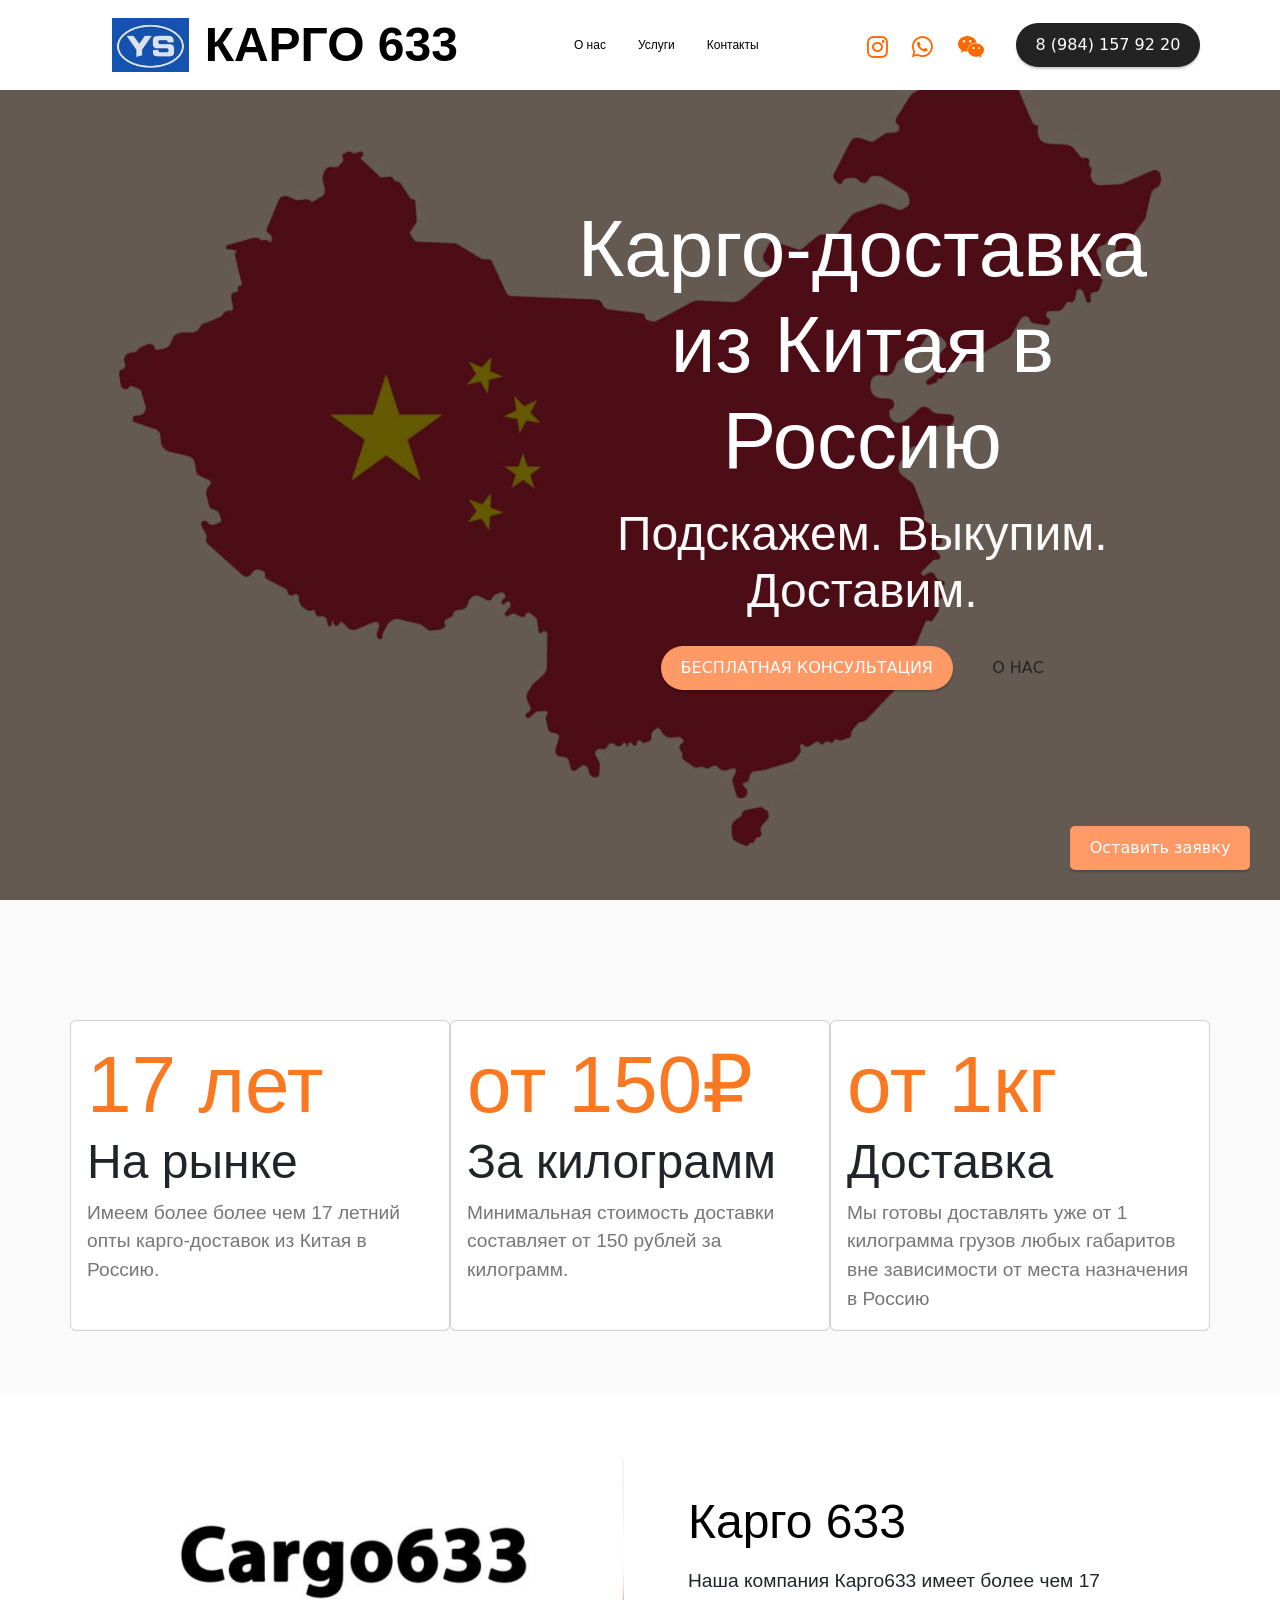
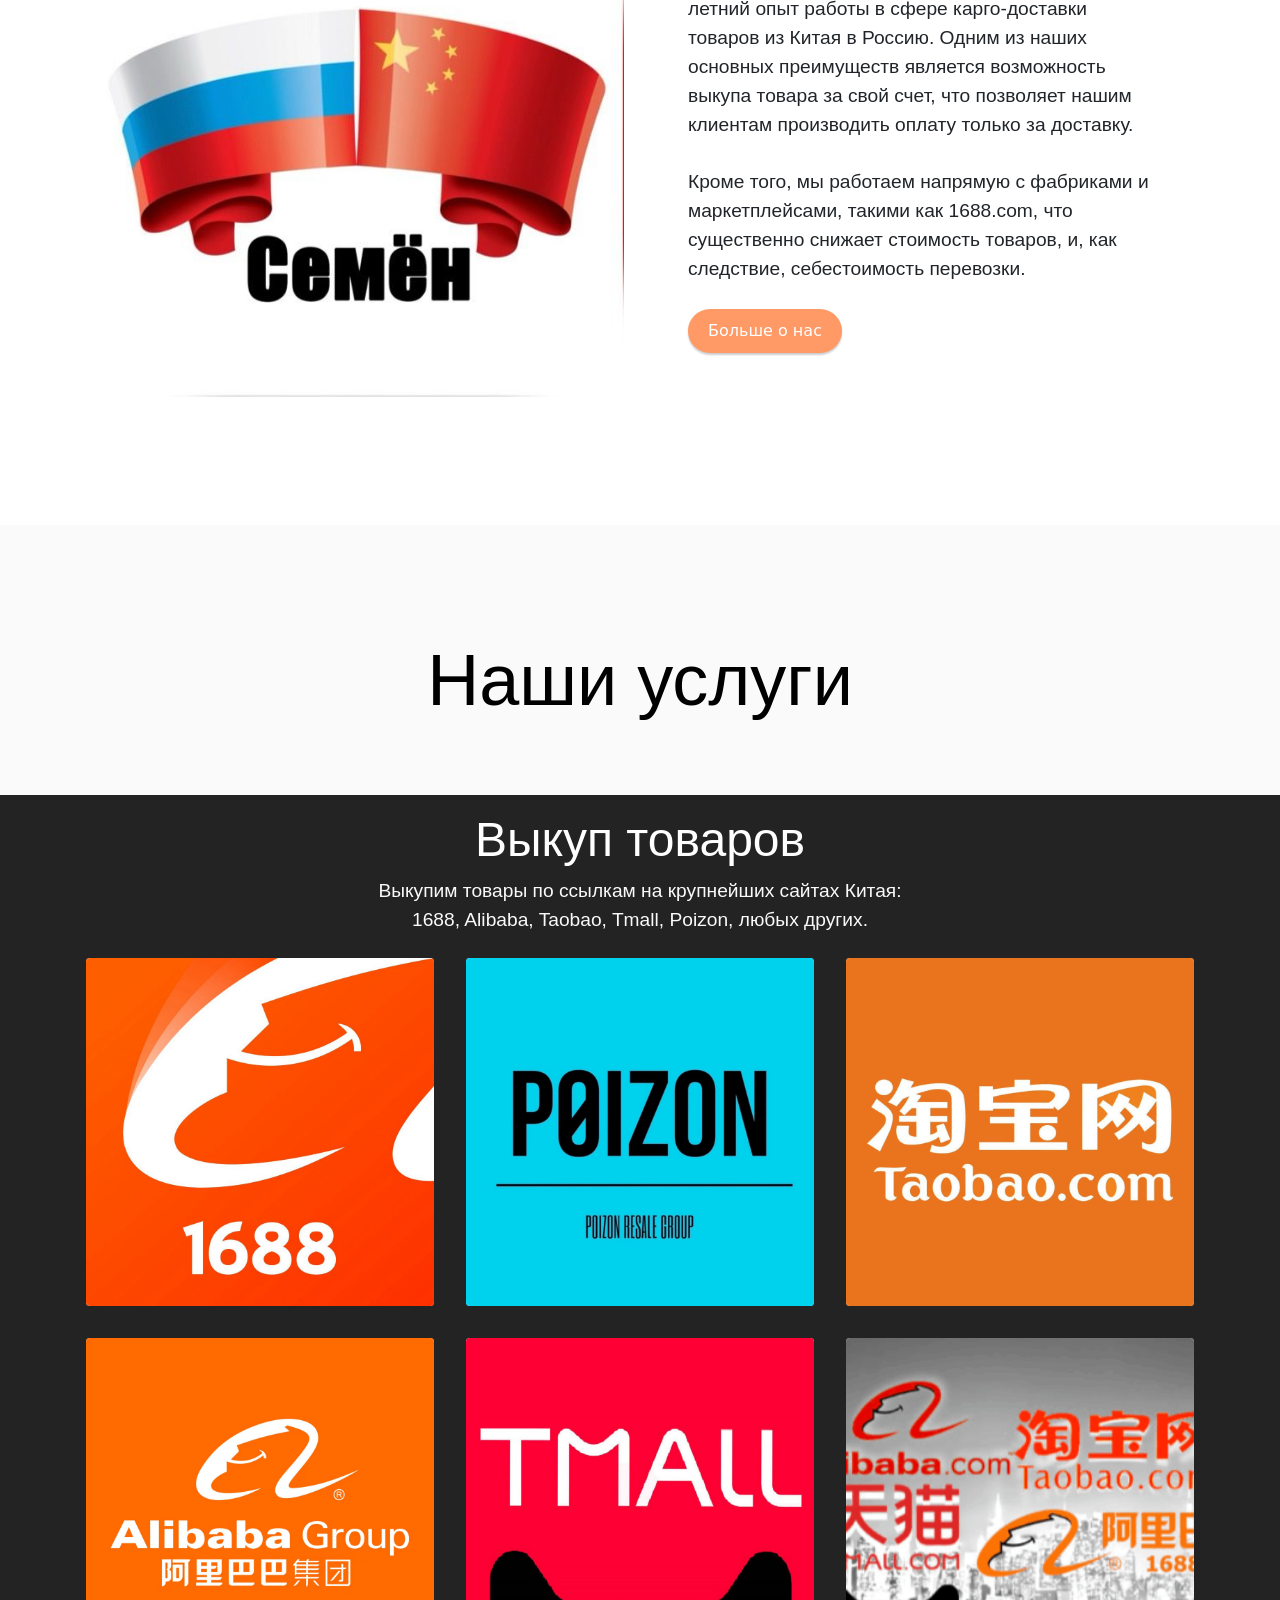
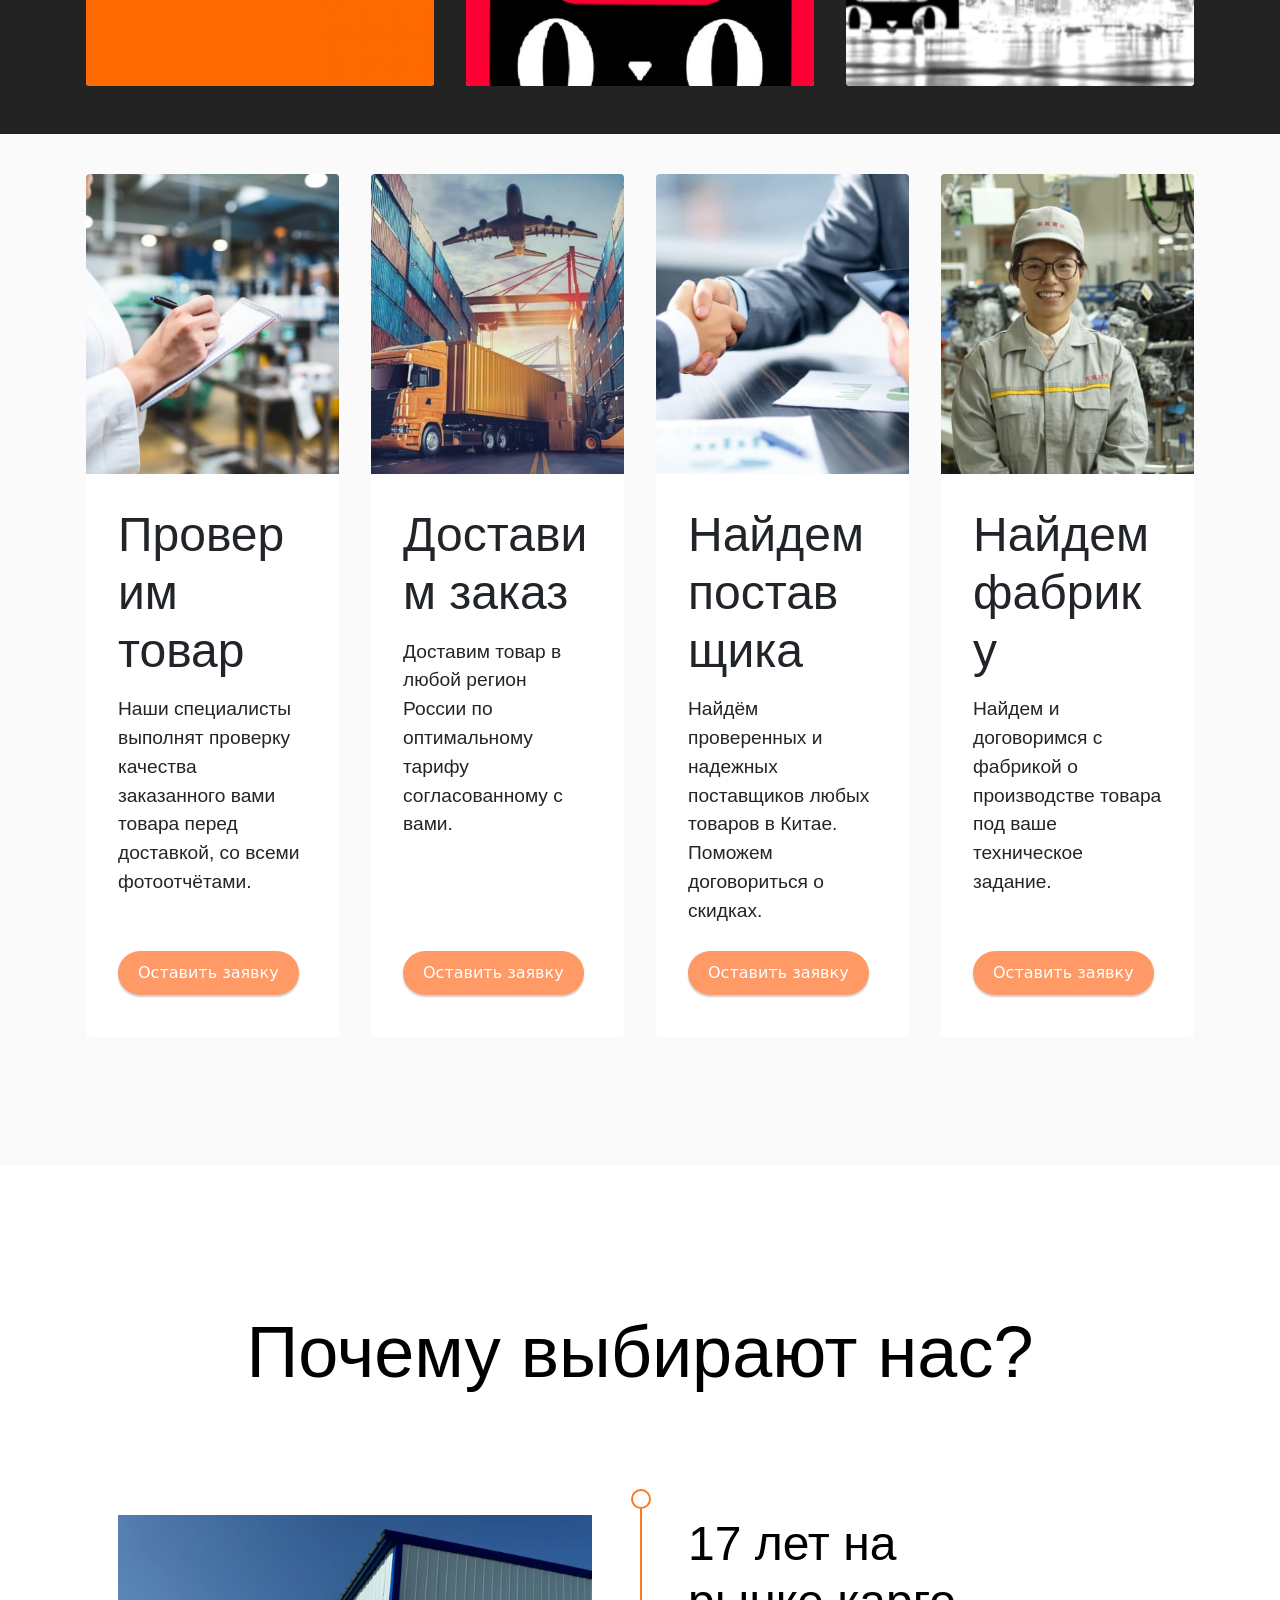
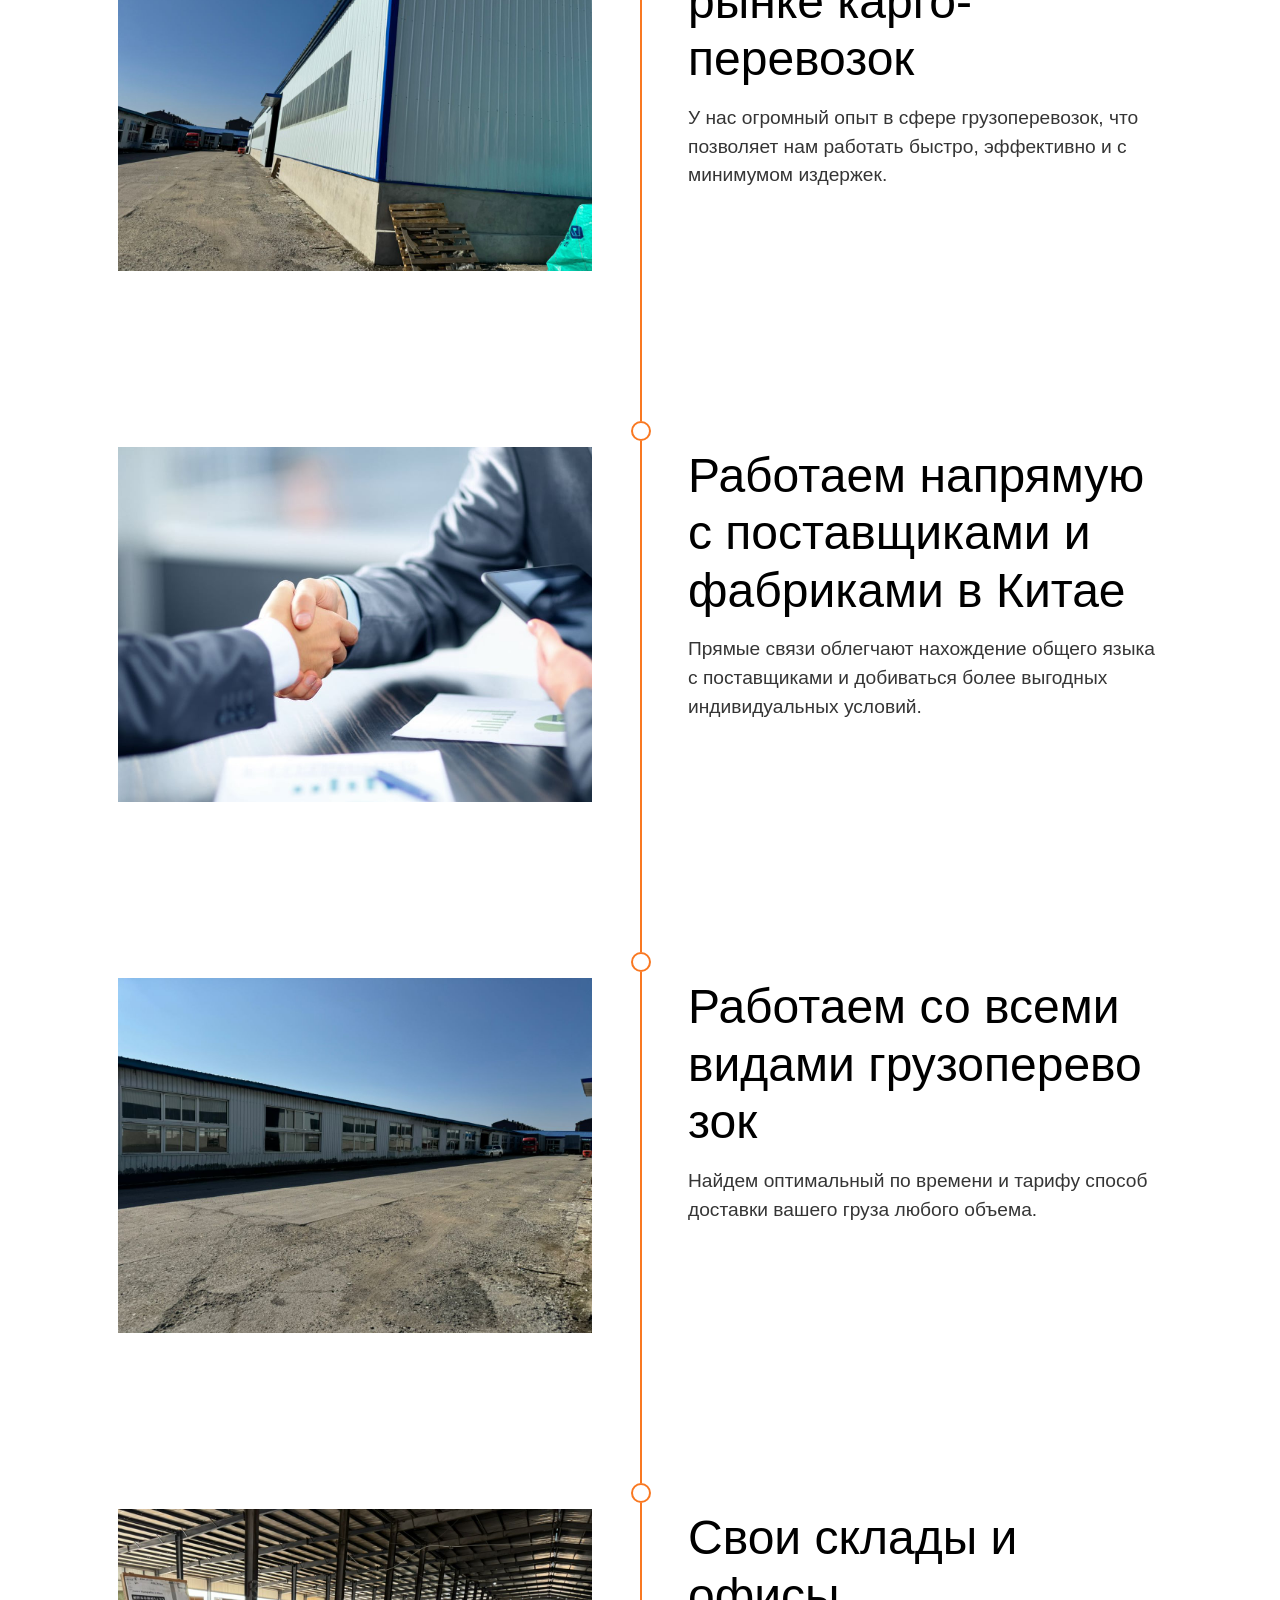
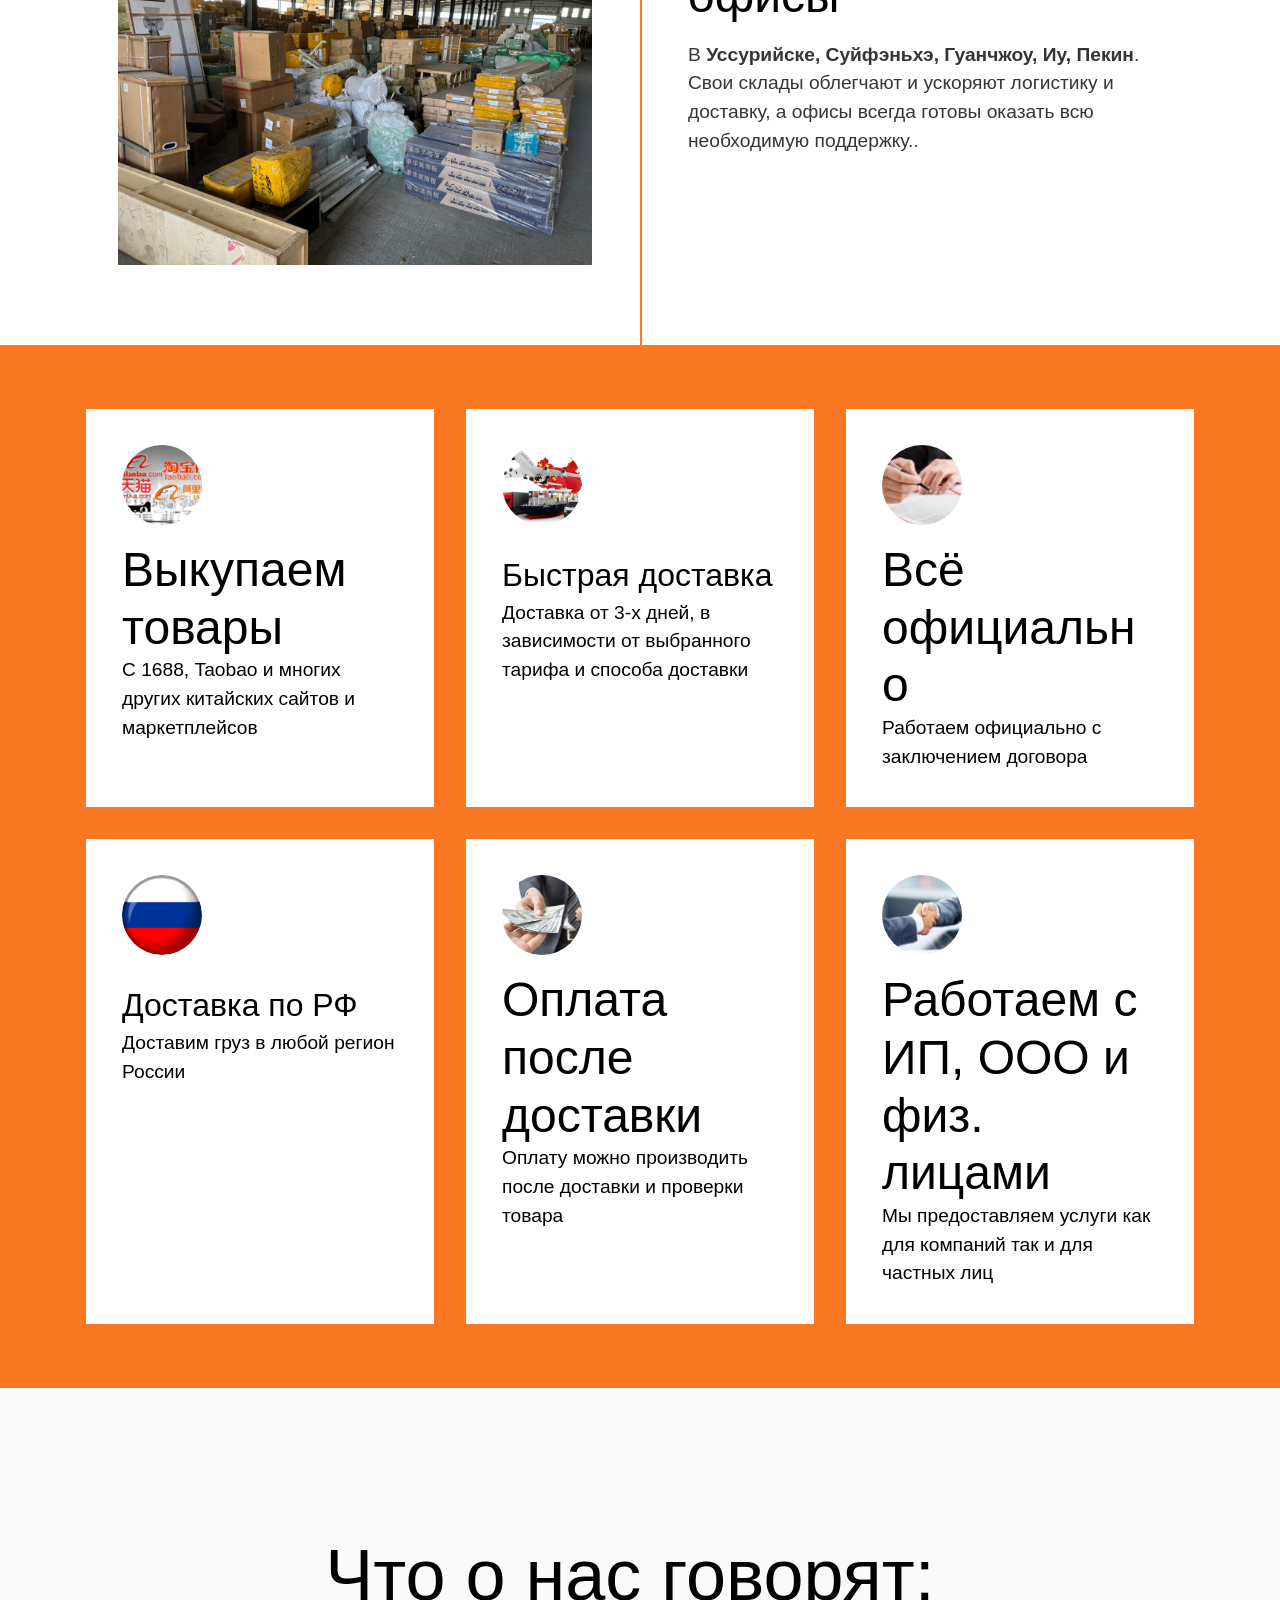
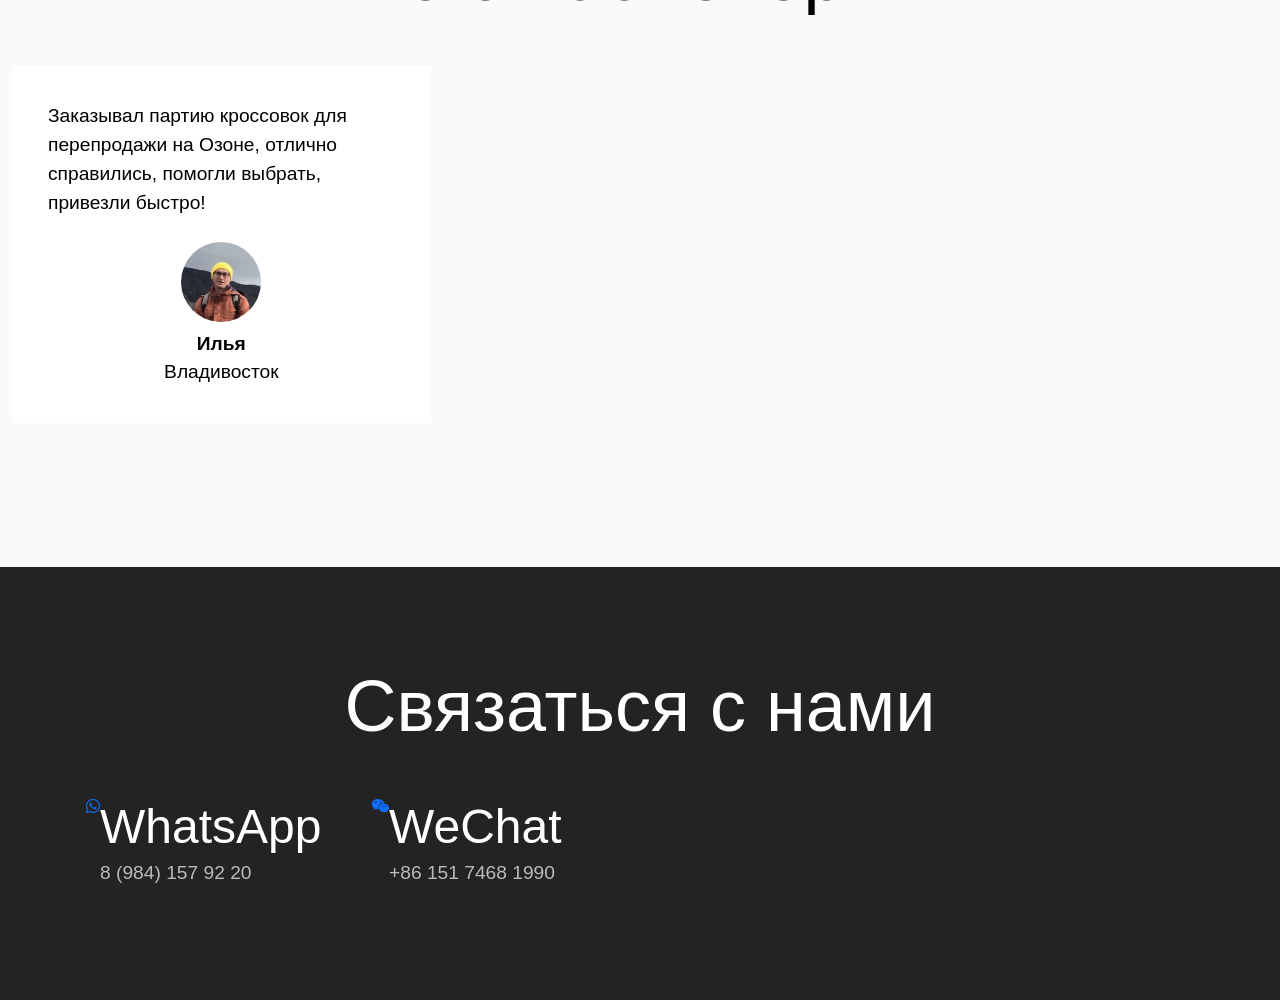
==== commit 94460b61: "Update index.html" ====
--- a/index.html
+++ b/index.html
@@ -93,7 +93,7 @@
 <section data-bs-version="5.1" class="header4 cid-ugxeDNu4ED mbr-fullscreen mbr-parallax-background" id="header4-x">
     <style>
         .header4 {
-            background-image: url('assets/images/map.jpg');
+            background-image: url('Files/map.jpg');
             background-size: cover;
             background-position: center;
             background-repeat: no-repeat;
@@ -497,7 +497,7 @@
         <div class="item-wrapper">
           <div class="card-box align-left">
             <div class="img-wrapper mb-3">
-              <img class="" src="./Files/02564630016224028432289-160x86.jpg" data-slide-to="3" data-bs-slide-to="3" alt="">
+              <img class="" src="./Files/02564630016224028432289-160x86.png" data-slide-to="3" data-bs-slide-to="3" alt="">
               </div>
             <h5 class="card-title mbr-fonts-style display-5"><strong style="font-size: 2rem;">Доставка по РФ</strong></h5>
             <p class="card-text mbr-fonts-style display-7">Доставим груз в любой регион России</p>
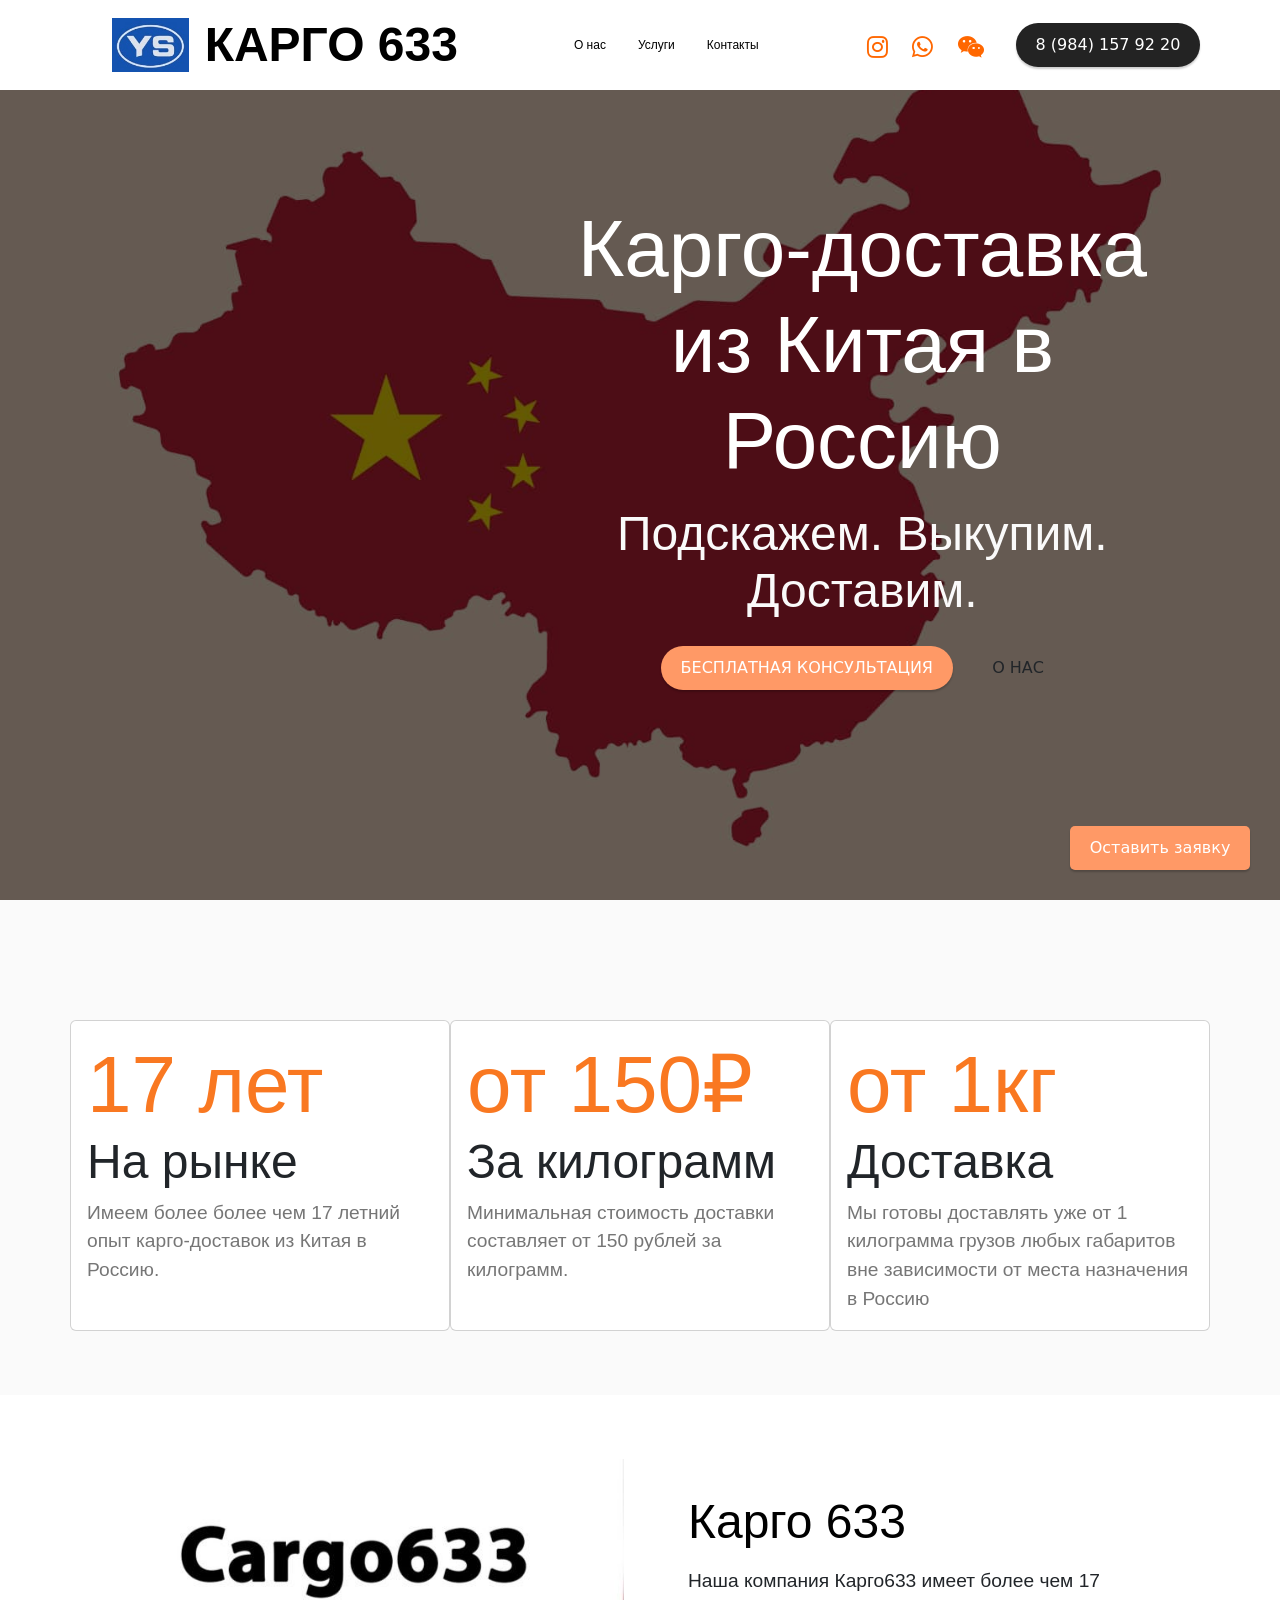
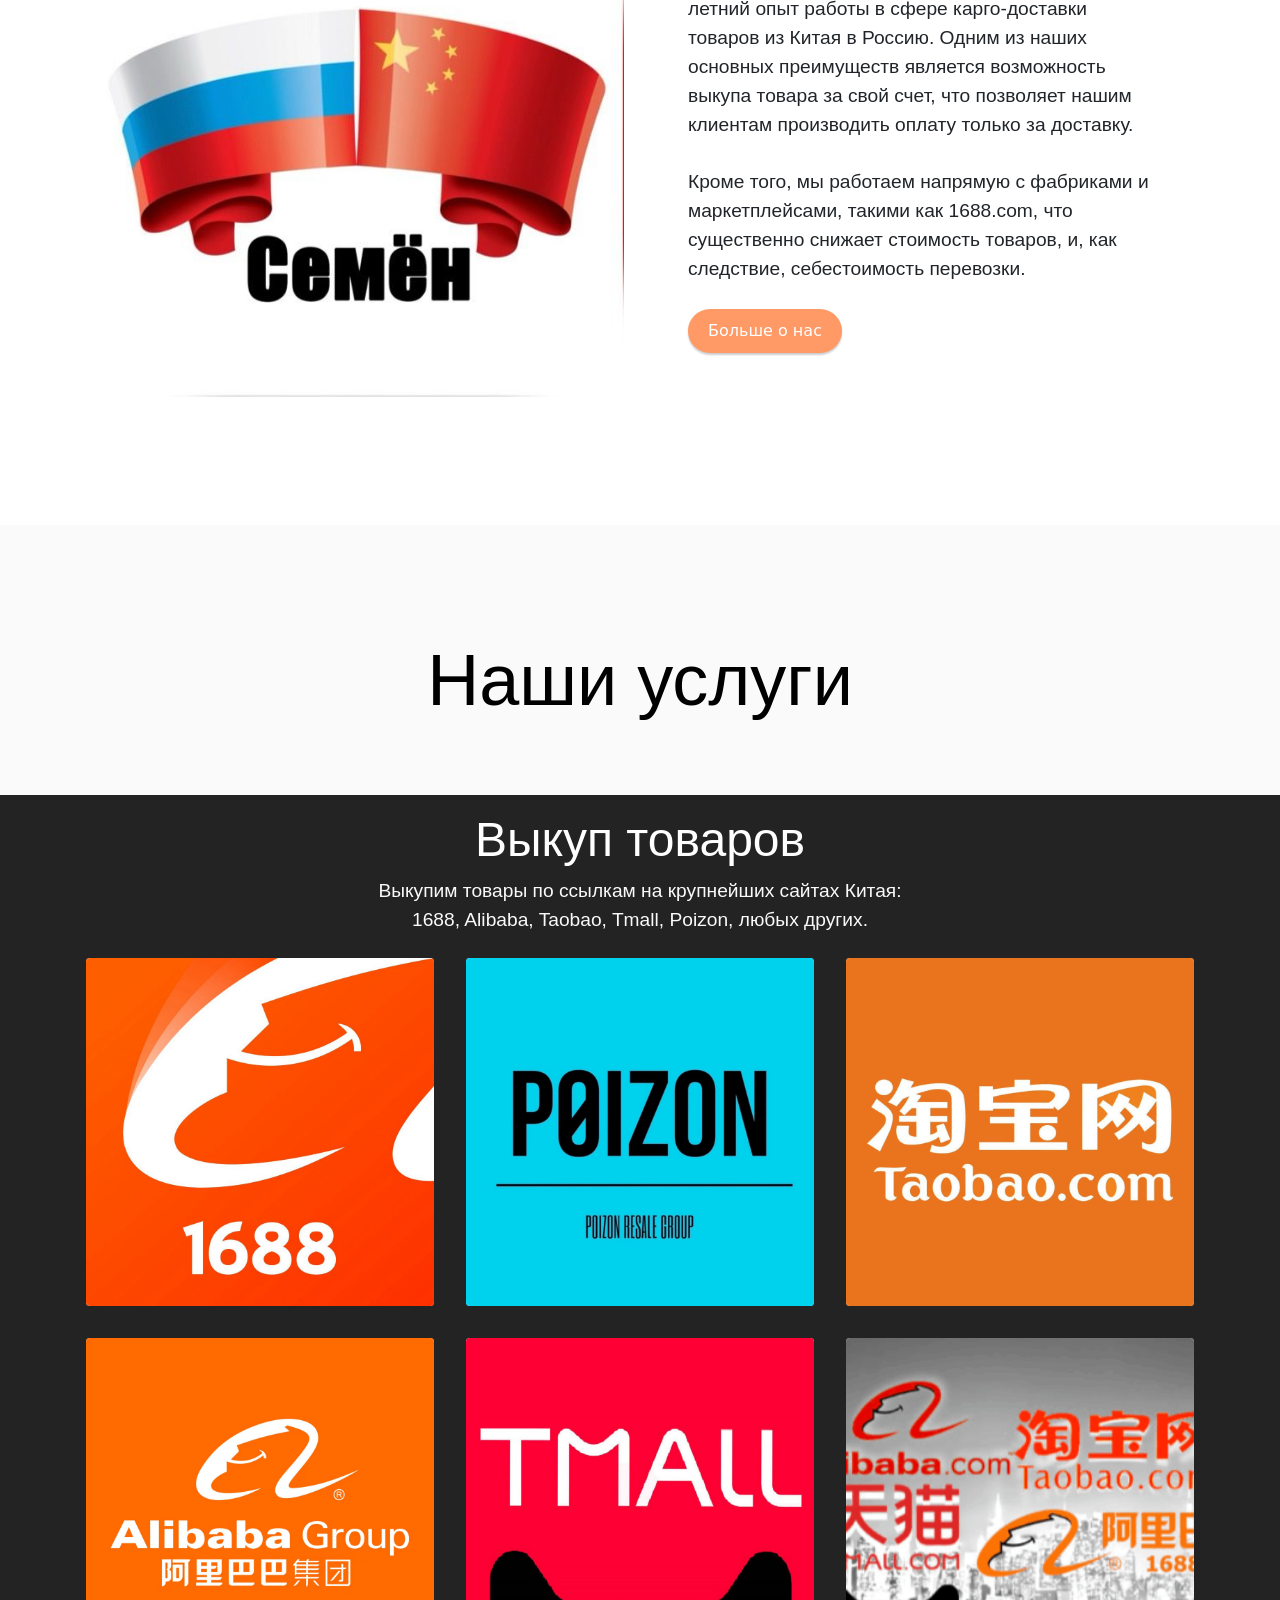
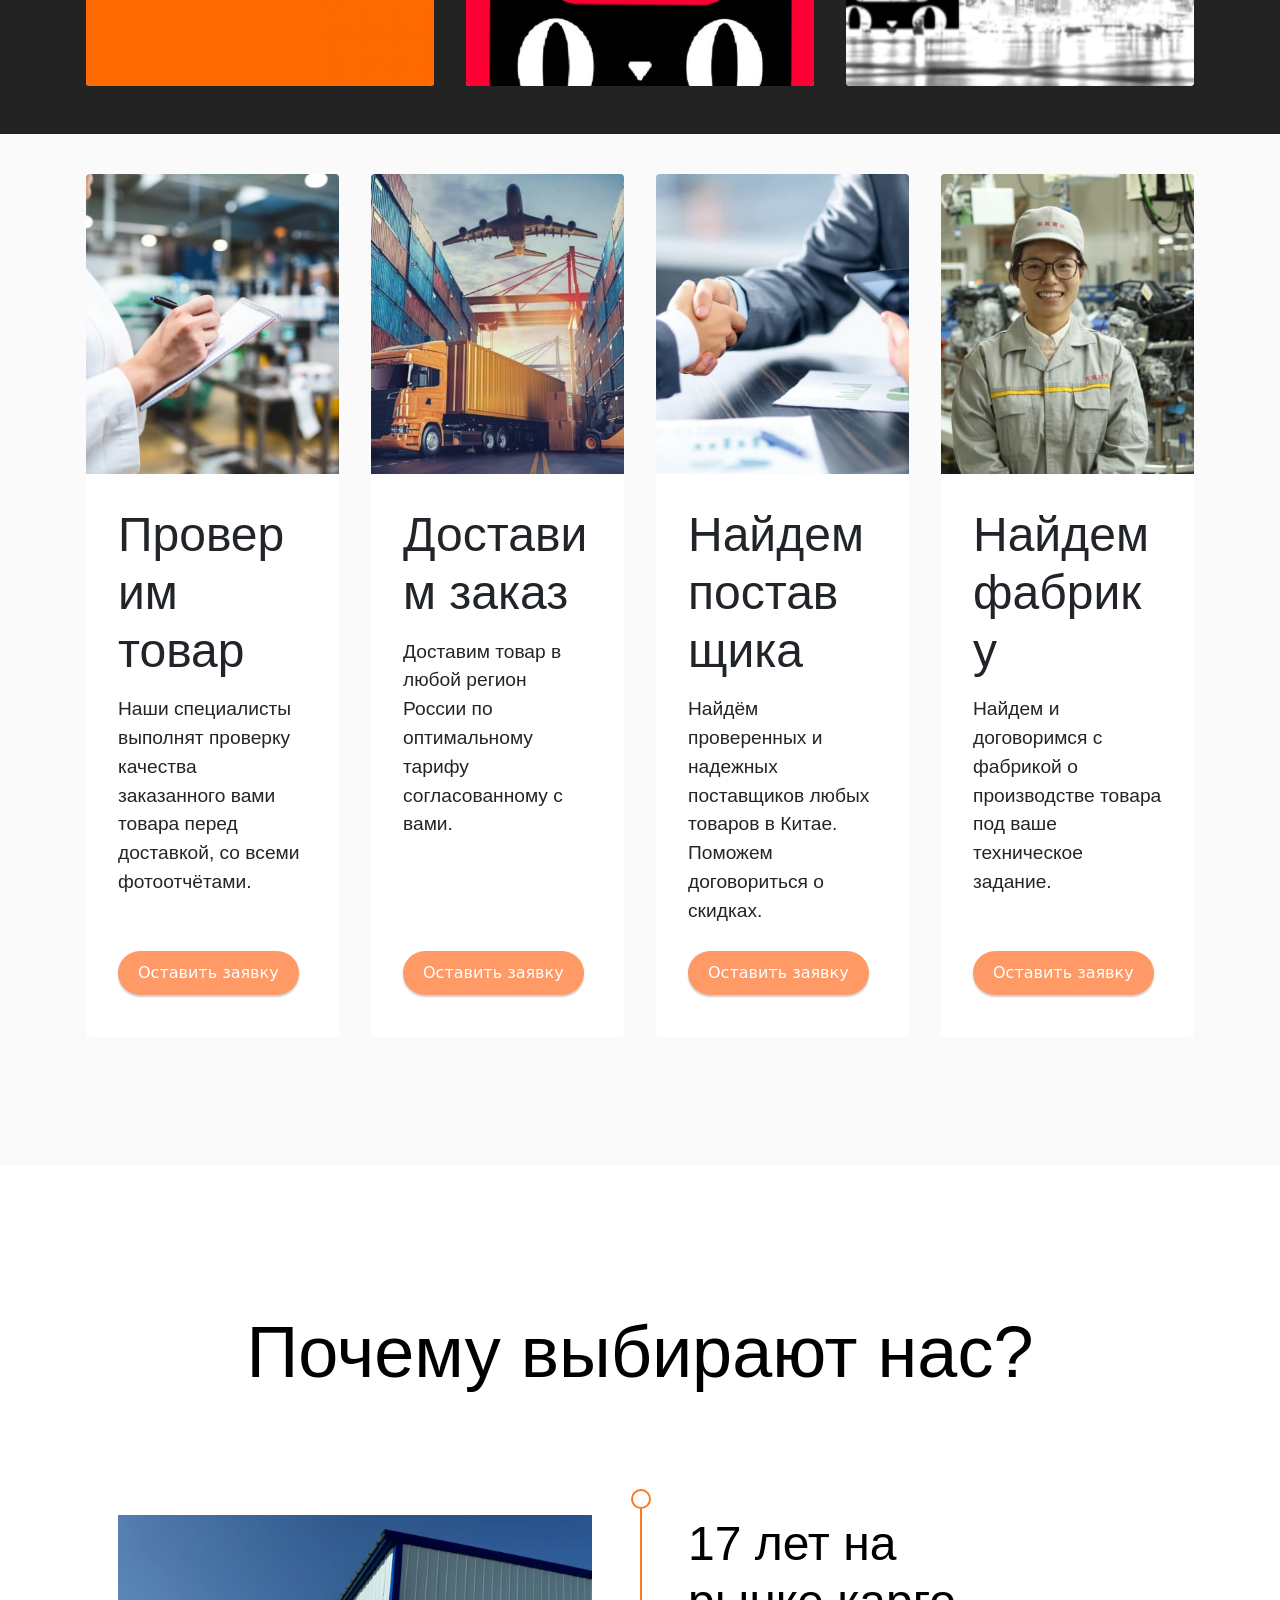
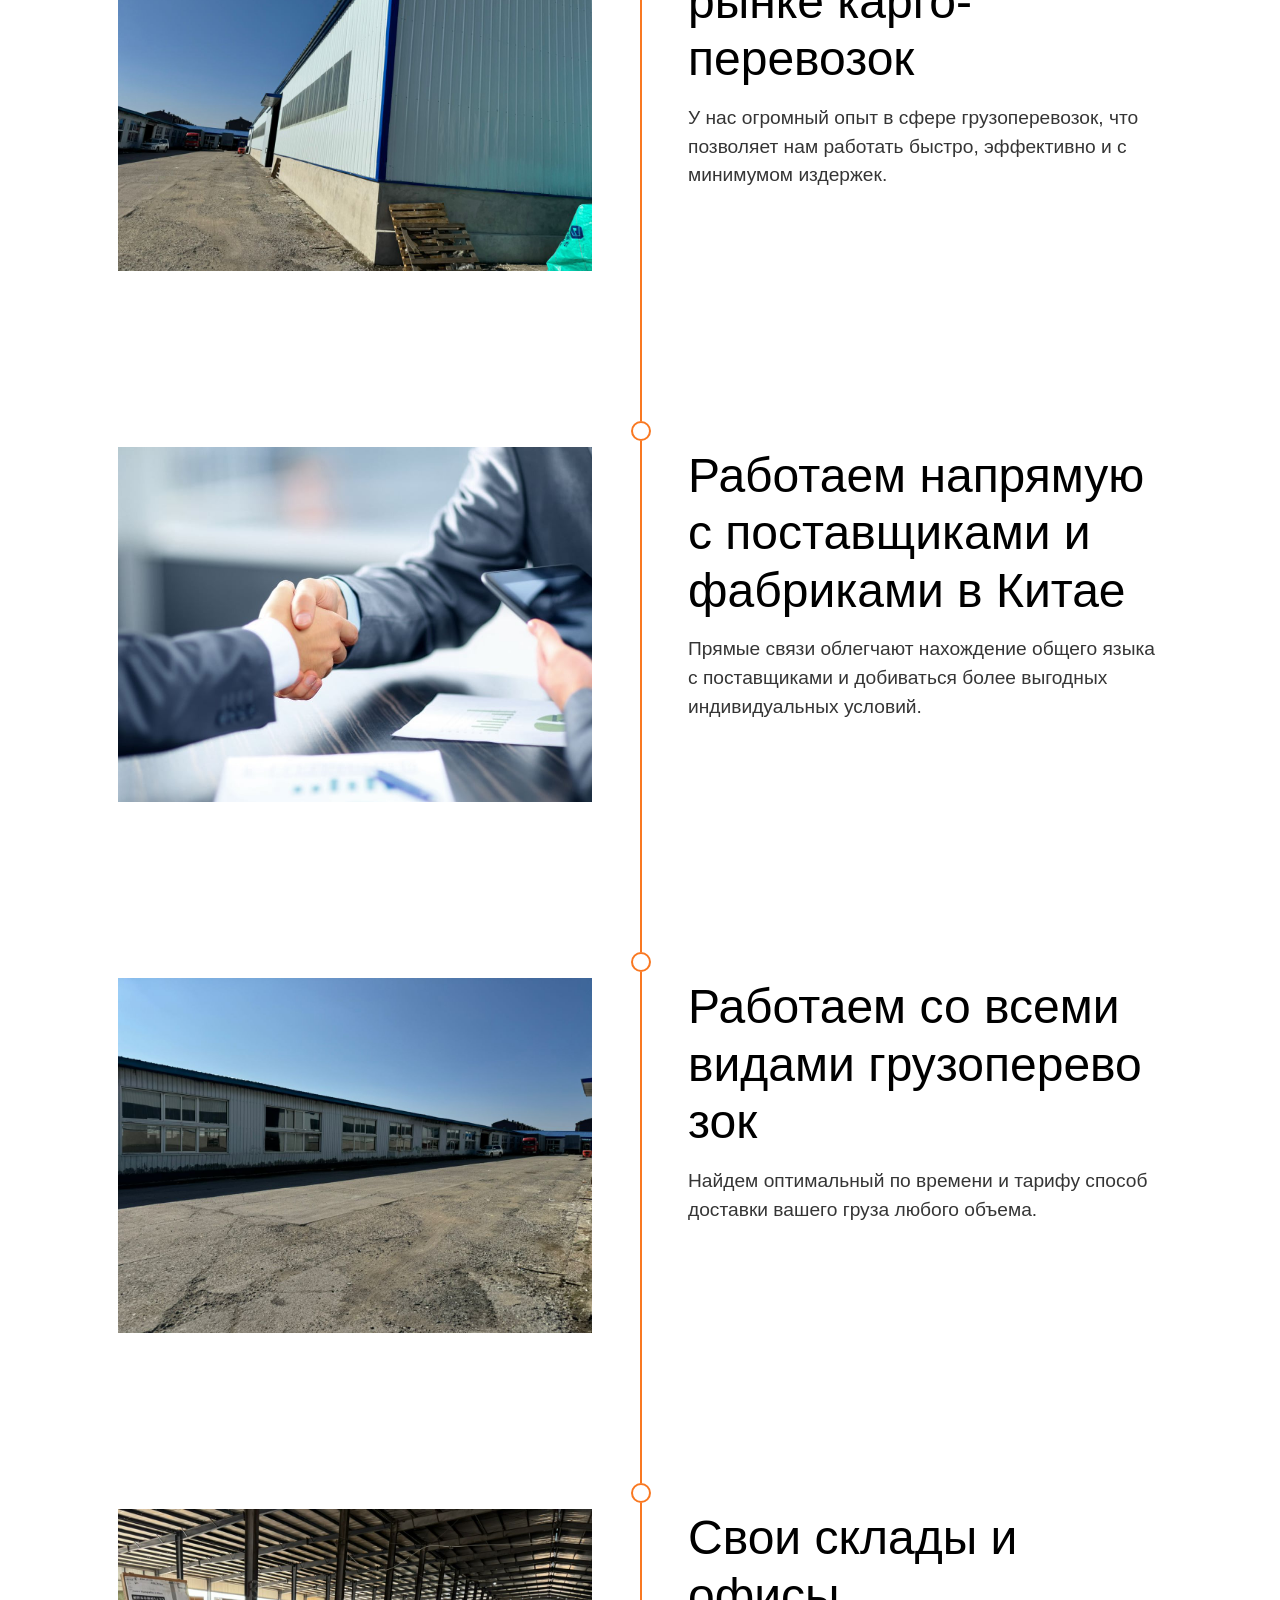
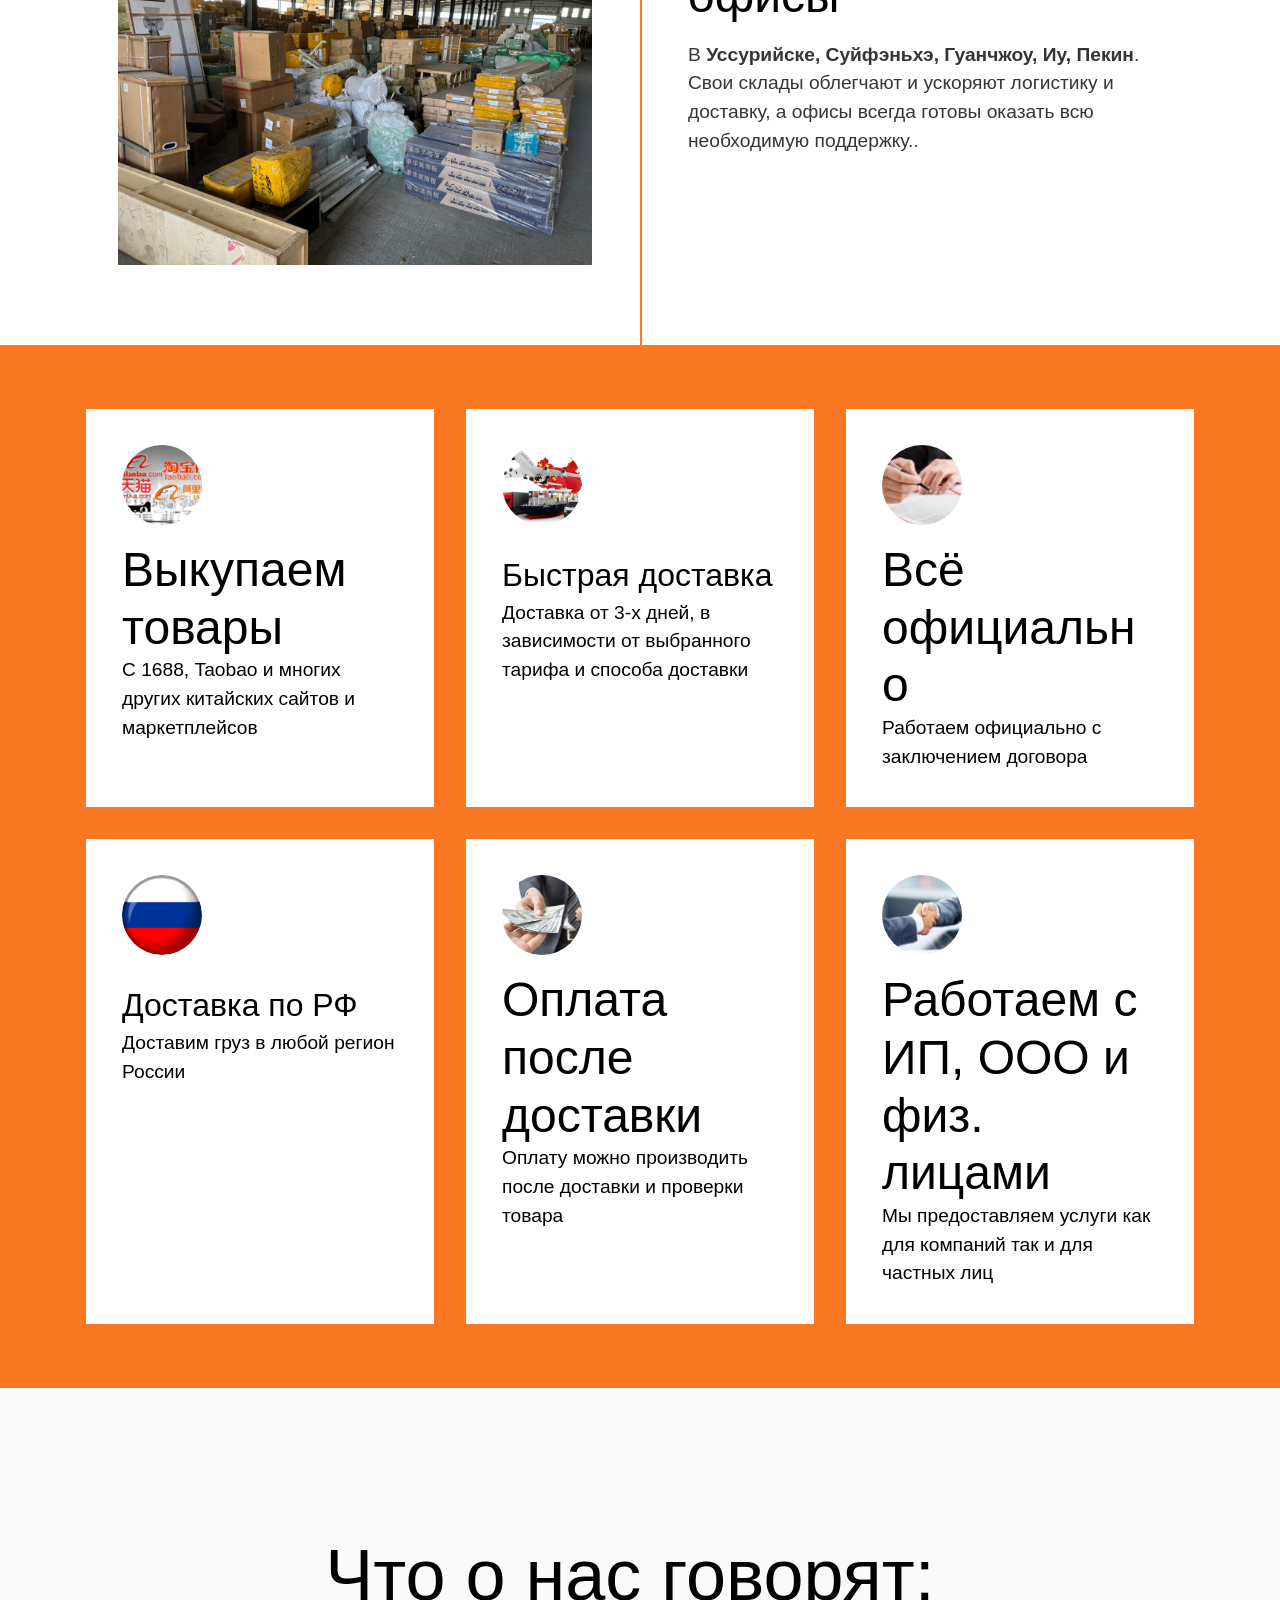
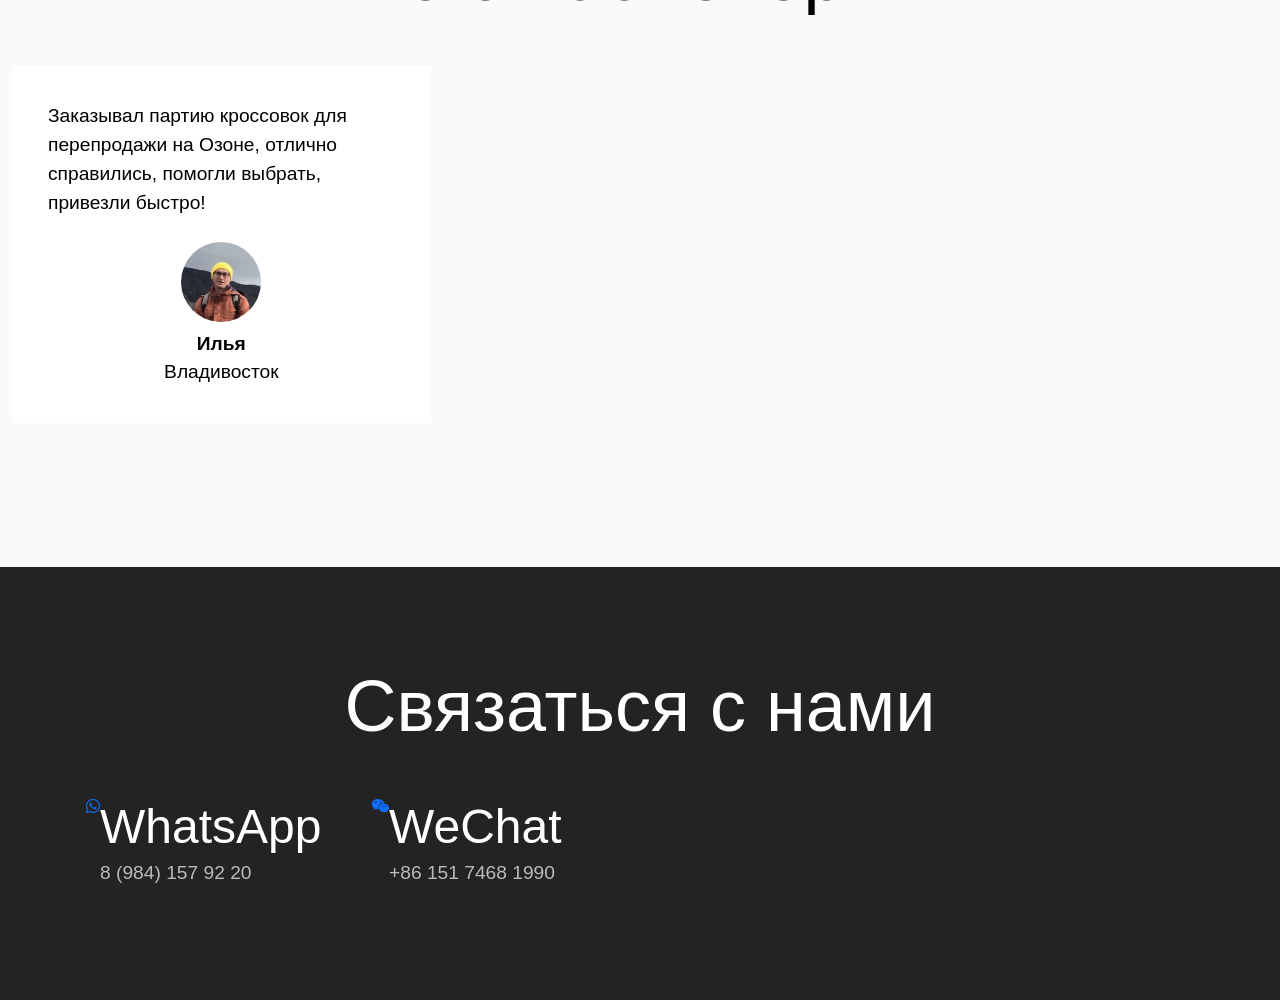
==== commit 5d7a6cc3: "Update index.html" ====
--- a/index.html
+++ b/index.html
@@ -143,7 +143,7 @@
                         <span class="num mbr-fonts-style display-1"><strong>17 лет</strong></span>
                     </div>
                     <h4 class="card-title mbr-fonts-style display-5"><strong>На рынке</strong></h4>
-                    <p class="mbr-text card-text mbr-fonts-style display-7">Имеем более более чем 17 летний опты карго-доставок из Китая в Россию.</p>
+                    <p class="mbr-text card-text mbr-fonts-style display-7">Имеем более более чем 17 летний опыт карго-доставок из Китая в Россию.</p>
                 </div>
             </div>
             <div class="card p-4 p-md-3 col-md-6 col-lg-4">
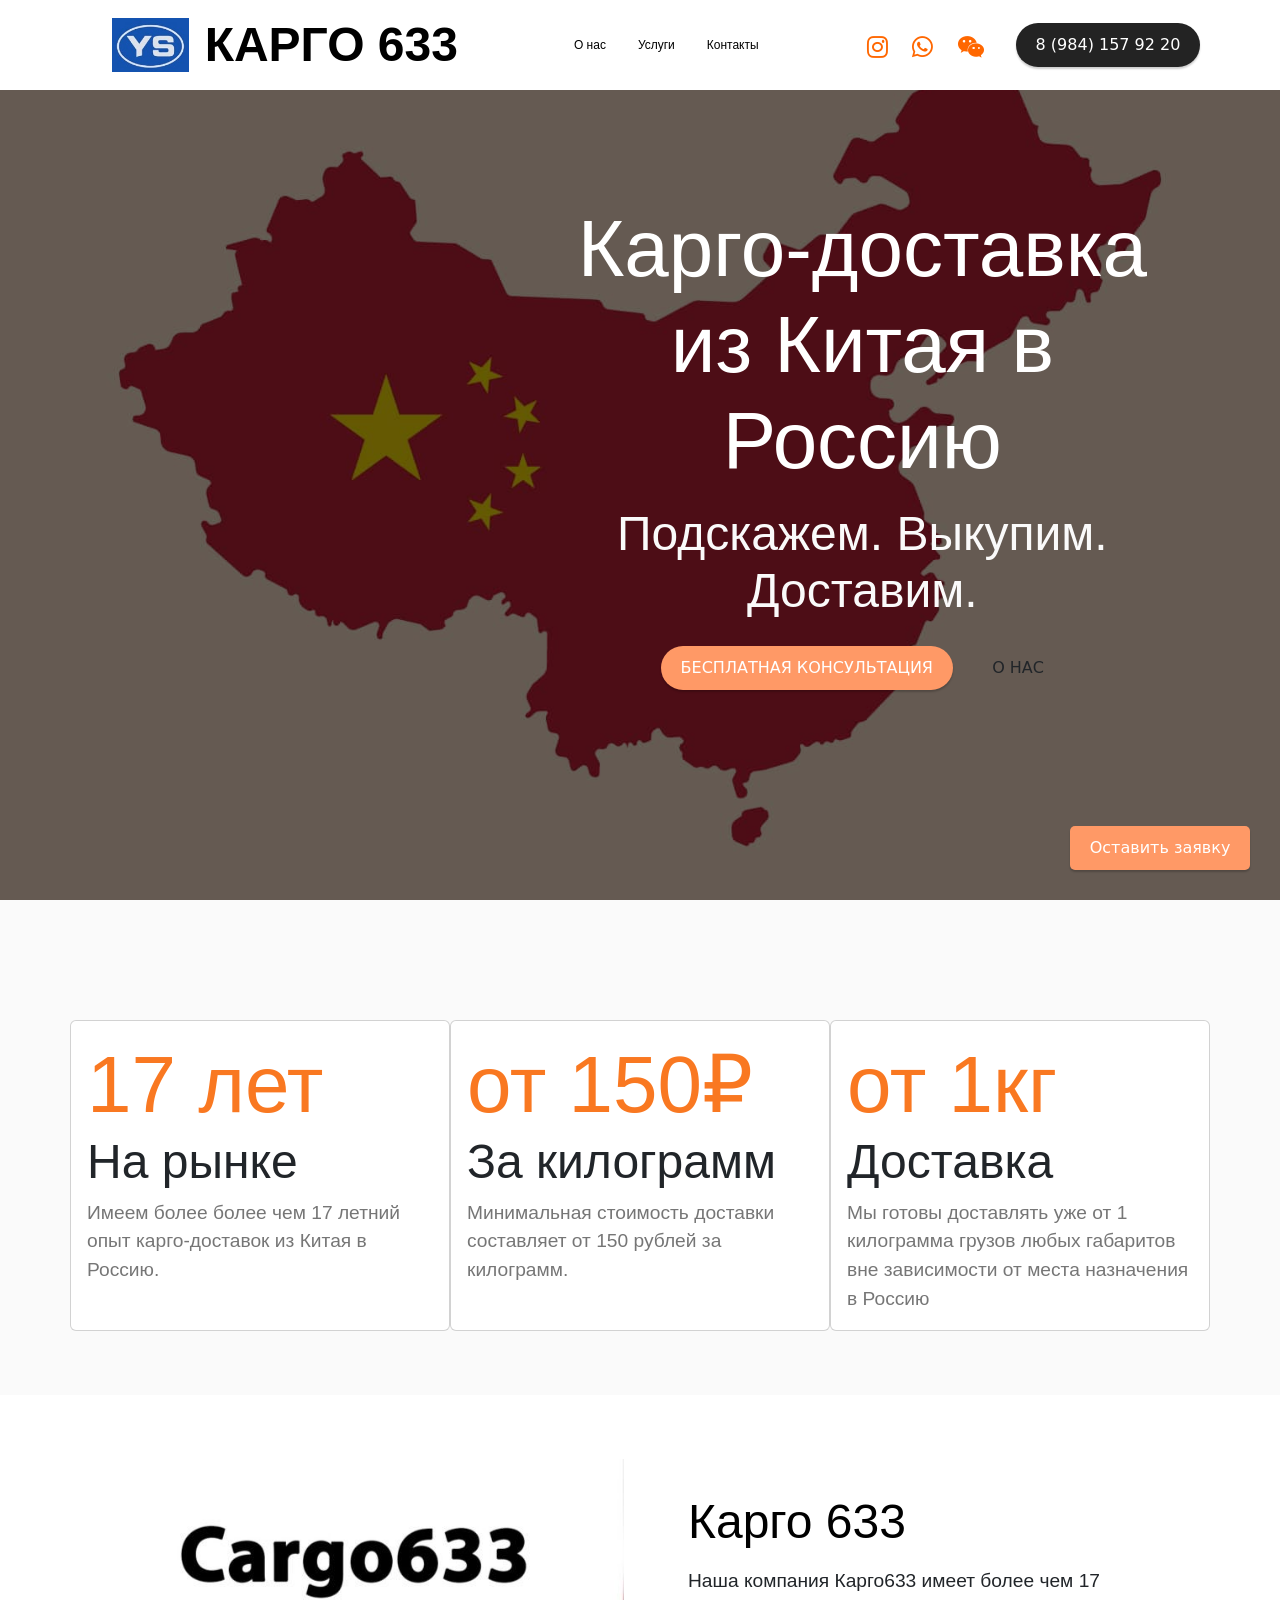
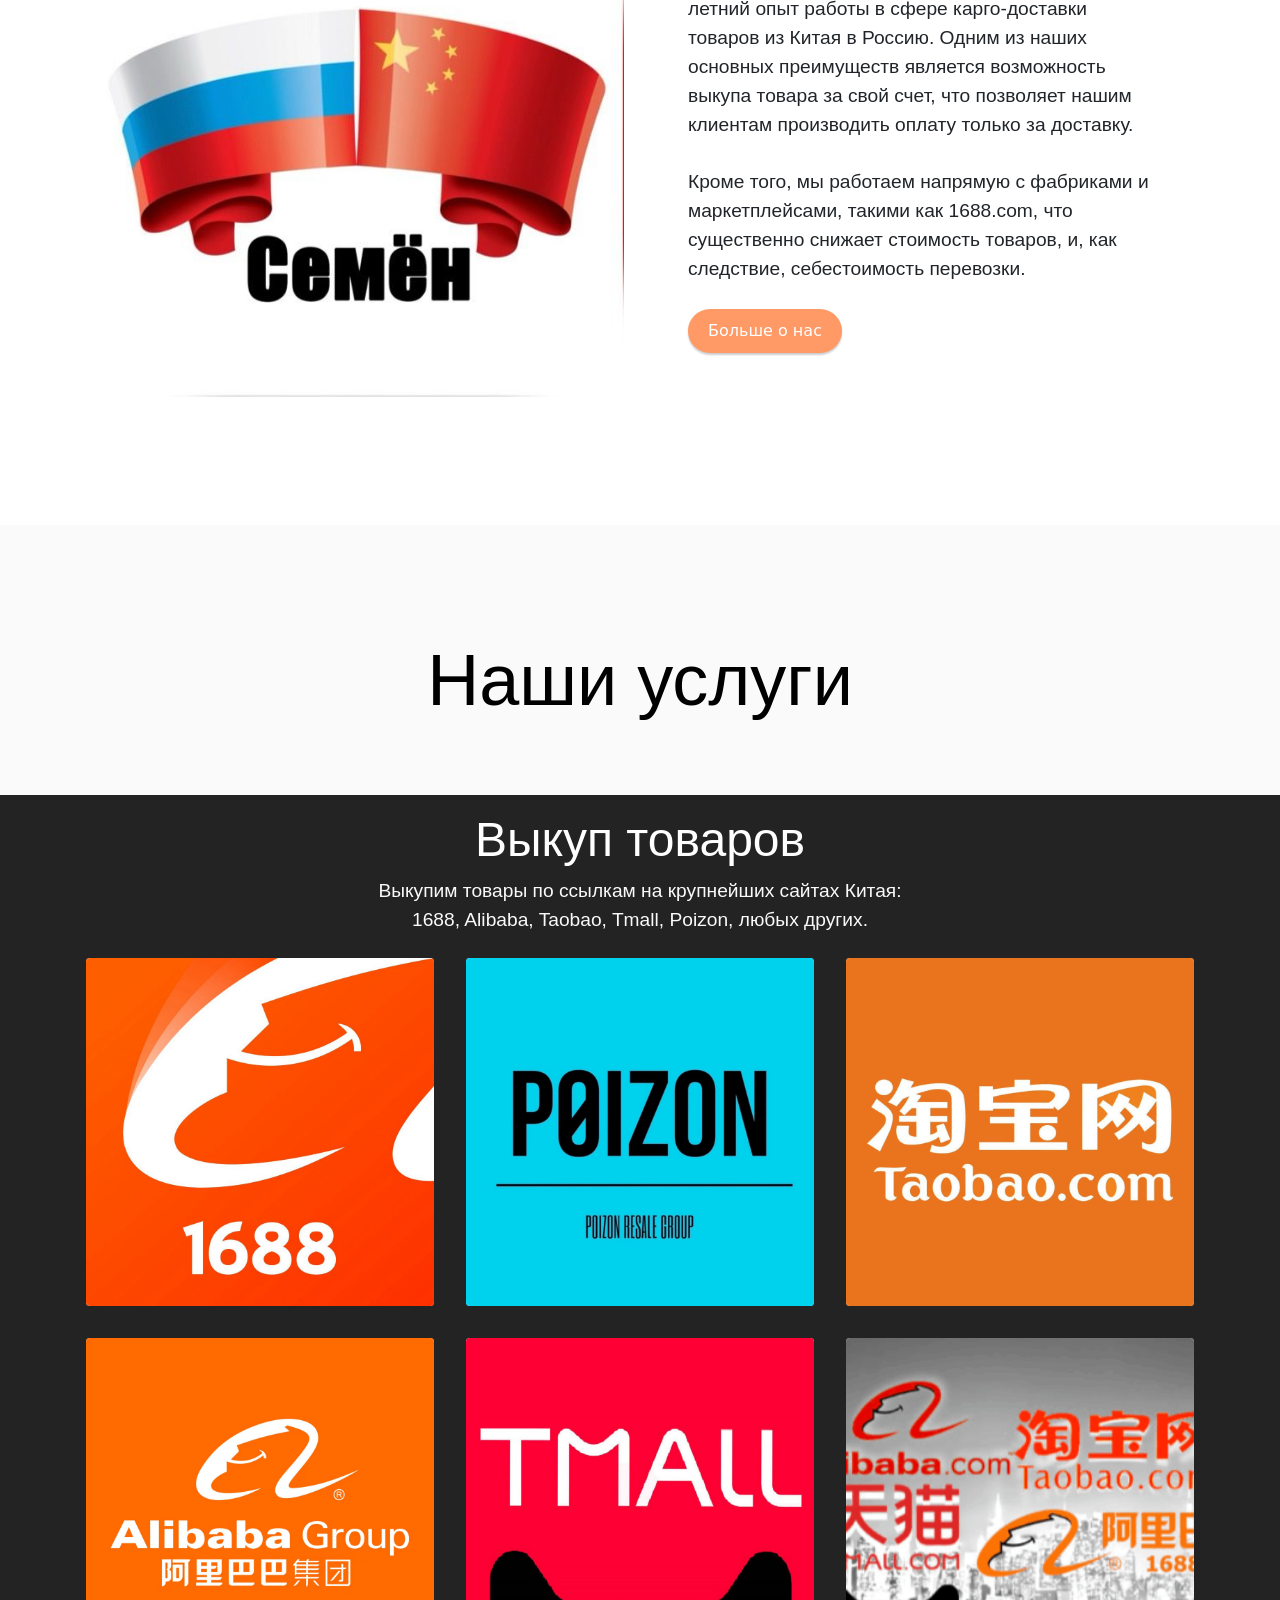
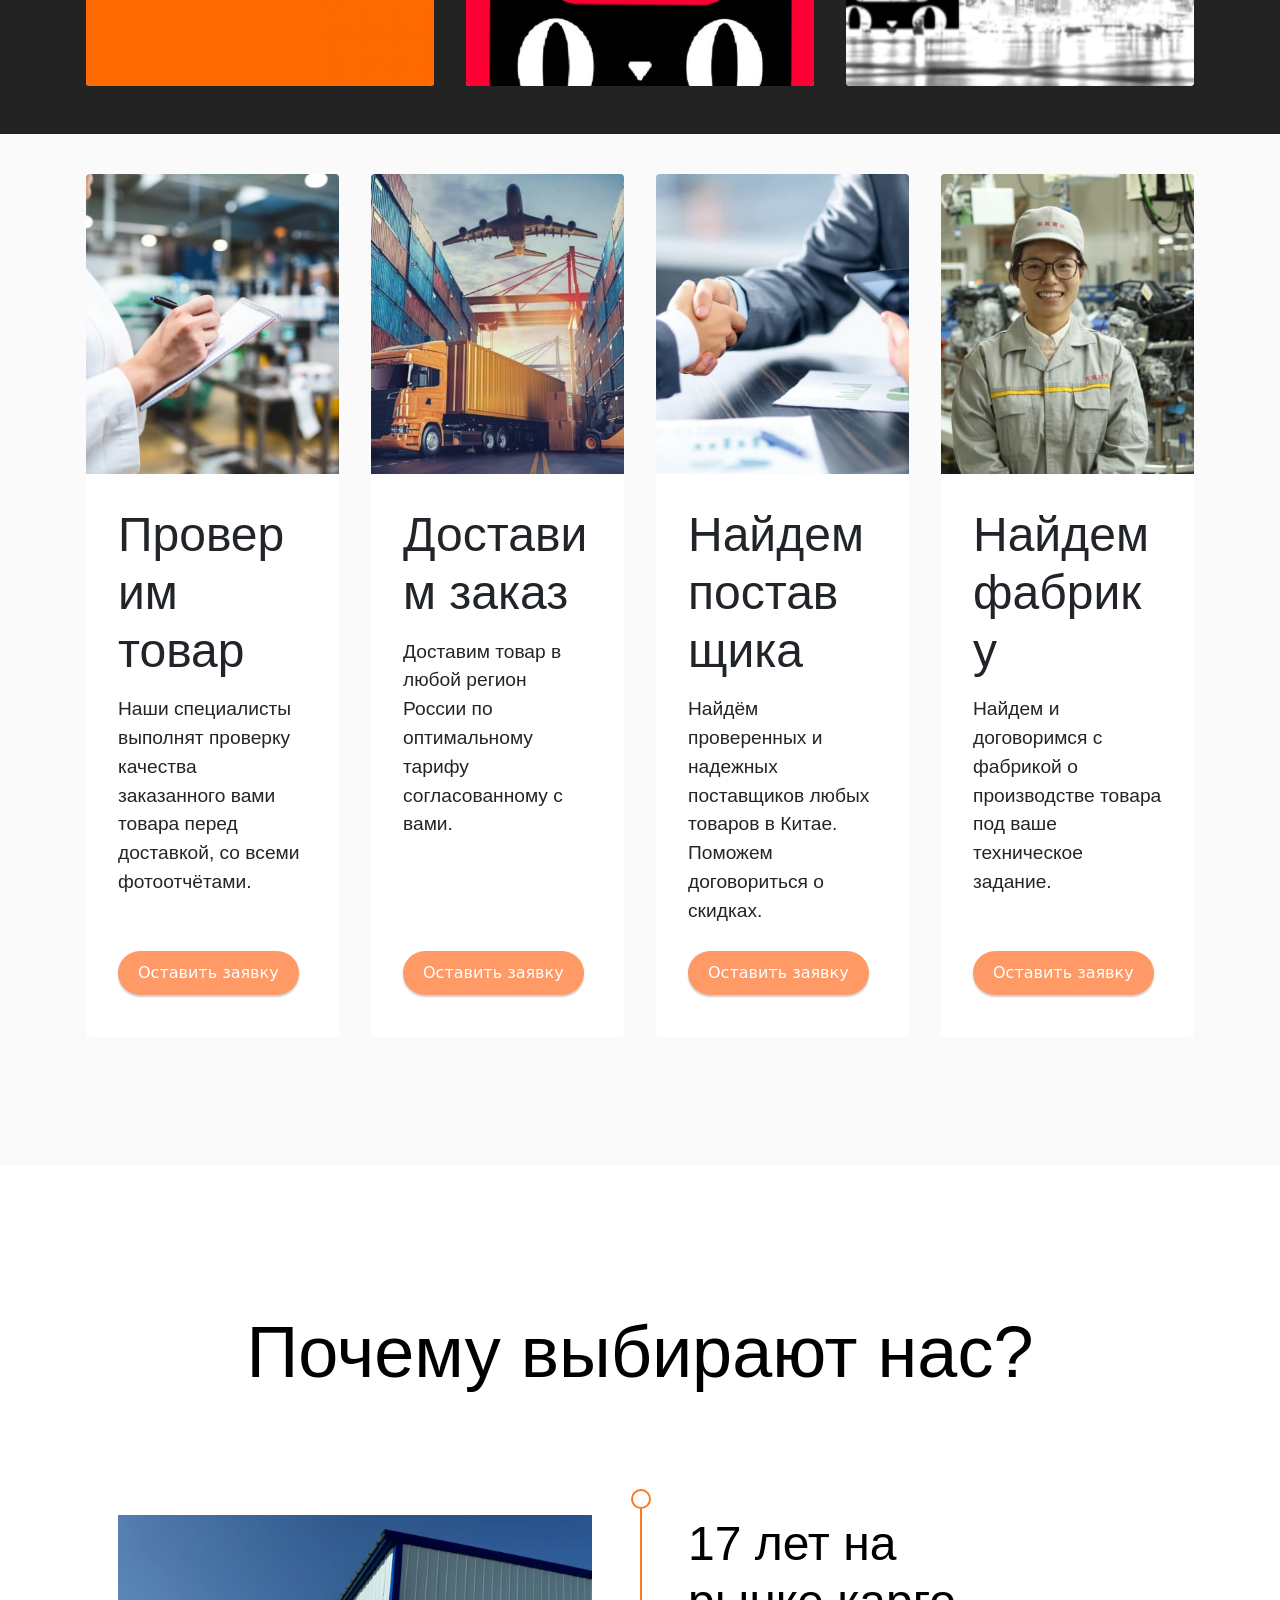
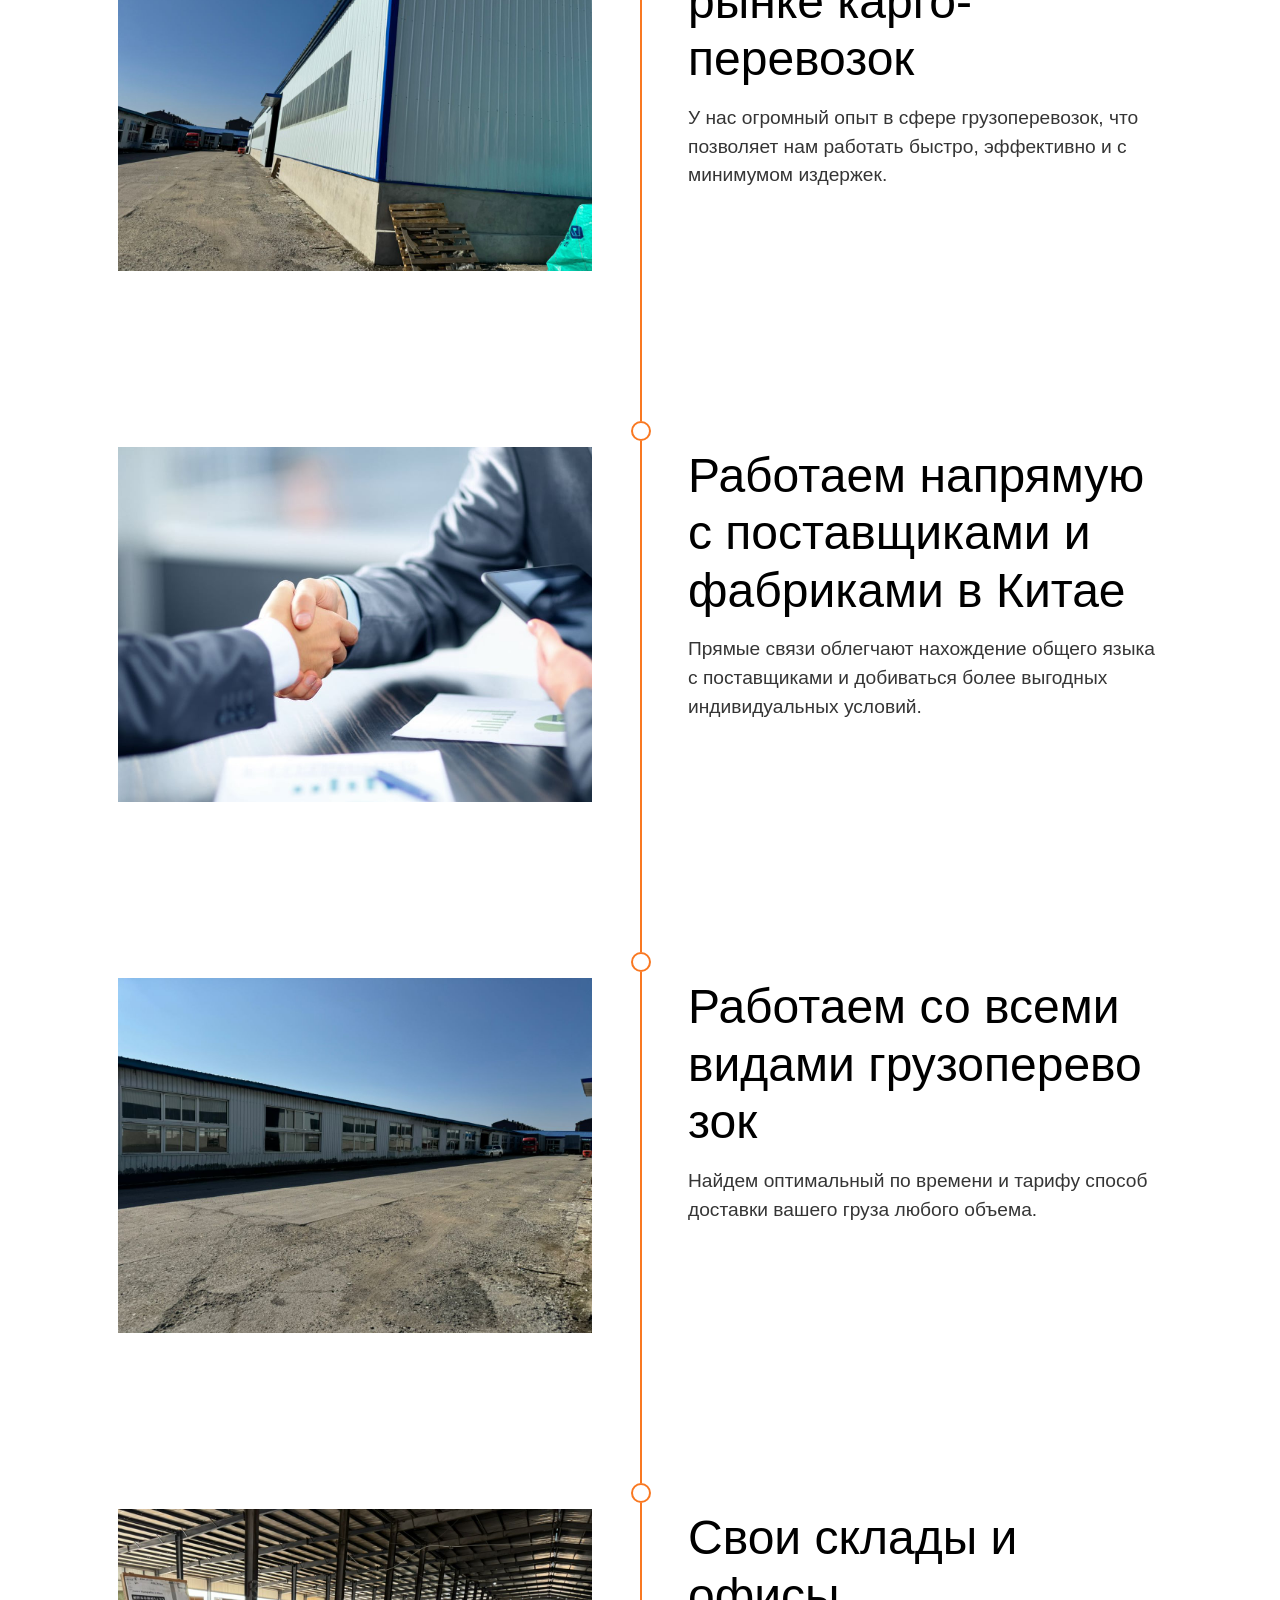
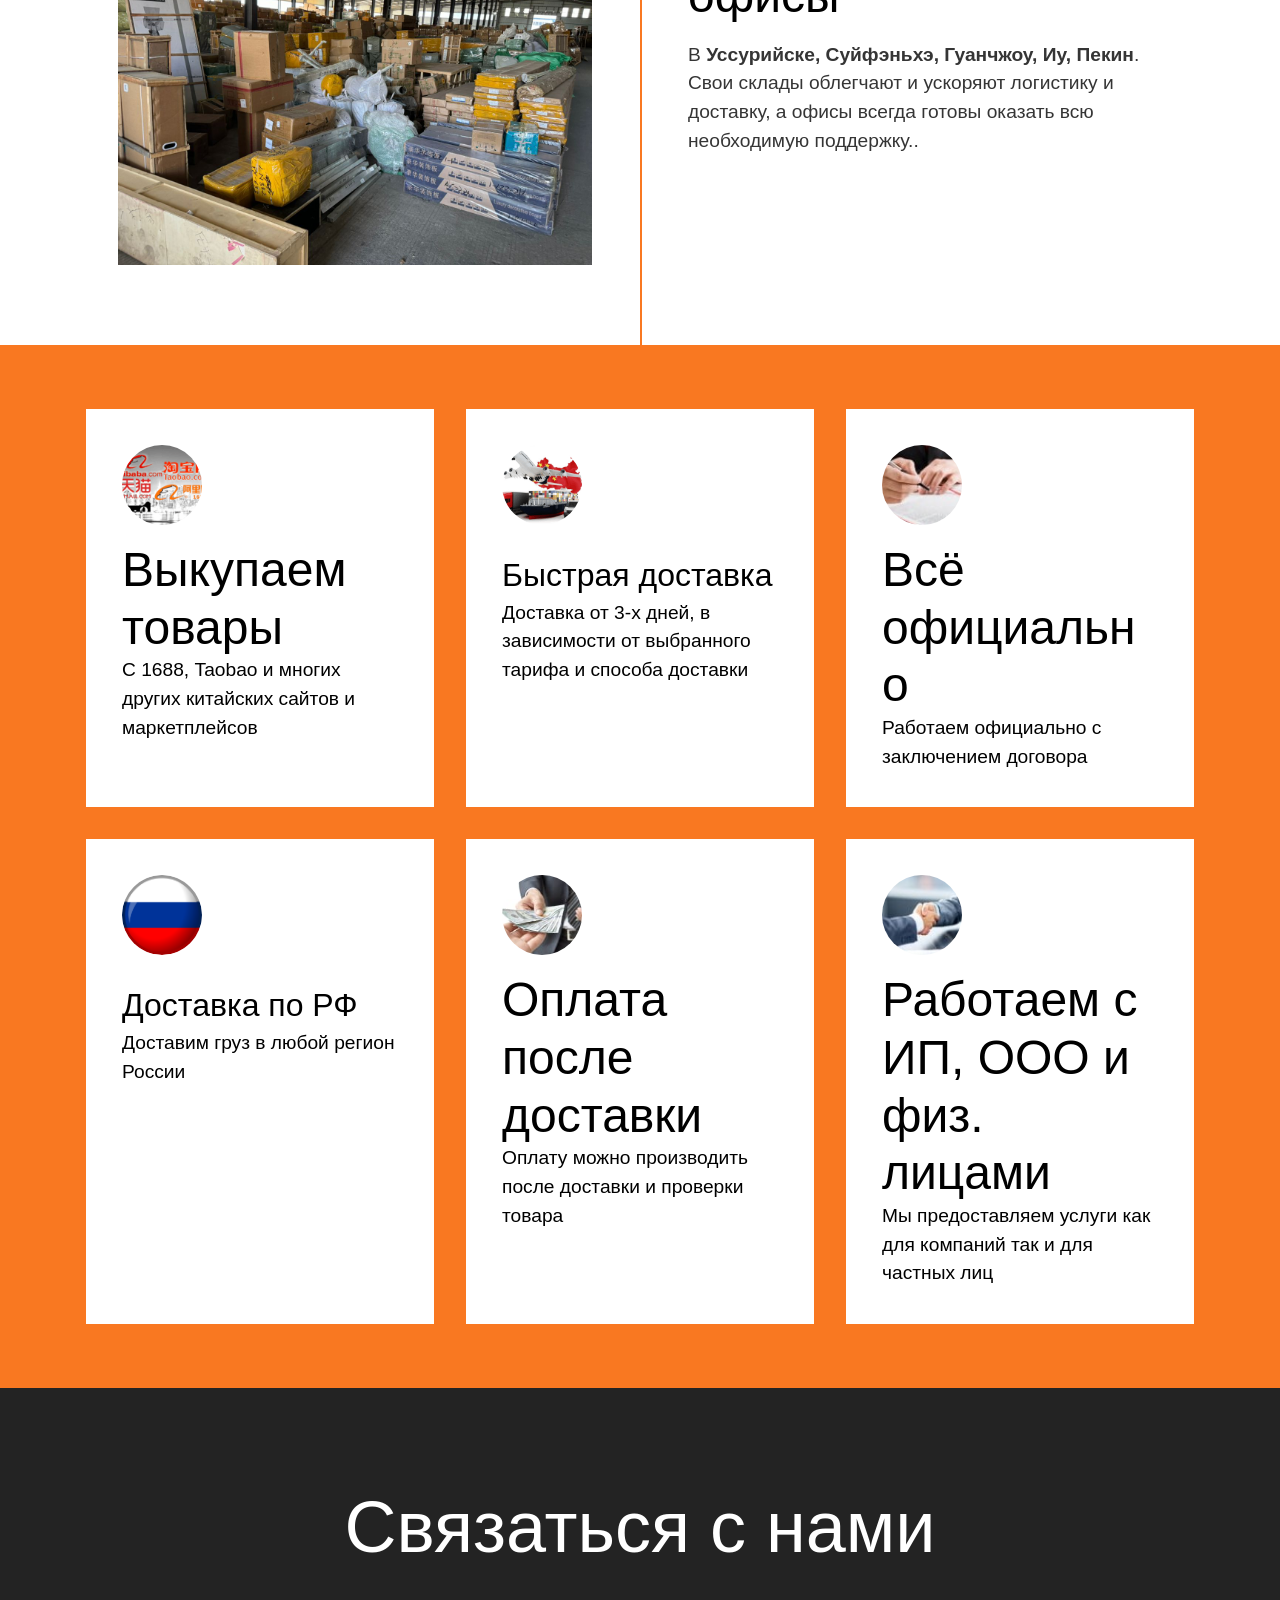
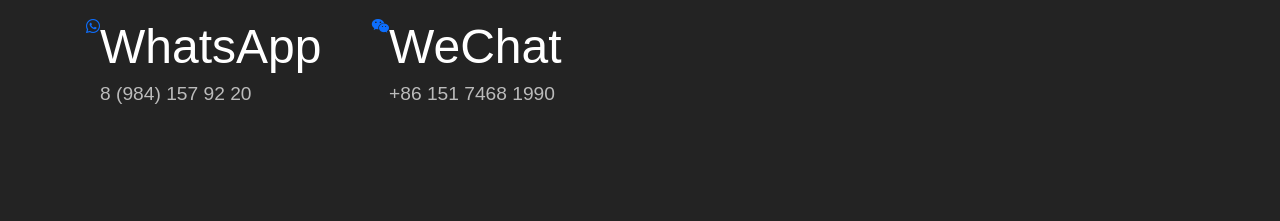
==== commit cd3d34cc: "Update index.html добавил вичат и убрал отзывы" ====
--- a/index.html
+++ b/index.html
@@ -80,7 +80,7 @@
                         <span class="p-2 fab fa-whatsapp"></span>
                     </a>
                     <!-- WeChat -->
-                    <a class="iconfont-wrapper" href="https://www.wechat.com/" target="_blank">
+                    <a class="iconfont-wrapper" href="https://u.wechat.com/EO2pDpTX7Mod_omuRMfrXtA?s=2" target="_blank">
                         <span class="p-2 fab fa-weixin"></span>
                                             </a>
                     </div>
@@ -531,72 +531,6 @@
 </section>
 
 
-<section data-bs-version="5.1" class="people04 cid-unIk6xtBDZ" id="people04-32">
-	
-	
-	<div class="container-fluid">
-		<div class="row mb-5 justify-content-center">
-			<div class="col-12 mb-0 content-head">
-				<h3 class="mbr-section-title mbr-fonts-style align-center mb-0 display-2"><strong>Что о нас говорят:&nbsp;</strong></h3>
-				
-			</div>
-		</div>
-		<div class="row mbr-masonry" data-masonry="{&quot;percentPosition&quot;: true }">
-			<!-- 
-			<div class="item features-without-image col-12 col-md-6 col-lg-4 active">
-				<div class="item-wrapper">
-					<div class="card-box align-left">
-						<p class="card-text mbr-fonts-style display-7">
-							Иногда я заказываю себе и сыну одежду и обувь с сайта 1688. Сотрудники "Карго 633" очень помогают с выбором. Они знают, где можно купить качественное, не дорого. Я очень довольна сотрудничеством с "Карго 633". Ребята молодцы.
-						</p>
-						<div class="img-wrapper mt-4 mb-2">
-							<img src="./Files/phr-a0kjwuk-160x241.jpeg" data-slide-to="0" data-bs-slide-to="0" alt="">
-						</div>
-						<h5 class="card-title mbr-fonts-style display-7">
-							<strong>Елена
-</strong>
-						<div>Ростов-на-Дону</div></h5>
-					</div>
-				</div> -->
-			</div><div class="item features-without-image col-12 col-md-6 col-lg-4">
-				<div class="item-wrapper">
-					<div class="card-box align-left">
-						<p class="card-text mbr-fonts-style display-7">
-							Заказывал партию кроссовок для перепродажи на Озоне, отлично справились, помогли выбрать, привезли быстро!
-						</p>
-						<div class="img-wrapper mt-4 mb-2">
-							<img src="./Files/otziv.jpg" alt="" data-slide-to="1" data-bs-slide-to="1">
-						</div>
-						<h5 class="card-title mbr-fonts-style display-7">
-							<strong>Илья
-</strong>
-						<div>Владивосток</div></h5>
-					</div>
-				</div>
-			</div>
-		<!--	<div class="item features-without-image col-12 col-md-6 col-lg-4">
-				<div class="item-wrapper">
-					<div class="card-box align-left">
-						<p class="card-text mbr-fonts-style display-7">
-							Привет "Карго 633". Заказали с сестрой криперсы их доставили не быстро, но мы и заказывали самую дешёвую доставку.
-						</p>
-						<div class="img-wrapper mt-4 mb-2">
-							<img src="./Files/ayoo4ricmcnvpv6sti31ijqr6rns1nu-1fautg80e5hlpdzyrkqr0od48mo9gcqv0gg8ilux0j82o23w38phcspp-1-160x213.jpeg" data-slide-to="2" data-bs-slide-to="2" alt="">
-						</div>
-						<h5 class="card-title mbr-fonts-style display-7">
-							<strong>Александра
-</strong><strong><br></strong>
-						<div>Нижний Новгород</div></h5>
-					</div>
-				</div>
-			</div>
-        -->
-			
-			
-		</div>
-	</div>
-</section>
-
 <section data-bs-version="5.1" class="social06 cid-uoqUMQp70y" id="social06-3i">
 	
 
@@ -627,7 +561,7 @@
             </div>
             <div class="item features-without-image col-12 col-md-6 col-lg-3">
                 <div class="item-wrapper">
-                    <a href="https://www.wechat.com/" target="_blank">
+                    <a href="https://u.wechat.com/EO2pDpTX7Mod_omuRMfrXtA?s=2" target="_blank">
                         <span class="fab fa-weixin"></span>
                     </a>
                     <div class="card-box">
